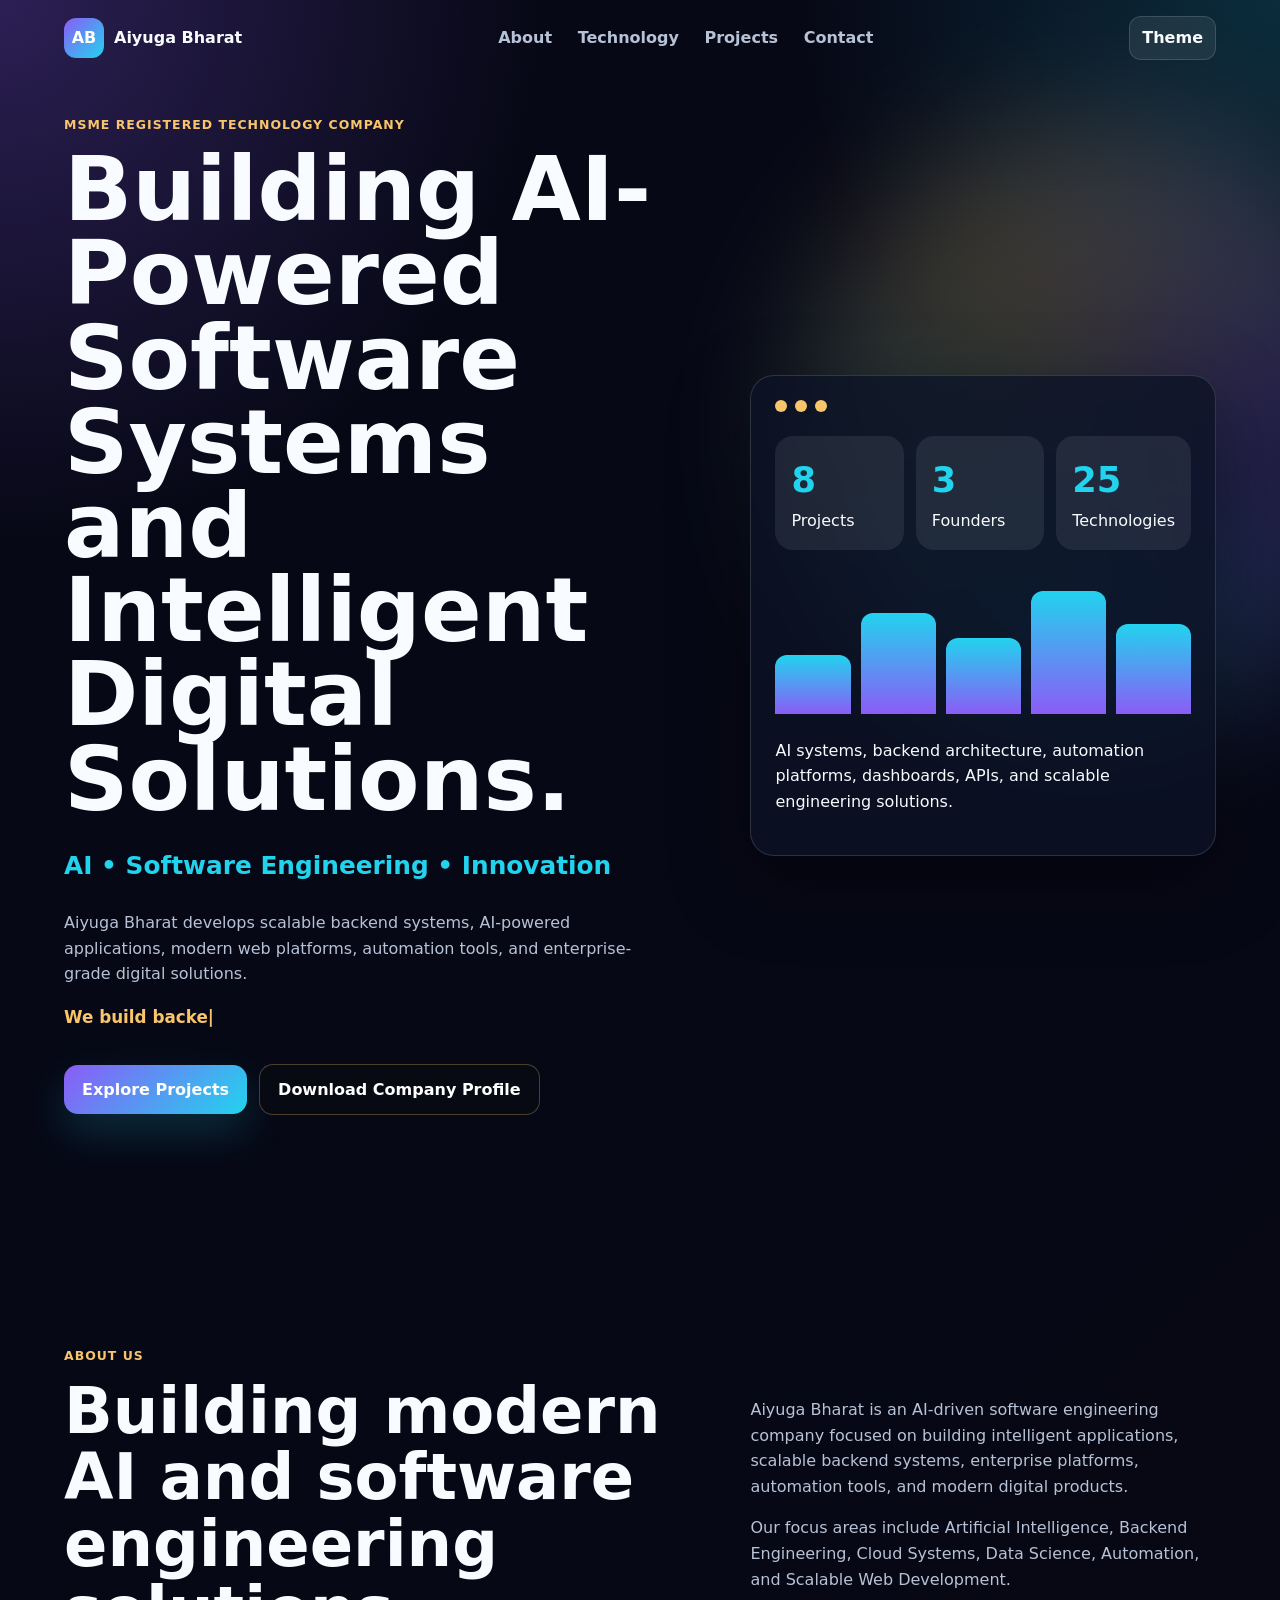
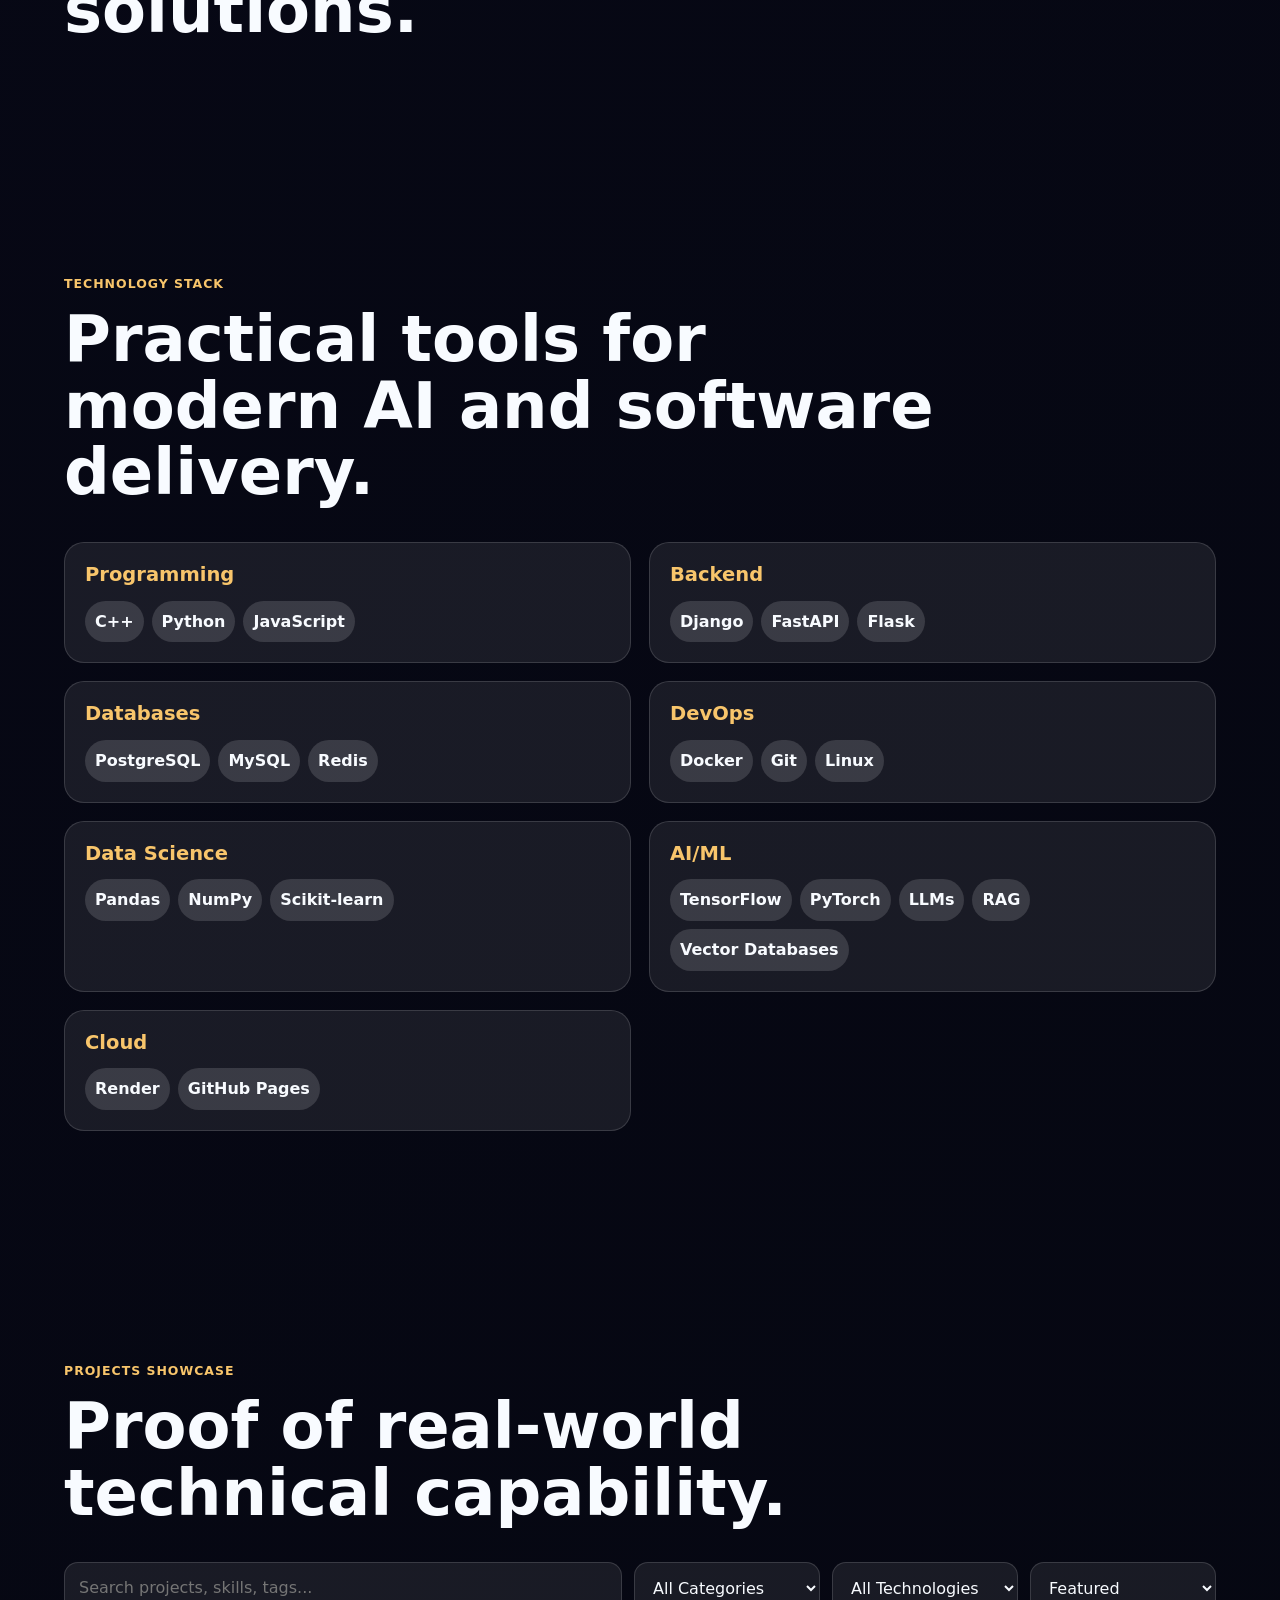
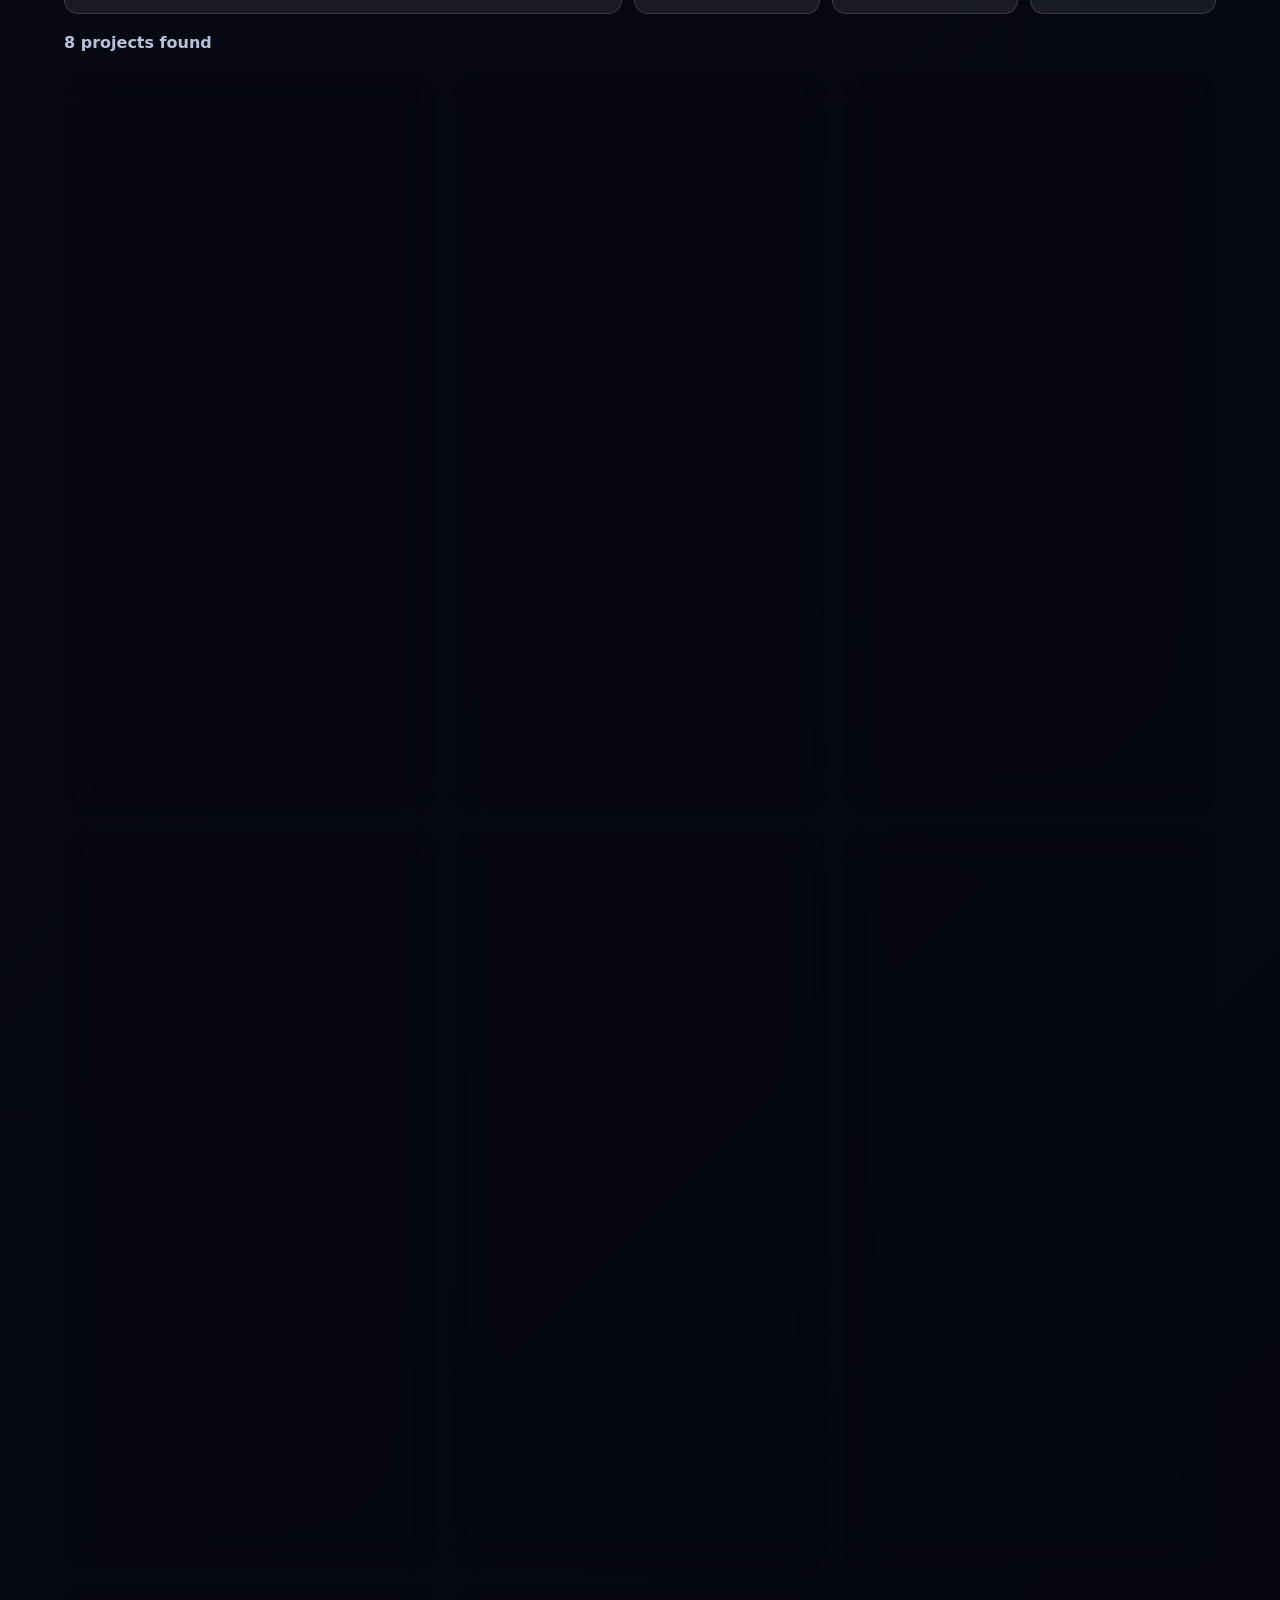
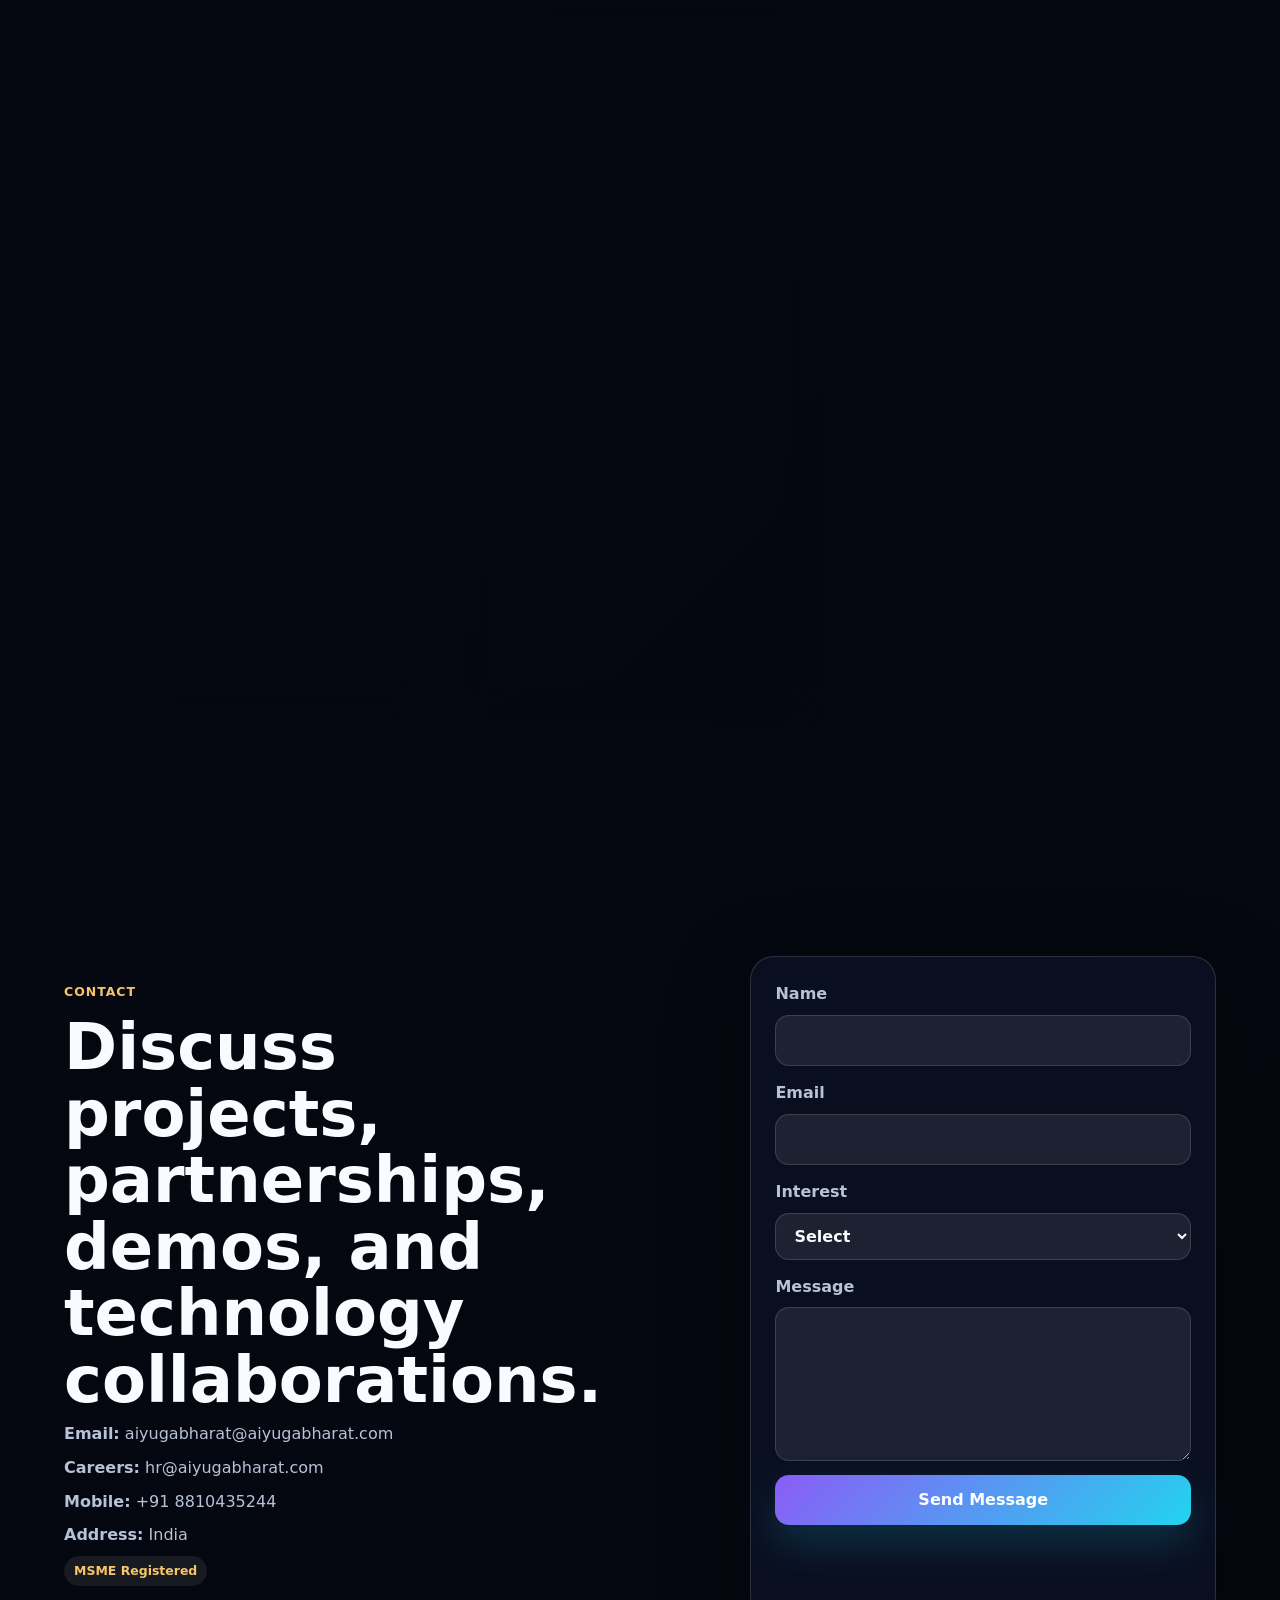
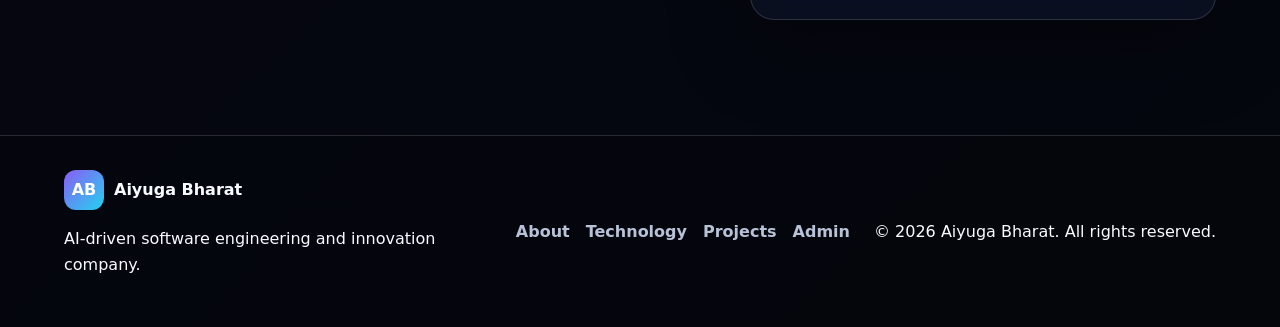
==== index.html @ 5aaa36e5 "Fix missing newline at end of index.html Add newline at the end of the HTML file" ====
<!doctype html>
<html lang="en" data-theme="dark">
<head>
  <meta charset="utf-8">
  <meta name="viewport" content="width=device-width, initial-scale=1">
  <title>Aiyuga Bharat | AI & Software Engineering Company</title>

  <meta name="description" content="Aiyuga Bharat is an AI-driven software engineering company building scalable digital products, backend systems, intelligent platforms, and modern technology solutions.">

  <meta name="keywords" content="Aiyuga Bharat, AI, software engineering, backend development, FastAPI, Django, machine learning, cloud solutions, technology company">

  <meta name="author" content="Aiyuga Bharat">

  <meta property="og:title" content="Aiyuga Bharat | Intelligent Digital Solutions">
  <meta property="og:description" content="Building AI-powered software systems, scalable digital products, and modern engineering solutions.">
  <meta property="og:type" content="website">
  <meta property="og:url" content="https://aiyugabharat.com/">
  <meta property="og:site_name" content="Aiyuga Bharat">

  <meta name="twitter:card" content="summary_large_image">
  <meta name="twitter:title" content="Aiyuga Bharat">
  <meta name="twitter:description" content="AI-powered software engineering and intelligent digital solutions.">

  <link rel="canonical" href="https://aiyugabharat.com/">
  <link rel="stylesheet" href="style.css">

  <script type="application/ld+json">
  {
    "@context": "https://schema.org",
    "@type": "Organization",
    "name": "Aiyuga Bharat",
    "url": "https://aiyugabharat.com/",
    "description": "AI-driven software engineering and digital innovation company.",
    "sameAs": [
      "https://github.com/sonudev2002/aiyugabharat"
    ]
  }
  </script>
</head>

<body>

  <div class="loader" data-loader>
    <div class="loader-mark">AB</div>
    <p>Loading Aiyuga Bharat</p>
  </div>

  <header class="site-header" data-header>
    <a class="brand" href="#home">
      <span class="brand-mark">AB</span>
      <span>Aiyuga Bharat</span>
    </a>

    <nav class="nav-links" data-nav>
      <a href="#about">About</a>
      <a href="#technology">Technology</a>
      <a href="#projects">Projects</a>
      <a href="#contact">Contact</a>
    </nav>

    <div class="header-actions">
      <button class="icon-button" type="button" data-theme-toggle>
        Theme
      </button>

      <button class="nav-toggle" type="button" data-nav-toggle>
        <span></span>
        <span></span>
        <span></span>
      </button>
    </div>
  </header>

  <main>

    <!-- HERO -->

    <section class="hero section-shell" id="home">

      <div class="hero-grid">

        <div class="hero-copy reveal">

          <p class="eyebrow">
            MSME Registered Technology Company
          </p>

          <h1>
            Building AI-Powered Software Systems and Intelligent Digital Solutions.
          </h1>

          <p class="hero-tagline">
            AI • Software Engineering • Innovation
          </p>

          <p class="hero-subtitle">
            Aiyuga Bharat develops scalable backend systems, AI-powered applications,
            modern web platforms, automation tools, and enterprise-grade digital solutions.
          </p>

          <p class="typing-line">
            We build <span data-typing></span>
          </p>

          <div class="hero-actions">
            <a class="button primary" href="#projects">
              Explore Projects
            </a>

            <a class="button dark"
               href="assets/company-profile.pdf"
               download>
               Download Company Profile
            </a>
          </div>

        </div>

        <div class="hero-visual reveal">

          <div class="glass-panel hero-dashboard">

            <div class="panel-top">
              <span></span>
              <span></span>
              <span></span>
            </div>

            <div class="metric-row">
              <div>
                <strong data-counter="8">0</strong>
                <span>Projects</span>
              </div>

              <div>
                <strong data-counter="3">0</strong>
                <span>Founders</span>
              </div>

              <div>
                <strong data-counter="25">0</strong>
                <span>Technologies</span>
              </div>
            </div>

            <div class="signal-chart">
              <span></span>
              <span></span>
              <span></span>
              <span></span>
              <span></span>
            </div>

            <p>
              AI systems, backend architecture, automation platforms,
              dashboards, APIs, and scalable engineering solutions.
            </p>

          </div>

        </div>

      </div>

    </section>

    <!-- ABOUT -->

    <section class="section-shell split-section" id="about">

      <div class="reveal">
        <p class="eyebrow">About Us</p>

        <h2>
          Building modern AI and software engineering solutions.
        </h2>
      </div>

      <div class="stacked-copy reveal">

        <p>
          Aiyuga Bharat is an AI-driven software engineering company focused on
          building intelligent applications, scalable backend systems,
          enterprise platforms, automation tools, and modern digital products.
        </p>

        <p>
          Our focus areas include Artificial Intelligence, Backend Engineering,
          Cloud Systems, Data Science, Automation, and Scalable Web Development.
        </p>

      </div>

    </section>

    <!-- TECHNOLOGY -->

    <section class="section-shell" id="technology">

      <div class="section-heading reveal">
        <p class="eyebrow">Technology Stack</p>

        <h2>
          Practical tools for modern AI and software delivery.
        </h2>
      </div>

      <div class="tech-grid" data-tech-grid></div>

    </section>

    <!-- PROJECTS -->

    <section class="section-shell" id="projects">

      <div class="section-heading reveal">

        <p class="eyebrow">Projects Showcase</p>

        <h2>
          Proof of real-world technical capability.
        </h2>

      </div>

      <div class="project-toolbar reveal">

        <input type="search"
               data-search
               placeholder="Search projects, skills, tags...">

        <select data-category-filter>
          <option value="all">All Categories</option>
        </select>

        <select data-tech-filter>
          <option value="all">All Technologies</option>
        </select>

        <select data-sort>
          <option value="featured">Featured</option>
          <option value="name">Name</option>
          <option value="complexity">Complexity</option>
          <option value="status">Status</option>
        </select>

      </div>

      <div class="project-count" data-project-count></div>

      <div class="projects-grid" data-projects-grid></div>

    </section>

    <!-- CONTACT -->

    <section class="section-shell contact-section" id="contact">

      <div class="reveal">

        <p class="eyebrow">Contact</p>

        <h2>
          Discuss projects, partnerships, demos, and technology collaborations.
        </h2>

        <div class="contact-list">

          <p>
            <strong>Email:</strong>
            aiyugabharat@aiyugabharat.com
          </p>

          <p>
            <strong>Careers:</strong>
            hr@aiyugabharat.com
          </p>

          <p>
            <strong>Mobile:</strong>
            +91 8810435244
          </p>

          <p>
            <strong>Address:</strong>
            India
          </p>

          <p>
            <span class="badge gold">
              MSME Registered
            </span>
          </p>

        </div>

      </div>

      <form class="contact-form reveal"
            data-contact-form
            novalidate>

        <label>
          Name
          <input name="name"
                 type="text"
                 required>
        </label>

        <label>
          Email
          <input name="email"
                 type="email"
                 required>
        </label>

        <label>
          Interest
          <select name="interest" required>
            <option value="">Select</option>
            <option>Business Partnership</option>
            <option>Project Discussion</option>
            <option>Demo Request</option>
            <option>Technology Collaboration</option>
          </select>
        </label>

        <label>
          Message
          <textarea name="message"
                    rows="5"
                    required></textarea>
        </label>

        <button class="button primary" type="submit">
          Send Message
        </button>

        <p class="form-status" data-contact-status></p>

      </form>

    </section>

  </main>

  <footer class="site-footer">

    <div>
      <a class="brand" href="#home">
        <span class="brand-mark">AB</span>
        <span>Aiyuga Bharat</span>
      </a>

      <p>
        AI-driven software engineering and innovation company.
      </p>
    </div>

    <div class="footer-links">
      <a href="#about">About</a>
      <a href="#technology">Technology</a>
      <a href="#projects">Projects</a>
      <a href="admin.html">Admin</a>
    </div>

    <p>
      &copy; <span data-year></span>
      Aiyuga Bharat. All rights reserved.
    </p>

  </footer>

  <button class="back-to-top"
          type="button"
          data-back-to-top>
          Top
  </button>

  <script src="script.js"></script>

</body>
</html>
---- style.css ----
:root {
  --bg: #070816;
  --surface: rgba(255, 255, 255, 0.08);
  --surface-strong: rgba(255, 255, 255, 0.14);
  --card: rgba(12, 18, 38, 0.78);
  --text: #f8fbff;
  --muted: #b7c2d6;
  --line: rgba(255, 255, 255, 0.14);
  --purple: #8b5cf6;
  --cyan: #22d3ee;
  --gold: #f8c56b;
  --black: #05070f;
  --green: #34d399;
  --danger: #fb7185;
  --shadow: 0 24px 80px rgba(0, 0, 0, 0.35);
}

[data-theme="light"] {
  --bg: #f7f8ff;
  --surface: rgba(255, 255, 255, 0.78);
  --surface-strong: #ffffff;
  --card: rgba(255, 255, 255, 0.92);
  --text: #111827;
  --muted: #4b5563;
  --line: rgba(17, 24, 39, 0.12);
  --black: #ffffff;
  --shadow: 0 24px 80px rgba(30, 41, 59, 0.14);
}

* { box-sizing: border-box; }
html { scroll-behavior: smooth; }
body {
  margin: 0;
  color: var(--text);
  background:
    radial-gradient(circle at top left, rgba(139, 92, 246, 0.28), transparent 34rem),
    radial-gradient(circle at top right, rgba(34, 211, 238, 0.18), transparent 30rem),
    linear-gradient(135deg, var(--bg), var(--black));
  font-family: Inter, ui-sans-serif, system-ui, -apple-system, BlinkMacSystemFont, "Segoe UI", sans-serif;
  line-height: 1.6;
}
a { color: inherit; text-decoration: none; }
button, input, select, textarea { font: inherit; }

.loader {
  position: fixed;
  inset: 0;
  z-index: 100;
  display: grid;
  place-items: center;
  gap: 12px;
  background: var(--bg);
  transition: opacity 260ms ease, visibility 260ms ease;
}
.loader.is-hidden { opacity: 0; visibility: hidden; }
.loader-mark {
  display: grid;
  width: 76px;
  height: 76px;
  place-items: center;
  border-radius: 24px;
  background: linear-gradient(135deg, var(--purple), var(--cyan));
  color: white;
  font-weight: 900;
  animation: pulse 1.1s infinite alternate;
}
@keyframes pulse { from { transform: scale(0.94); } to { transform: scale(1.04); } }

.site-header {
  position: fixed;
  z-index: 60;
  inset: 0 0 auto;
  display: flex;
  align-items: center;
  justify-content: space-between;
  gap: 18px;
  padding: 16px clamp(18px, 5vw, 72px);
  transition: background 180ms ease, box-shadow 180ms ease;
}
.site-header.is-scrolled {
  background: rgba(7, 8, 22, 0.78);
  border-bottom: 1px solid var(--line);
  backdrop-filter: blur(18px);
  box-shadow: var(--shadow);
}
[data-theme="light"] .site-header.is-scrolled { background: rgba(255, 255, 255, 0.82); }
.brand, .nav-links, .header-actions, .hero-actions, .footer-links { display: flex; align-items: center; }
.brand { gap: 10px; font-weight: 900; }
.brand-mark {
  display: grid;
  width: 40px;
  height: 40px;
  place-items: center;
  border-radius: 12px;
  background: linear-gradient(135deg, var(--purple), var(--cyan));
  color: white;
}
.nav-links { gap: clamp(12px, 2vw, 28px); color: var(--muted); font-weight: 800; }
.nav-links a:hover { color: var(--text); }
.header-actions { gap: 10px; }
.icon-button, .nav-toggle {
  min-height: 42px;
  border: 1px solid var(--line);
  border-radius: 12px;
  background: var(--surface);
  color: var(--text);
  cursor: pointer;
}
.icon-button { padding: 8px 12px; font-weight: 800; }
.nav-toggle { display: none; width: 44px; }
.nav-toggle span { display: block; width: 20px; height: 2px; margin: 5px auto; background: var(--text); }

.section-shell { padding: clamp(74px, 9vw, 128px) clamp(18px, 5vw, 72px); }
.hero { min-height: 100vh; display: grid; align-items: center; overflow: hidden; position: relative; }
.hero::before {
  content: "";
  position: absolute;
  inset: 10% -10% auto auto;
  width: 48vw;
  height: 48vw;
  border-radius: 999px;
  background: conic-gradient(from 90deg, var(--purple), var(--cyan), var(--gold), var(--purple));
  filter: blur(64px);
  opacity: 0.22;
  animation: drift 9s ease-in-out infinite alternate;
}
@keyframes drift { to { transform: translate(-8%, 8%) rotate(18deg); } }
.hero-grid, .split-section, .contact-section {
  position: relative;
  display: grid;
  grid-template-columns: minmax(0, 1fr) minmax(320px, 0.78fr);
  gap: clamp(32px, 7vw, 92px);
  align-items: center;
}
.eyebrow {
  margin: 0 0 12px;
  color: var(--gold);
  font-size: 0.78rem;
  font-weight: 900;
  letter-spacing: 0.08em;
  text-transform: uppercase;
}
h1, h2, h3, p { overflow-wrap: anywhere; }
h1 { max-width: 980px; margin: 0; font-size: clamp(2.9rem, 7vw, 6.9rem); line-height: 0.94; letter-spacing: 0; }
h2 { margin: 0; font-size: clamp(2rem, 5vw, 4.2rem); line-height: 1.04; letter-spacing: 0; }
h3 { margin: 0 0 10px; font-size: 1.22rem; line-height: 1.22; }
.hero-tagline { color: var(--cyan); font-size: clamp(1.1rem, 2vw, 1.55rem); font-weight: 900; }
.hero-subtitle, .stacked-copy, .glass-card p, .feature-card p, .project-card p, .team-card p, .detail-card p { color: var(--muted); }
.typing-line { font-size: 1.05rem; font-weight: 900; color: var(--gold); min-height: 32px; }
.typing-line span::after { content: "|"; animation: blink 0.8s step-end infinite; }
@keyframes blink { 50% { opacity: 0; } }
.hero-actions { flex-wrap: wrap; gap: 12px; margin-top: 28px; }
.button {
  display: inline-flex;
  min-height: 46px;
  align-items: center;
  justify-content: center;
  border: 1px solid var(--line);
  border-radius: 14px;
  padding: 12px 18px;
  font-weight: 900;
  cursor: pointer;
  transition: transform 160ms ease, box-shadow 160ms ease;
}
.button:hover { transform: translateY(-2px); }
.button.primary { border: 0; background: linear-gradient(135deg, var(--purple), var(--cyan)); color: white; box-shadow: 0 18px 42px rgba(34, 211, 238, 0.18); }
.button.ghost { background: var(--surface); color: var(--text); }
.button.dark { background: #080a13; color: white; border-color: rgba(248, 197, 107, 0.28); }
.glass-panel, .glass-card, .feature-card, .team-card, .project-card, .detail-card, .resume-card, .service-card, .faq-item, .contact-form, .newsletter {
  border: 1px solid var(--line);
  border-radius: 24px;
  background: var(--card);
  box-shadow: var(--shadow);
  backdrop-filter: blur(18px);
}
.hero-dashboard { padding: 24px; }
.panel-top { display: flex; gap: 8px; margin-bottom: 24px; }
.panel-top span { width: 12px; height: 12px; border-radius: 99px; background: var(--gold); }
.metric-row { display: grid; grid-template-columns: repeat(3, 1fr); gap: 12px; }
.metric-row div { padding: 16px; border-radius: 18px; background: var(--surface); }
.metric-row strong { display: block; font-size: 2.2rem; color: var(--cyan); }
.signal-chart { display: grid; grid-template-columns: repeat(5, 1fr); gap: 10px; align-items: end; height: 140px; margin: 24px 0; }
.signal-chart span { border-radius: 12px 12px 0 0; background: linear-gradient(180deg, var(--cyan), var(--purple)); }
.signal-chart span:nth-child(1) { height: 42%; } .signal-chart span:nth-child(2) { height: 72%; } .signal-chart span:nth-child(3) { height: 54%; } .signal-chart span:nth-child(4) { height: 88%; } .signal-chart span:nth-child(5) { height: 64%; }

.section-heading { max-width: 900px; margin-bottom: 36px; }
.team-grid, .feature-grid, .projects-grid, .details-grid, .resume-grid { display: grid; grid-template-columns: repeat(3, minmax(0, 1fr)); gap: 18px; }
.team-card, .project-card, .feature-card, .detail-card, .resume-card { padding: 22px; }
.photo-placeholder {
  display: grid;
  width: 82px;
  height: 82px;
  place-items: center;
  border-radius: 24px;
  background: linear-gradient(135deg, rgba(139, 92, 246, 0.6), rgba(34, 211, 238, 0.45));
  color: white;
  font-size: 1.6rem;
  font-weight: 900;
}
.badge-row, .tag-list, .card-actions { display: flex; flex-wrap: wrap; gap: 8px; }
.badge, .tag-list span {
  display: inline-flex;
  align-items: center;
  min-height: 28px;
  border-radius: 999px;
  padding: 5px 10px;
  background: var(--surface);
  color: var(--muted);
  font-size: 0.78rem;
  font-weight: 900;
}
.badge.open { color: var(--green); } .badge.gold { color: var(--gold); } .badge.cyan { color: var(--cyan); }
.card-actions { margin-top: 16px; }
.card-actions a { padding: 8px 10px; border: 1px solid var(--line); border-radius: 10px; font-size: 0.86rem; font-weight: 900; }
.mission-grid, .service-grid, .tech-grid { display: grid; grid-template-columns: repeat(2, minmax(0, 1fr)); gap: 18px; }
.glass-card, .service-card { padding: 24px; }
.service-grid { grid-template-columns: repeat(4, minmax(0, 1fr)); }
.service-card { font-weight: 900; color: var(--cyan); }
.tech-category { padding: 20px; border: 1px solid var(--line); border-radius: 20px; background: var(--surface); }
.tech-category h3 { color: var(--gold); }
.tech-category ul { display: flex; flex-wrap: wrap; gap: 8px; margin: 14px 0 0; padding: 0; list-style: none; }
.tech-category li { padding: 8px 10px; border-radius: 999px; background: var(--surface-strong); font-weight: 800; }

.project-toolbar { display: grid; grid-template-columns: 1.5fr repeat(3, minmax(150px, 0.5fr)); gap: 12px; margin-bottom: 16px; }
input, select, textarea {
  width: 100%;
  border: 1px solid var(--line);
  border-radius: 14px;
  padding: 12px 14px;
  background: var(--surface);
  color: var(--text);
  outline: none;
}
textarea { resize: vertical; }
.project-count { color: var(--muted); margin-bottom: 18px; font-weight: 800; }
.project-card { display: flex; flex-direction: column; gap: 12px; }
.project-meta { display: grid; grid-template-columns: repeat(2, 1fr); gap: 8px; color: var(--muted); font-size: 0.9rem; }
.work-band { background: linear-gradient(135deg, rgba(139, 92, 246, 0.22), rgba(34, 211, 238, 0.12)); border-block: 1px solid var(--line); }
.contact-list p { margin: 8px 0; color: var(--muted); }
.contact-form { padding: 24px; display: grid; gap: 14px; }
.contact-form label { display: grid; gap: 8px; color: var(--muted); font-weight: 800; }
.form-status { min-height: 24px; color: var(--green); font-weight: 900; }
.faq-list { display: grid; gap: 12px; }
.faq-item { overflow: hidden; }
.faq-question { width: 100%; border: 0; padding: 18px; background: transparent; color: var(--text); text-align: left; cursor: pointer; font-weight: 900; }
.faq-answer { display: none; padding: 0 18px 18px; color: var(--muted); }
.faq-item.is-open .faq-answer { display: block; }
.newsletter { text-align: center; }
.newsletter form { display: flex; gap: 12px; max-width: 640px; margin: 24px auto 0; }
.site-footer {
  display: grid;
  grid-template-columns: 1fr auto auto;
  gap: 24px;
  align-items: center;
  padding: 34px clamp(18px, 5vw, 72px);
  border-top: 1px solid var(--line);
  background: rgba(0, 0, 0, 0.18);
}
.footer-links { gap: 16px; color: var(--muted); font-weight: 800; }
.back-to-top {
  position: fixed;
  right: 18px;
  bottom: 18px;
  z-index: 40;
  display: none;
  border: 0;
  border-radius: 999px;
  padding: 12px 14px;
  background: linear-gradient(135deg, var(--purple), var(--cyan));
  color: white;
  font-weight: 900;
  cursor: pointer;
}
.back-to-top.is-visible { display: block; }
.reveal { opacity: 0; transform: translateY(24px); transition: opacity 520ms ease, transform 520ms ease; }
.reveal.is-visible { opacity: 1; transform: translateY(0); }

@media (max-width: 1080px) {
  .hero-grid, .split-section, .contact-section { grid-template-columns: 1fr; }
  .team-grid, .feature-grid, .projects-grid, .details-grid, .resume-grid { grid-template-columns: repeat(2, minmax(0, 1fr)); }
  .project-toolbar { grid-template-columns: 1fr 1fr; }
  .service-grid { grid-template-columns: repeat(2, minmax(0, 1fr)); }
}
@media (max-width: 760px) {
  .nav-toggle { display: block; }
  .nav-links {
    position: absolute;
    top: calc(100% - 4px);
    left: 18px;
    right: 18px;
    display: none;
    flex-direction: column;
    align-items: stretch;
    padding: 10px;
    border: 1px solid var(--line);
    border-radius: 18px;
    background: var(--card);
    box-shadow: var(--shadow);
  }
  .nav-links.is-open { display: flex; }
  .nav-links a { padding: 12px; }
  h1 { font-size: 2.8rem; }
  .metric-row, .team-grid, .feature-grid, .projects-grid, .details-grid, .resume-grid, .mission-grid, .tech-grid, .project-toolbar, .service-grid { grid-template-columns: 1fr; }
  .newsletter form, .hero-actions { flex-direction: column; align-items: stretch; }
  .site-footer { grid-template-columns: 1fr; }
}
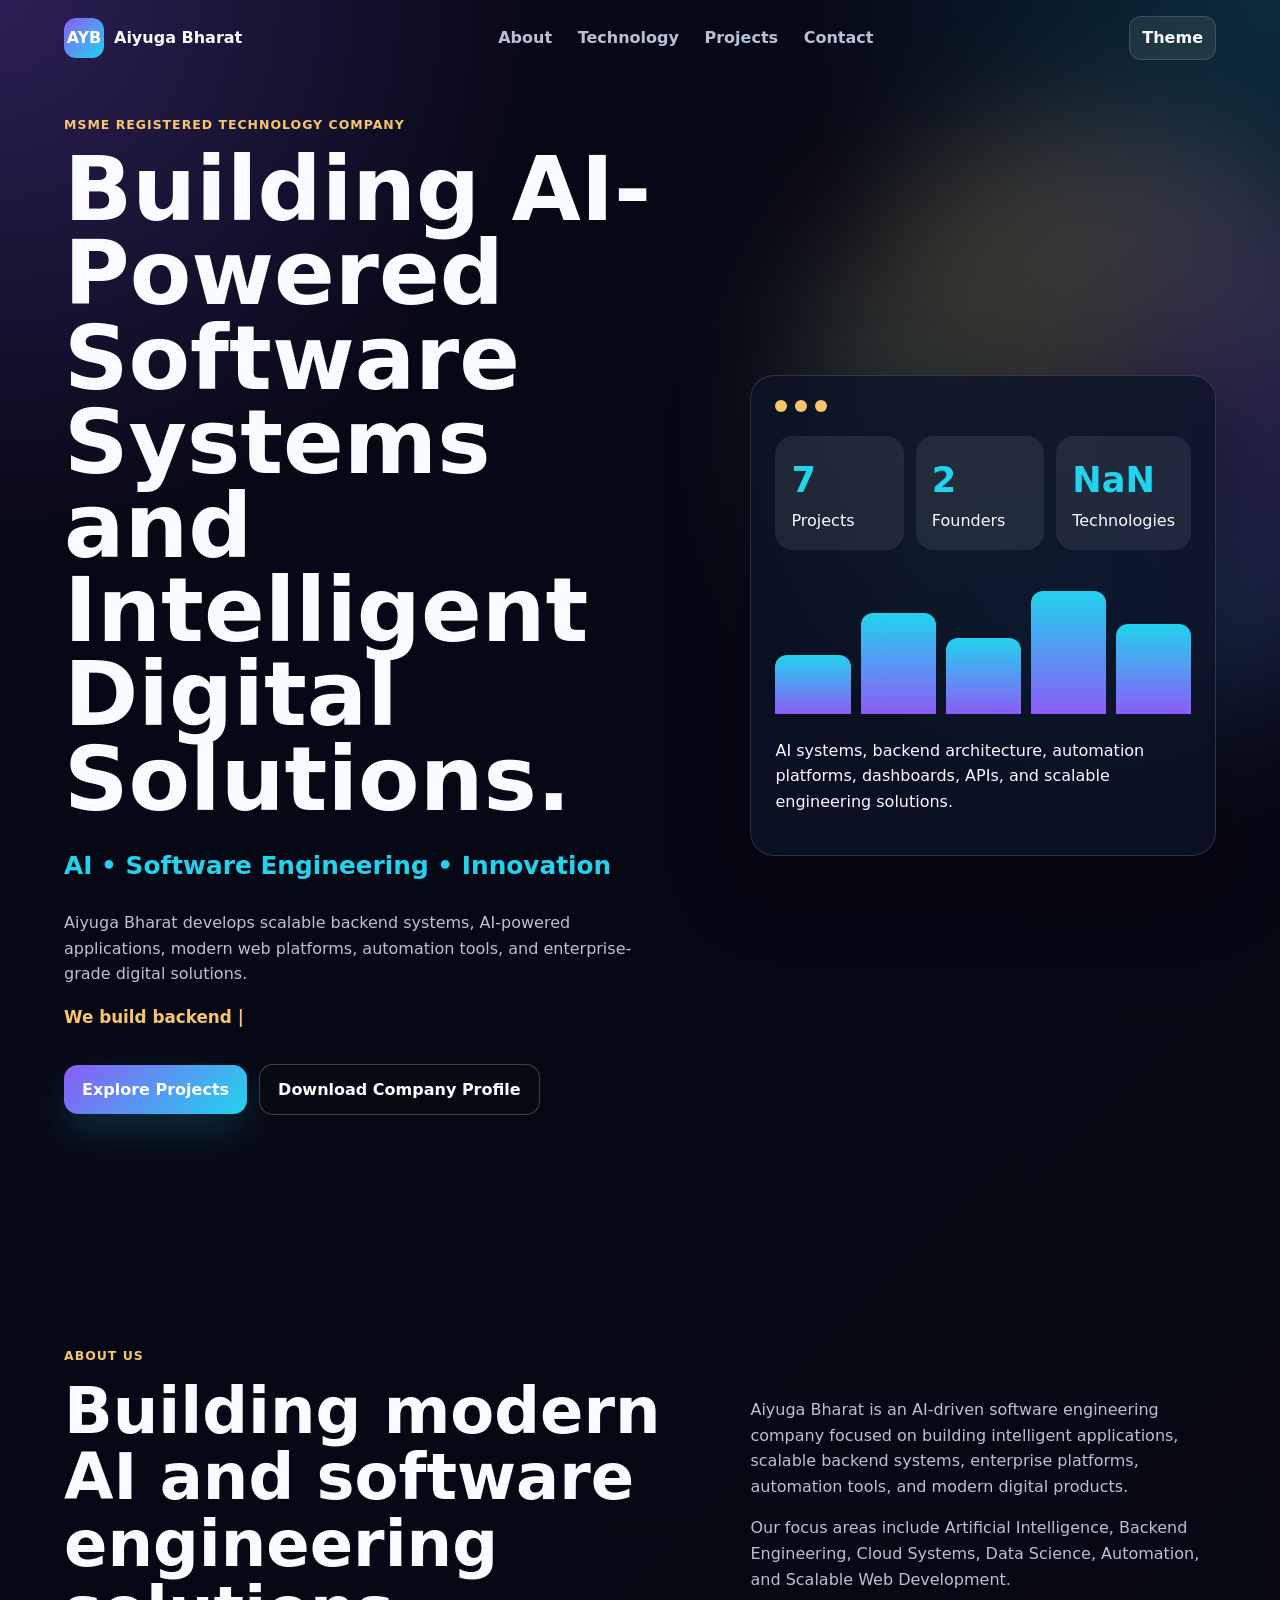
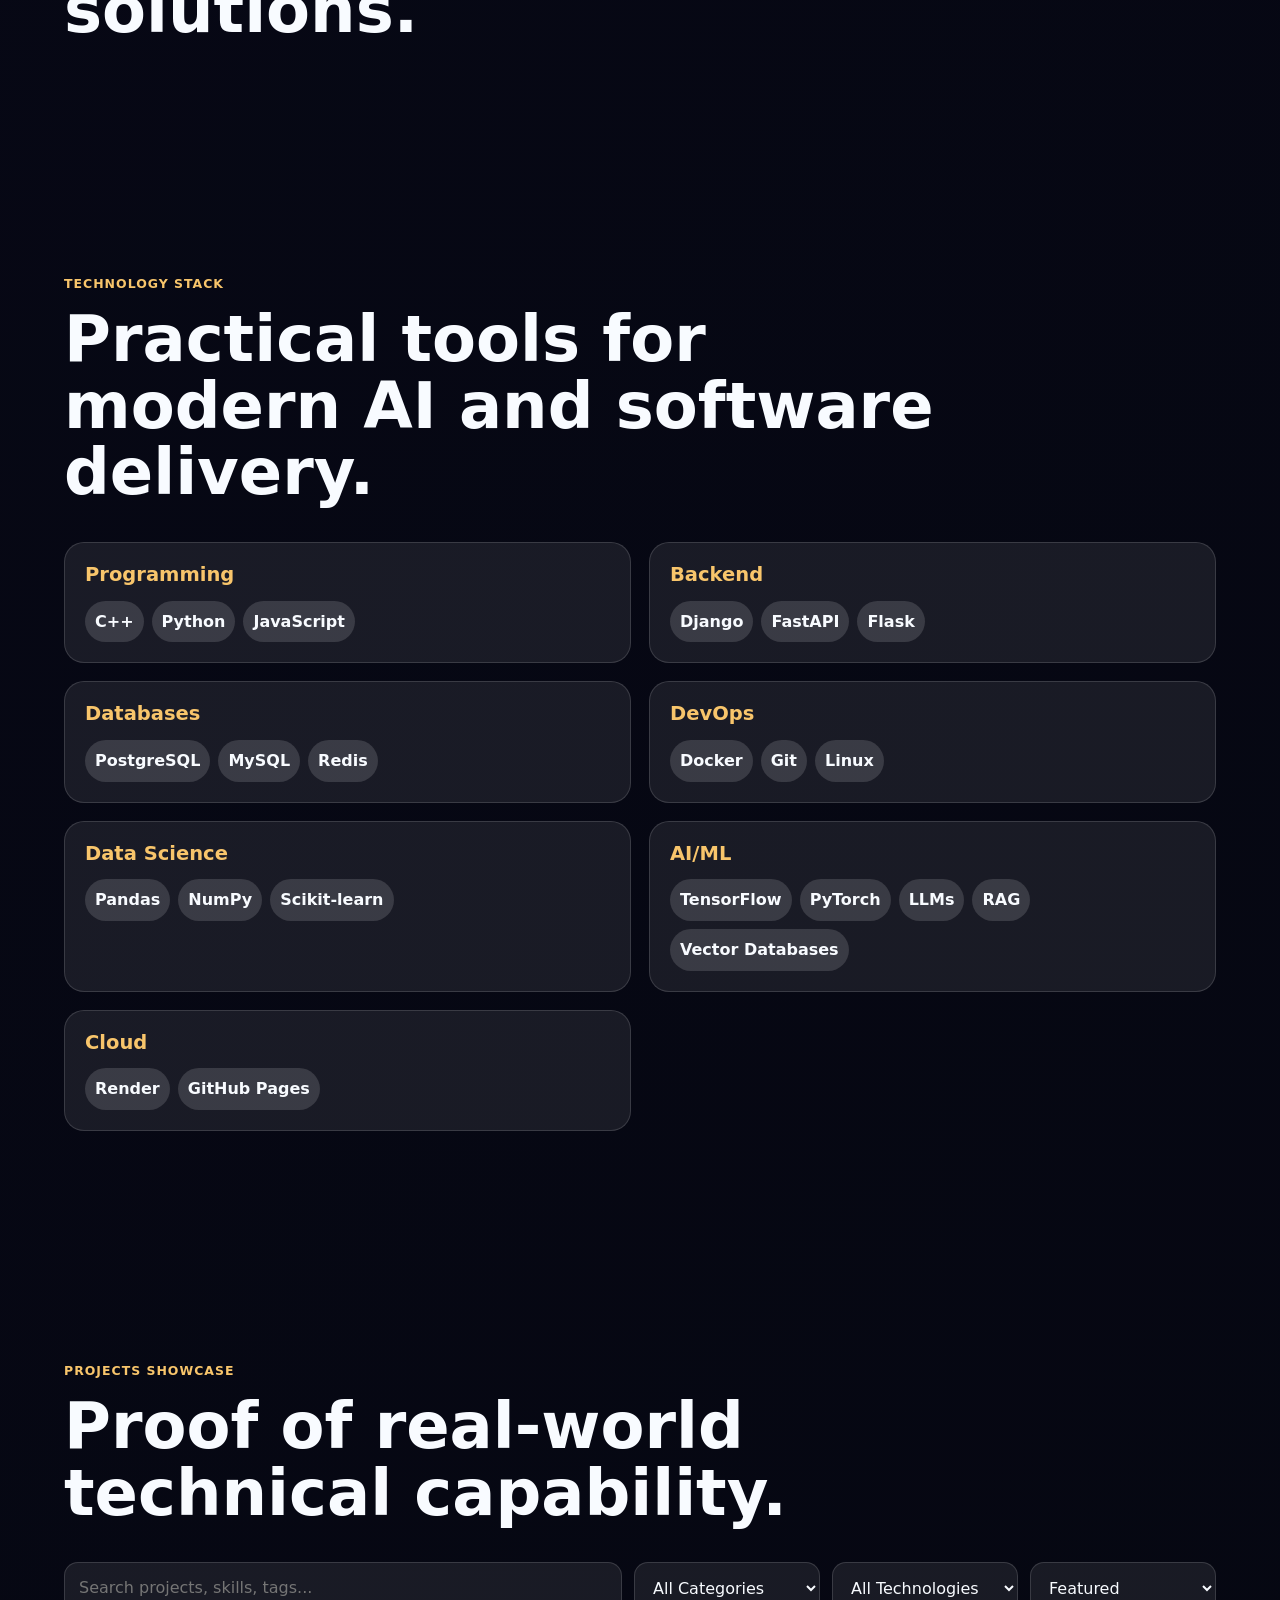
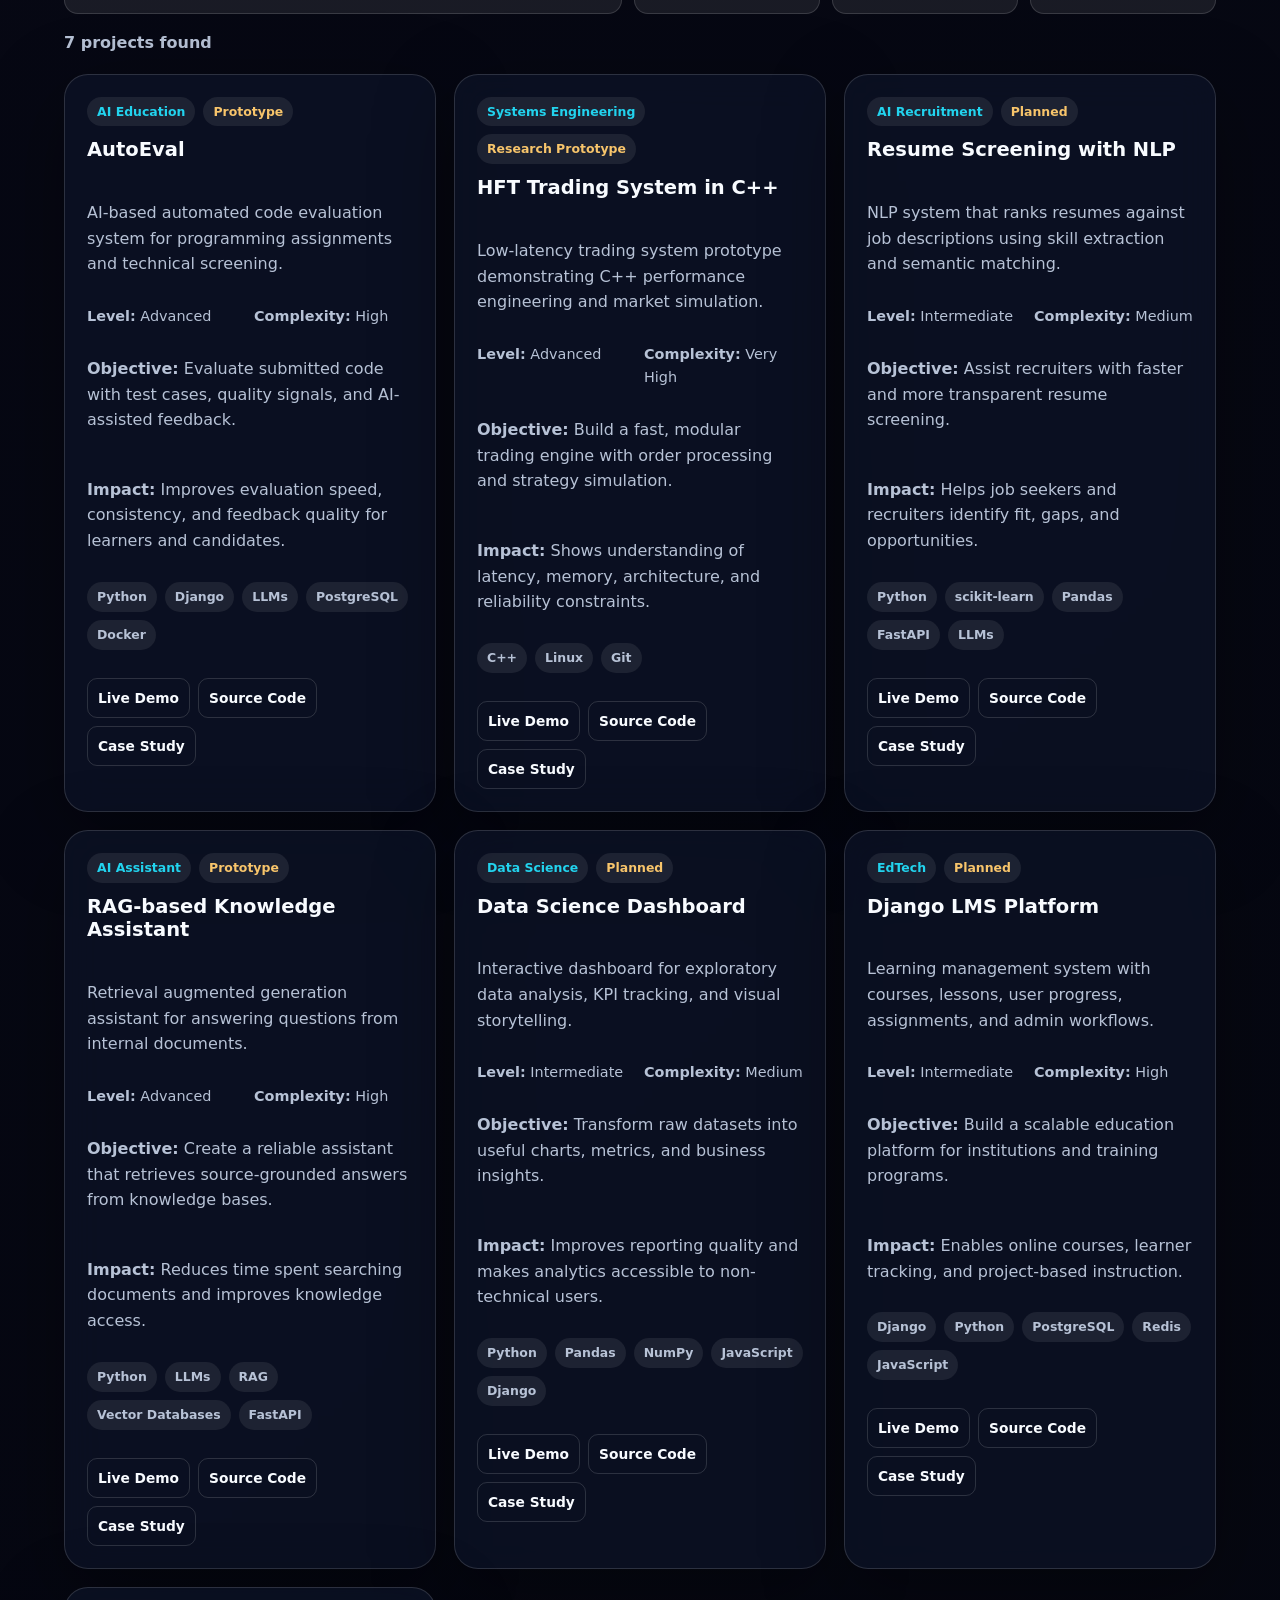
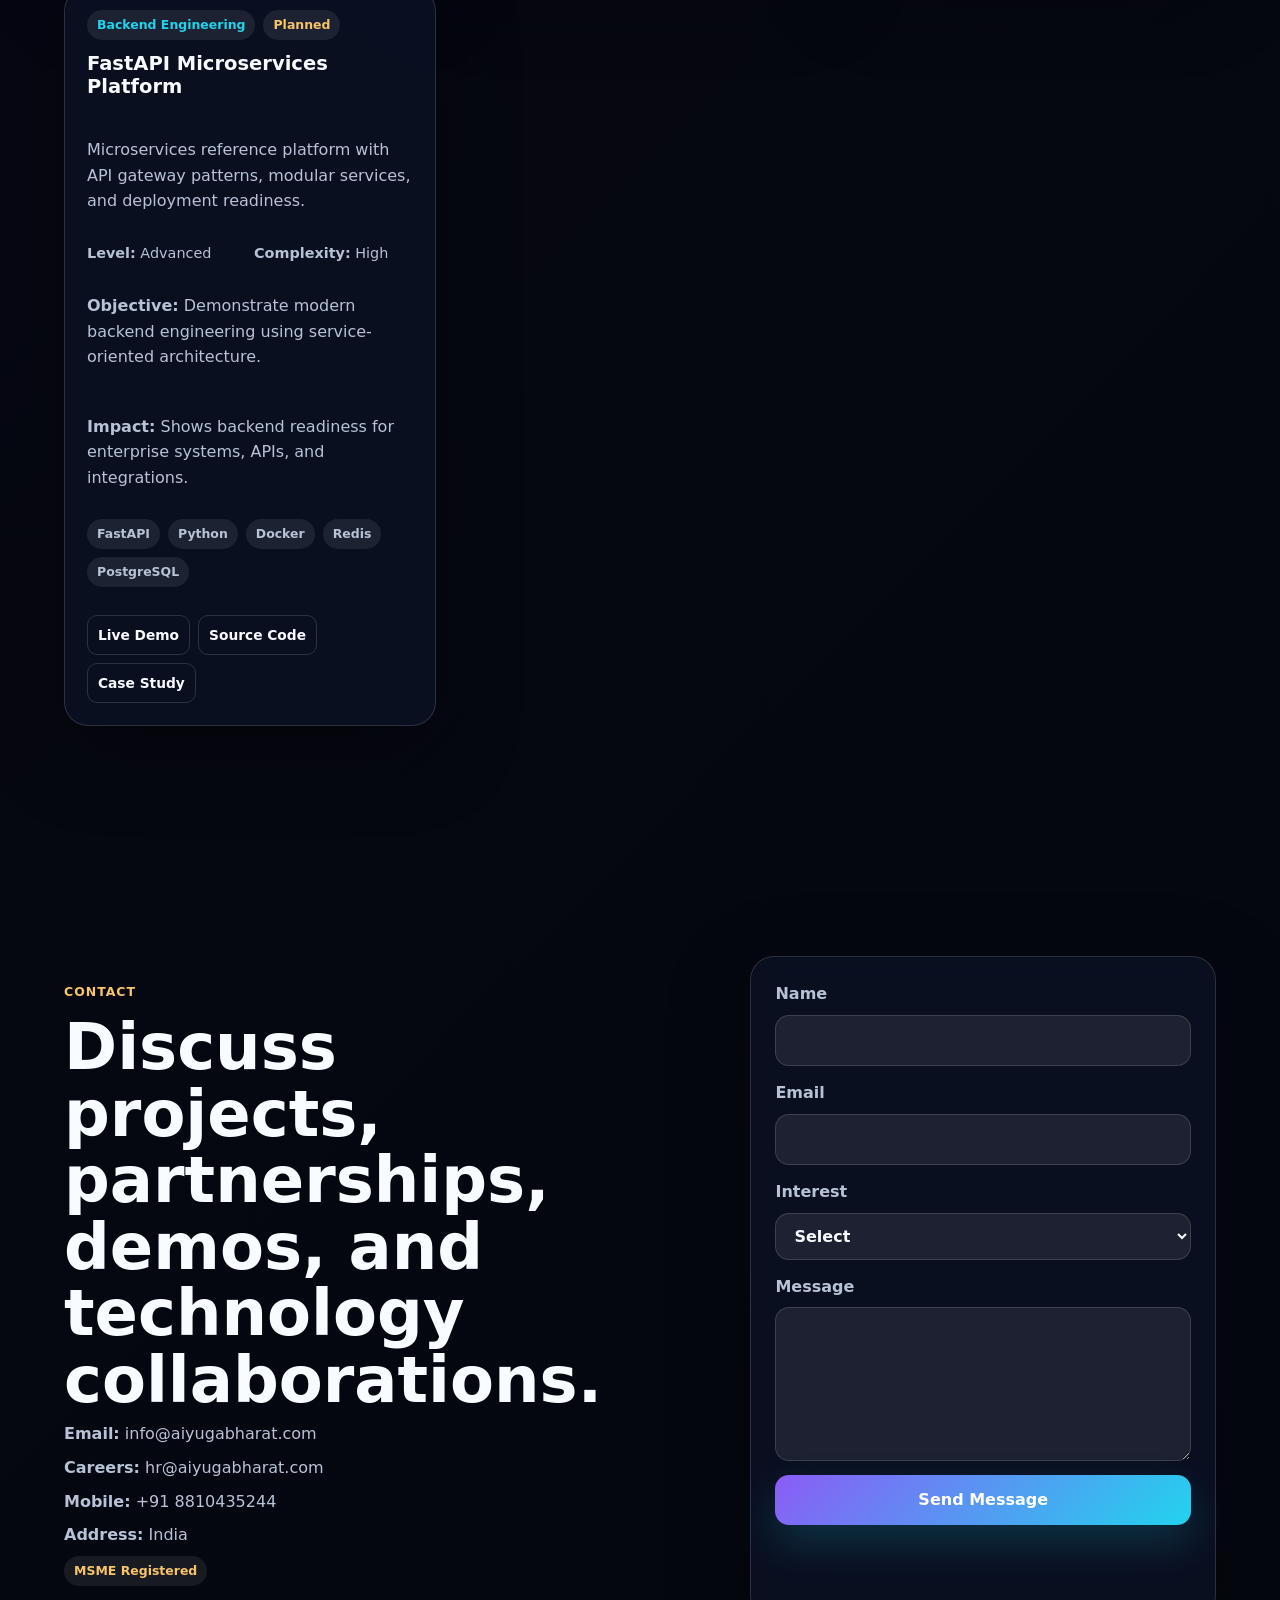
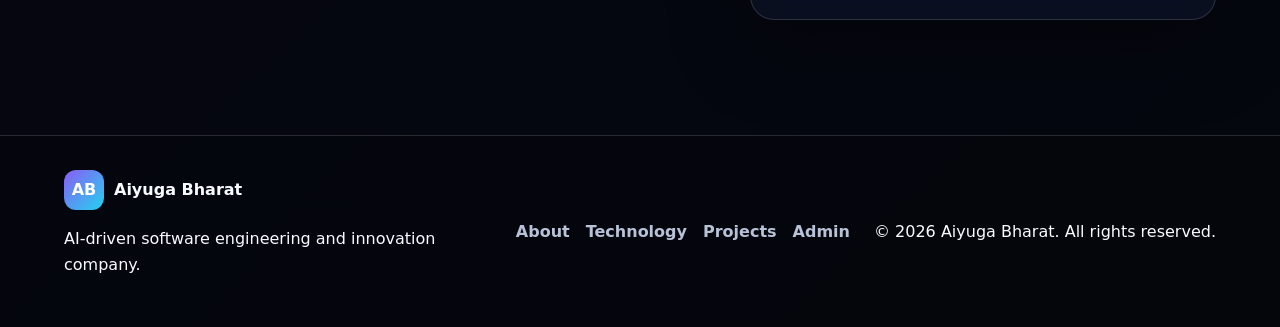
==== commit 54d8ef8e: "updated website" ====
--- a/index.html
+++ b/index.html
@@ -47,7 +47,7 @@
 
   <header class="site-header" data-header>
     <a class="brand" href="#home">
-      <span class="brand-mark">AB</span>
+      <span class="brand-mark">AYB</span>
       <span>Aiyuga Bharat</span>
     </a>
 
@@ -128,17 +128,17 @@
 
             <div class="metric-row">
               <div>
-                <strong data-counter="8">0</strong>
+                <strong data-counter="7">0</strong>
                 <span>Projects</span>
               </div>
 
               <div>
-                <strong data-counter="3">0</strong>
+                <strong data-counter="2">0</strong>
                 <span>Founders</span>
               </div>
 
               <div>
-                <strong data-counter="25">0</strong>
+                <strong data-counter="25+">0</strong>
                 <span>Technologies</span>
               </div>
             </div>
@@ -268,7 +268,7 @@
 
           <p>
             <strong>Email:</strong>
-            aiyugabharat@aiyugabharat.com
+            info@aiyugabharat.com
           </p>
 
           <p>
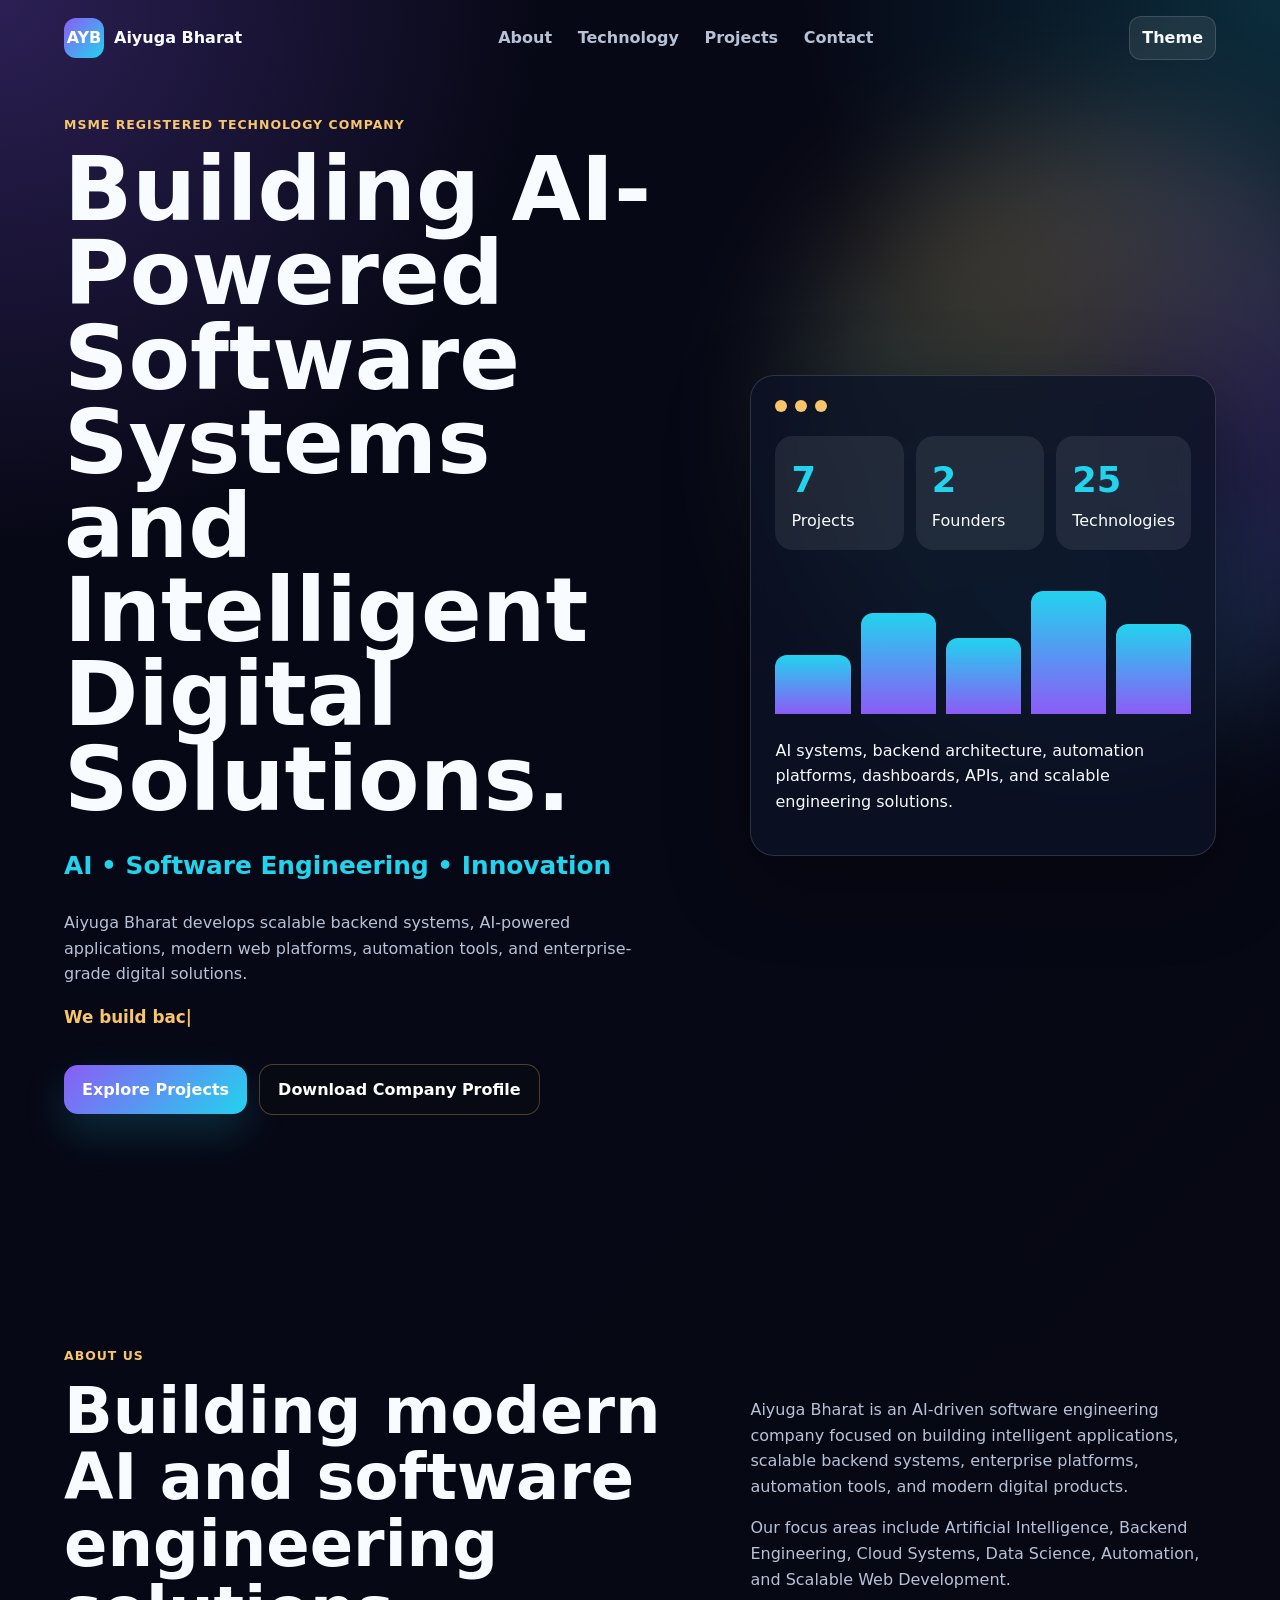
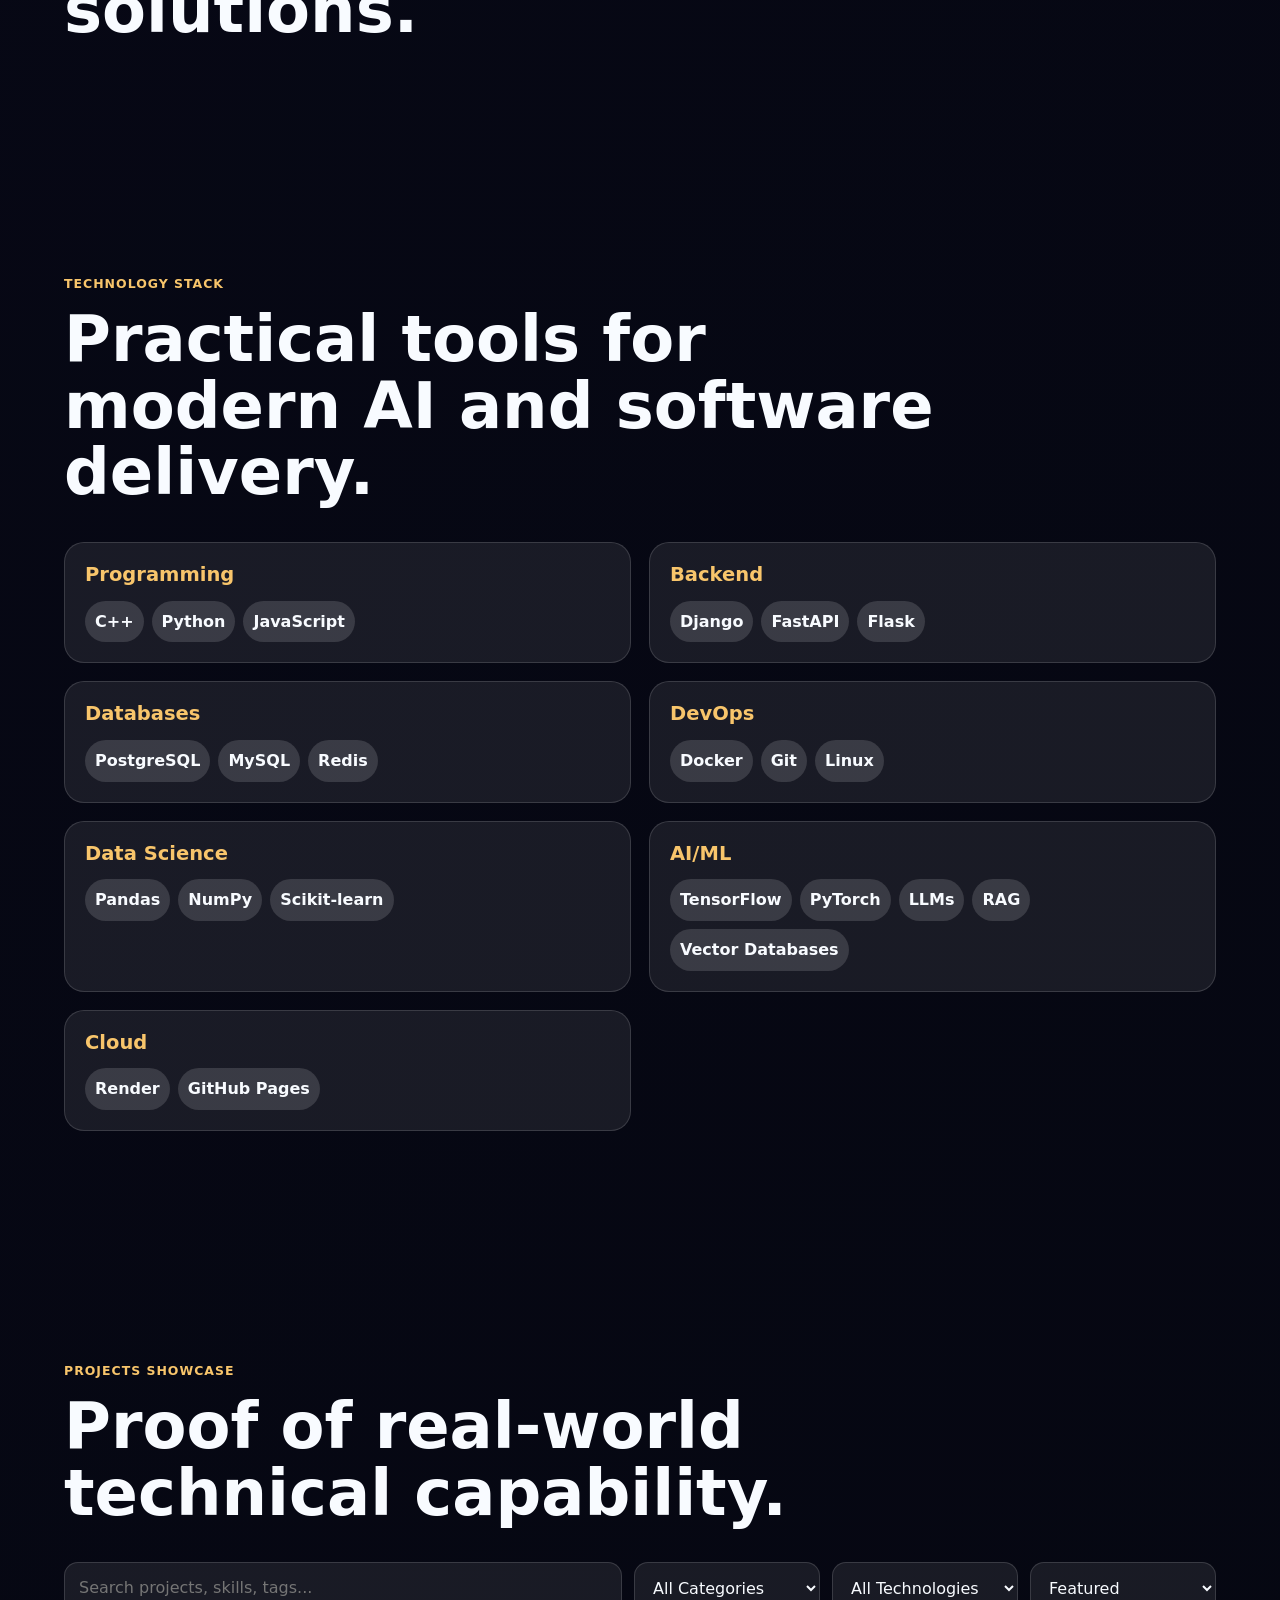
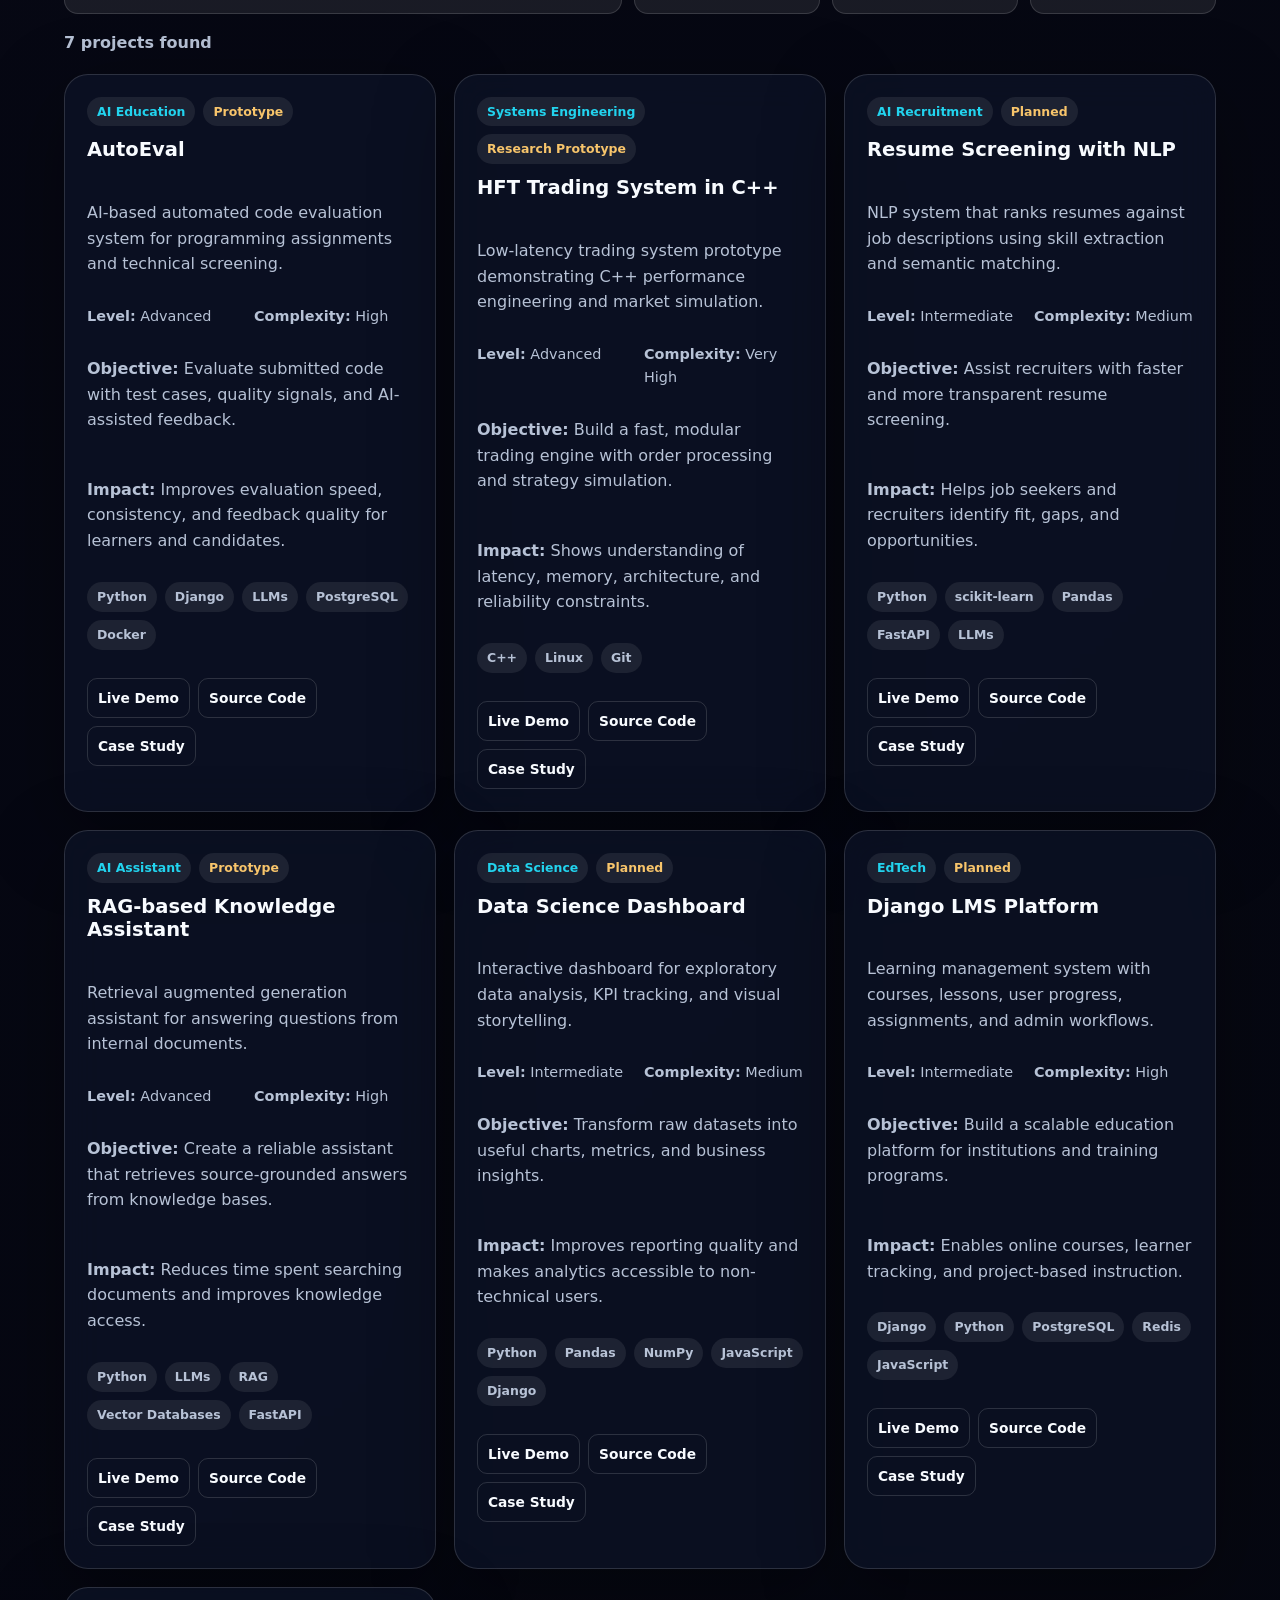
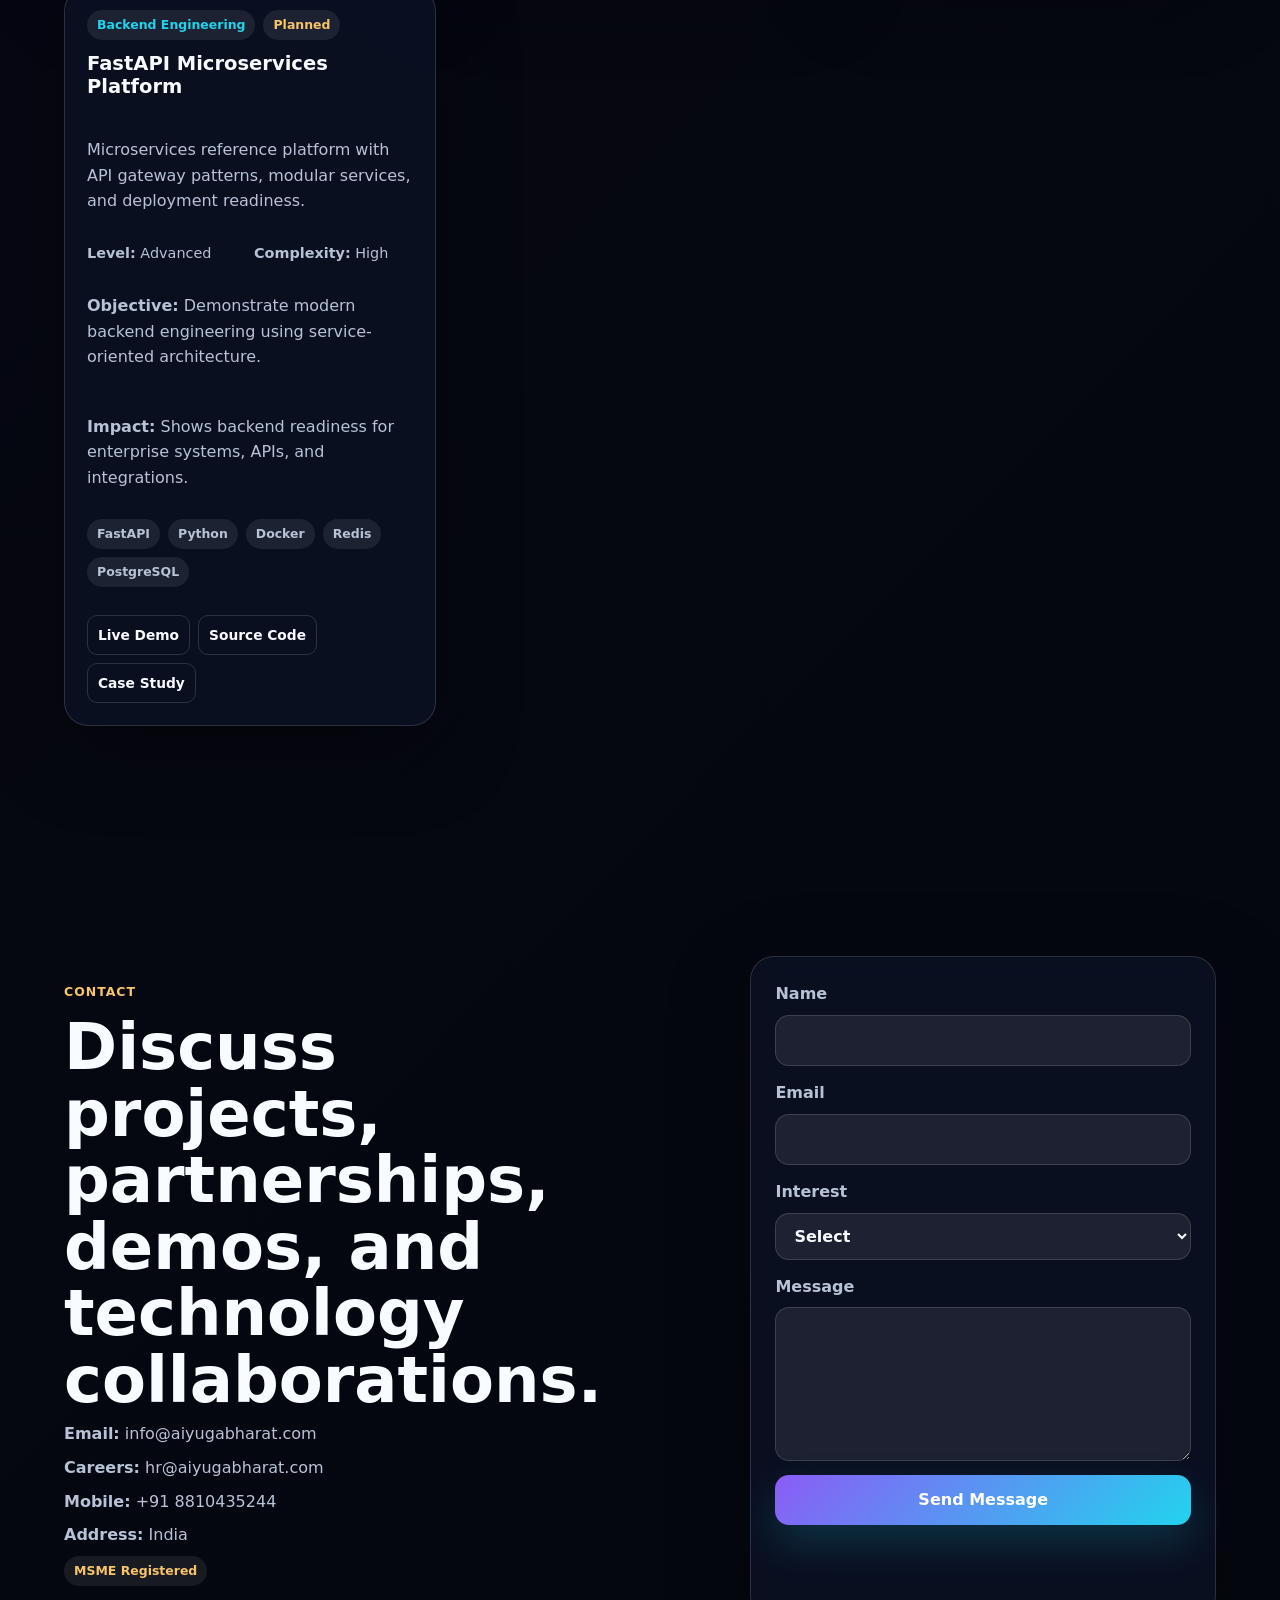
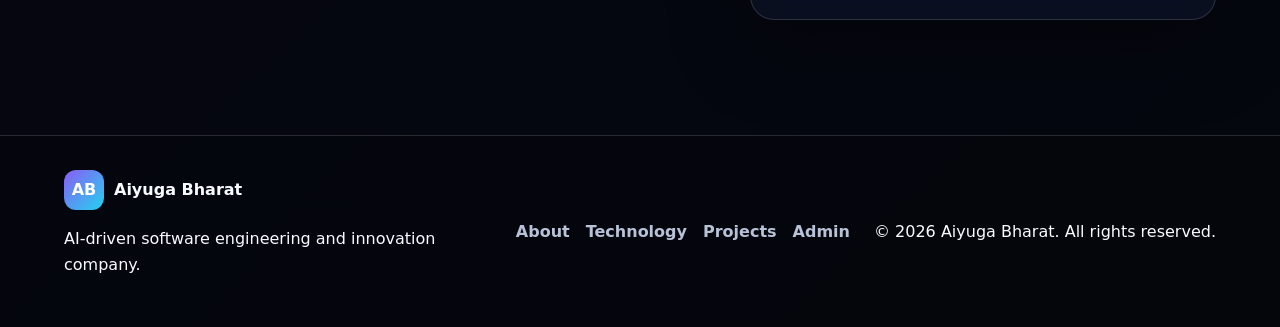
==== commit 9e3b2608: "Initial commit" ====
--- a/index.html
+++ b/index.html
@@ -138,7 +138,7 @@
               </div>
 
               <div>
-                <strong data-counter="25+">0</strong>
+                <strong data-counter="25">0</strong>
                 <span>Technologies</span>
               </div>
             </div>
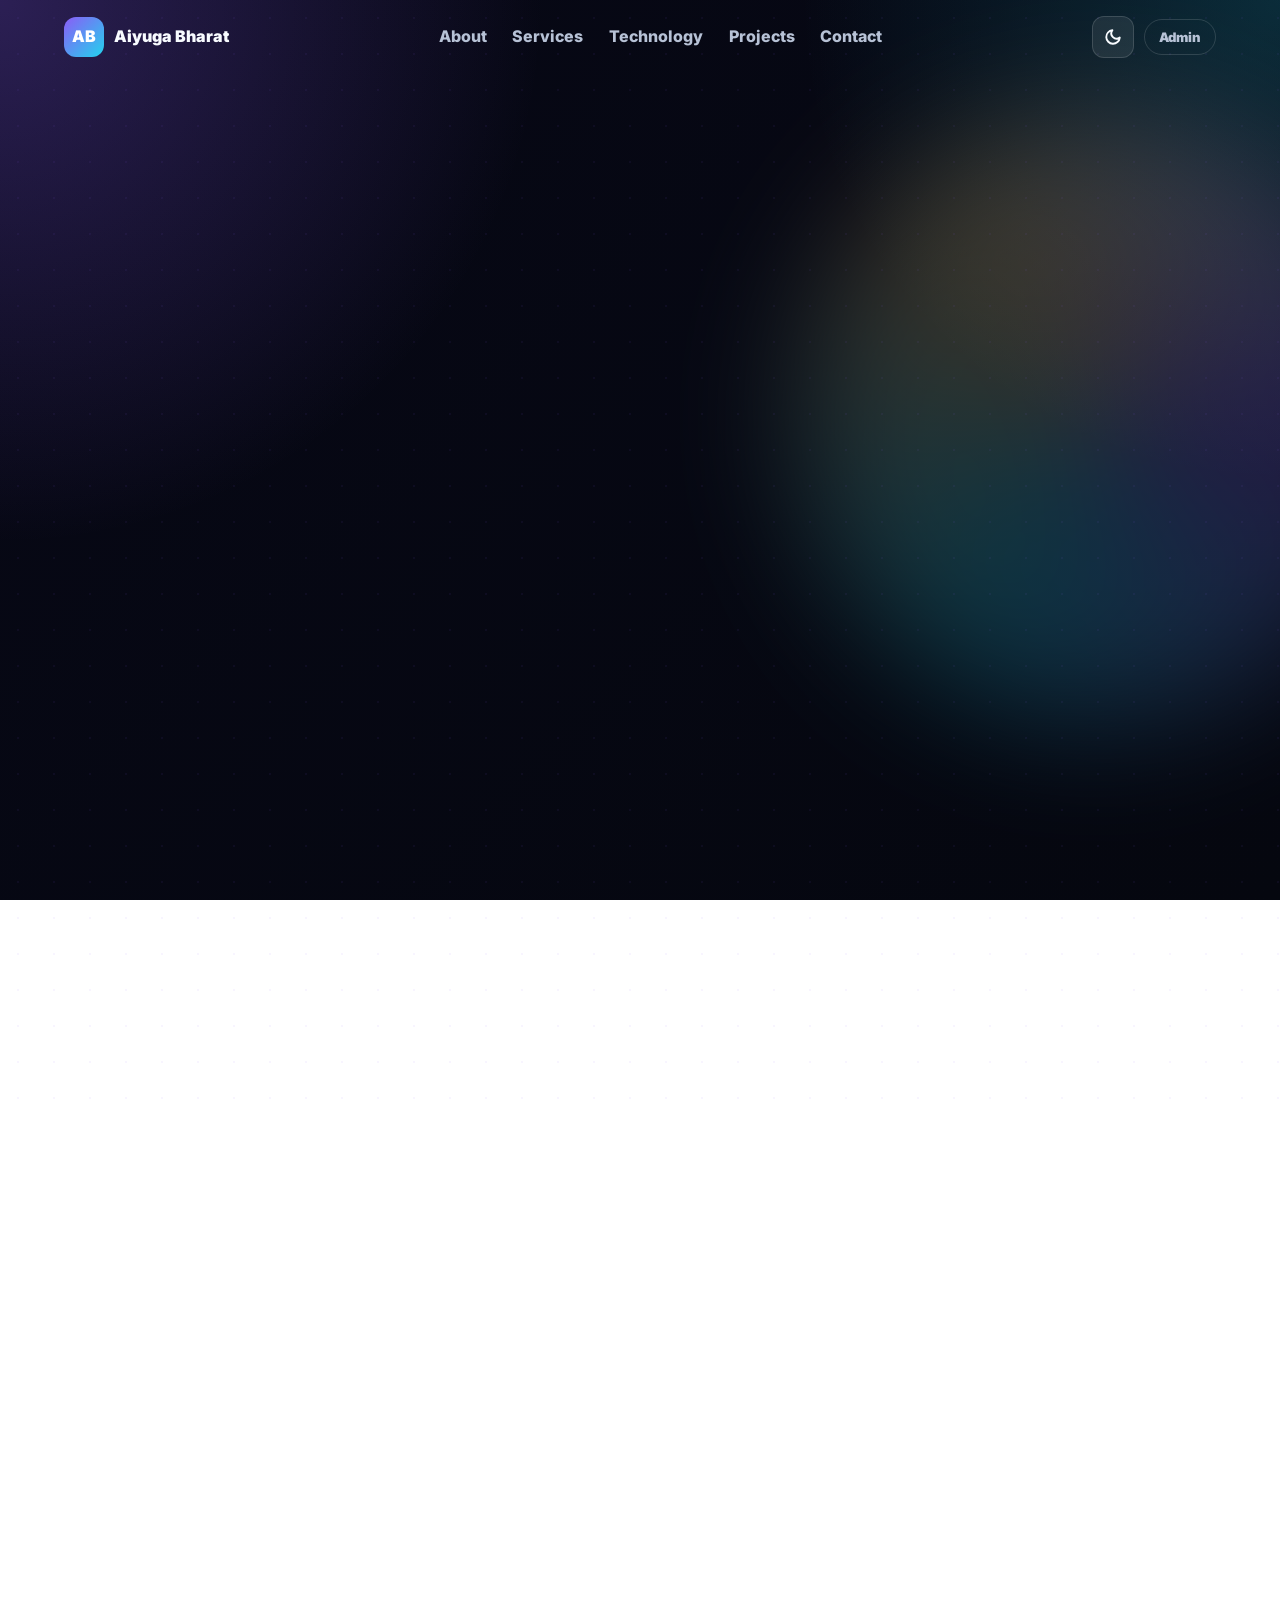
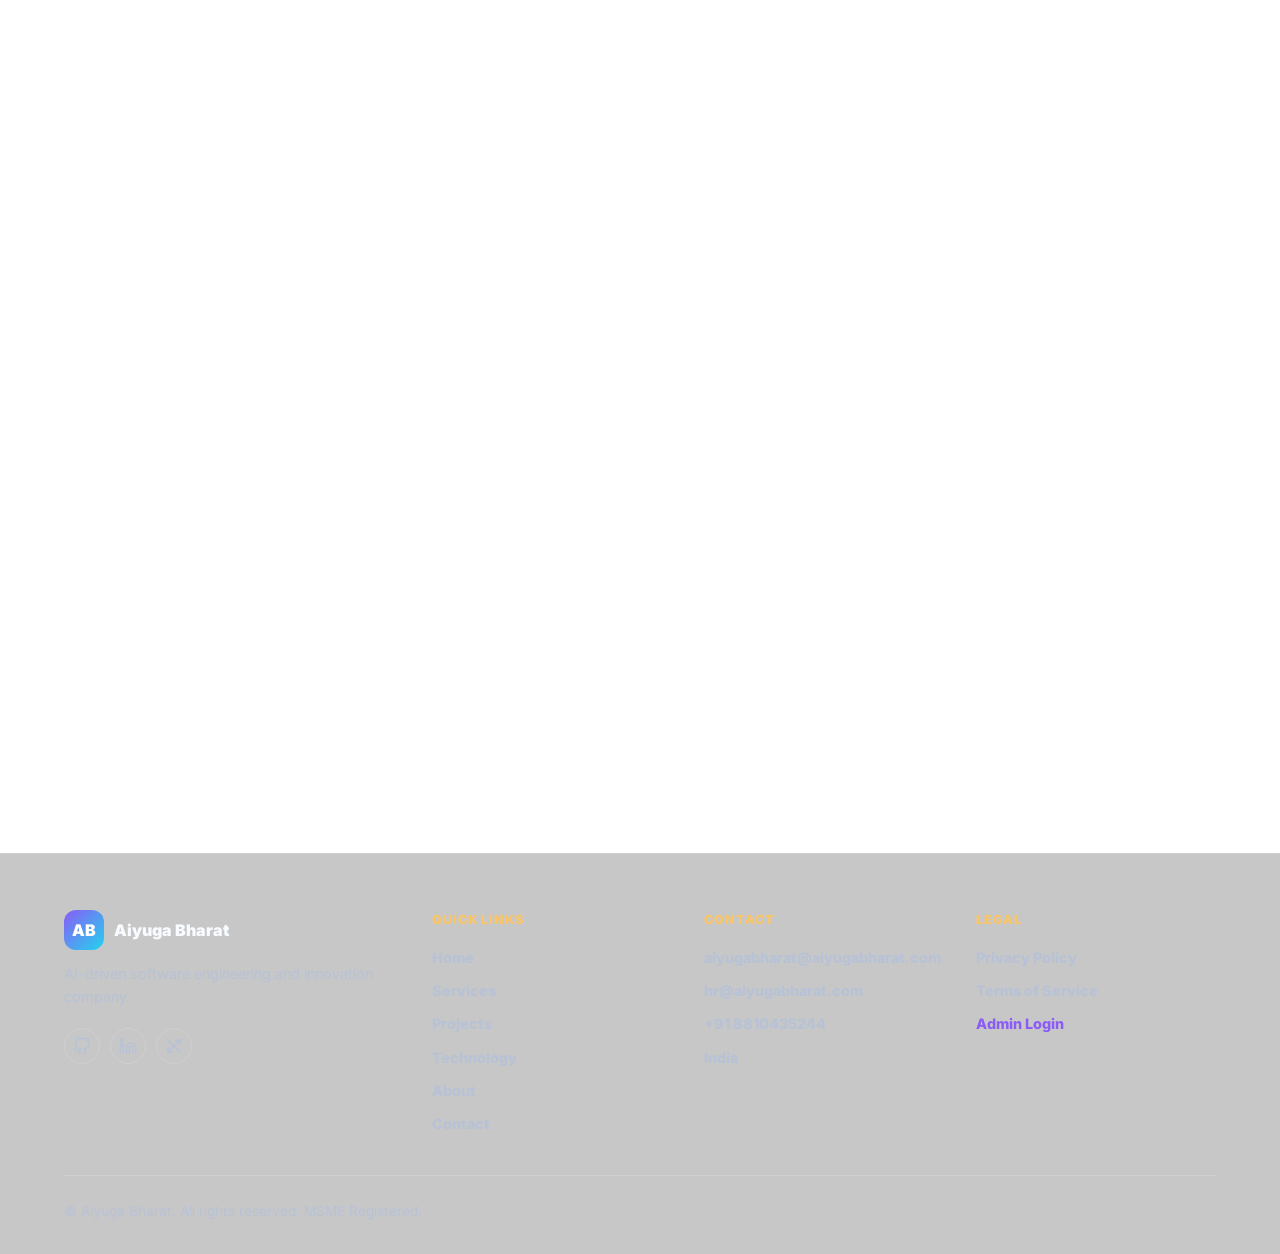
==== commit 073c6d82: "Update index.html" ====
--- a/index.html
+++ b/index.html
@@ -3,27 +3,23 @@
 <head>
   <meta charset="utf-8">
   <meta name="viewport" content="width=device-width, initial-scale=1">
-  <title>Aiyuga Bharat | AI & Software Engineering Company</title>
-
+  <title>Aiyuga Bharat | AI &amp; Software Engineering Company</title>
   <meta name="description" content="Aiyuga Bharat is an AI-driven software engineering company building scalable digital products, backend systems, intelligent platforms, and modern technology solutions.">
-
   <meta name="keywords" content="Aiyuga Bharat, AI, software engineering, backend development, FastAPI, Django, machine learning, cloud solutions, technology company">
-
   <meta name="author" content="Aiyuga Bharat">
-
   <meta property="og:title" content="Aiyuga Bharat | Intelligent Digital Solutions">
   <meta property="og:description" content="Building AI-powered software systems, scalable digital products, and modern engineering solutions.">
   <meta property="og:type" content="website">
   <meta property="og:url" content="https://aiyugabharat.com/">
   <meta property="og:site_name" content="Aiyuga Bharat">
-
   <meta name="twitter:card" content="summary_large_image">
   <meta name="twitter:title" content="Aiyuga Bharat">
   <meta name="twitter:description" content="AI-powered software engineering and intelligent digital solutions.">
-
   <link rel="canonical" href="https://aiyugabharat.com/">
+  <link rel="preconnect" href="https://fonts.googleapis.com">
+  <link rel="preconnect" href="https://fonts.gstatic.com" crossorigin>
+  <link href="https://fonts.googleapis.com/css2?family=Inter:wght@400;600;800;900&display=swap" rel="stylesheet">
   <link rel="stylesheet" href="style.css">
-
   <script type="application/ld+json">
   {
     "@context": "https://schema.org",
@@ -31,42 +27,39 @@
     "name": "Aiyuga Bharat",
     "url": "https://aiyugabharat.com/",
     "description": "AI-driven software engineering and digital innovation company.",
-    "sameAs": [
-      "https://github.com/sonudev2002/aiyugabharat"
-    ]
+    "sameAs": ["https://github.com/sonudev2002/aiyugabharat"]
   }
   </script>
 </head>
-
 <body>
 
+  <!-- LOADER -->
   <div class="loader" data-loader>
     <div class="loader-mark">AB</div>
     <p>Loading Aiyuga Bharat</p>
   </div>
 
+  <!-- HEADER -->
   <header class="site-header" data-header>
     <a class="brand" href="#home">
-      <span class="brand-mark">AYB</span>
+      <span class="brand-mark">AB</span>
       <span>Aiyuga Bharat</span>
     </a>
-
     <nav class="nav-links" data-nav>
       <a href="#about">About</a>
+      <a href="#services">Services</a>
       <a href="#technology">Technology</a>
       <a href="#projects">Projects</a>
       <a href="#contact">Contact</a>
     </nav>
-
     <div class="header-actions">
-      <button class="icon-button" type="button" data-theme-toggle>
-        Theme
+      <button class="icon-button" type="button" data-theme-toggle aria-label="Toggle theme">
+        <svg class="theme-icon theme-icon-sun" xmlns="http://www.w3.org/2000/svg" width="18" height="18" viewBox="0 0 24 24" fill="none" stroke="currentColor" stroke-width="2.5" stroke-linecap="round" stroke-linejoin="round"><circle cx="12" cy="12" r="4"/><path d="M12 2v2M12 20v2M4.93 4.93l1.41 1.41M17.66 17.66l1.41 1.41M2 12h2M20 12h2M6.34 17.66l-1.41 1.41M19.07 4.93l-1.41 1.41"/></svg>
+        <svg class="theme-icon theme-icon-moon" xmlns="http://www.w3.org/2000/svg" width="18" height="18" viewBox="0 0 24 24" fill="none" stroke="currentColor" stroke-width="2.5" stroke-linecap="round" stroke-linejoin="round"><path d="M21 12.79A9 9 0 1 1 11.21 3a7 7 0 0 0 9.79 9.79z"/></svg>
       </button>
-
-      <button class="nav-toggle" type="button" data-nav-toggle>
-        <span></span>
-        <span></span>
-        <span></span>
+      <a class="admin-link" href="admin.html">Admin</a>
+      <button class="nav-toggle" type="button" data-nav-toggle aria-label="Toggle menu" aria-expanded="false">
+        <span></span><span></span><span></span>
       </button>
     </div>
   </header>
@@ -74,310 +67,262 @@
   <main>
 
     <!-- HERO -->
-
     <section class="hero section-shell" id="home">
-
       <div class="hero-grid">
-
         <div class="hero-copy reveal">
-
-          <p class="eyebrow">
-            MSME Registered Technology Company
-          </p>
-
-          <h1>
-            Building AI-Powered Software Systems and Intelligent Digital Solutions.
-          </h1>
-
-          <p class="hero-tagline">
-            AI • Software Engineering • Innovation
-          </p>
-
-          <p class="hero-subtitle">
-            Aiyuga Bharat develops scalable backend systems, AI-powered applications,
-            modern web platforms, automation tools, and enterprise-grade digital solutions.
-          </p>
-
-          <p class="typing-line">
-            We build <span data-typing></span>
-          </p>
-
+          <p class="eyebrow">MSME Registered Technology Company</p>
+          <h1>Building AI-Powered Software Systems and Intelligent Digital Solutions.</h1>
+          <p class="hero-tagline">AI &bull; Software Engineering &bull; Innovation</p>
+          <p class="hero-subtitle">Aiyuga Bharat develops scalable backend systems, AI-powered applications, modern web platforms, automation tools, and enterprise-grade digital solutions.</p>
+          <p class="typing-line">We build <span data-typing></span></p>
           <div class="hero-actions">
-            <a class="button primary" href="#projects">
-              Explore Projects
-            </a>
-
-            <a class="button dark"
-               href="assets/company-profile.pdf"
-               download>
-               Download Company Profile
-            </a>
+            <a class="button primary" href="#projects">Explore Projects</a>
+            <a class="button ghost" href="#contact">Get in Touch</a>
           </div>
-
         </div>
-
         <div class="hero-visual reveal">
-
           <div class="glass-panel hero-dashboard">
-
-            <div class="panel-top">
-              <span></span>
-              <span></span>
-              <span></span>
+            <div class="panel-top"><span></span><span></span><span></span></div>
+            <div class="metric-row">
+              <div><strong data-counter="8">0</strong><span>Projects</span></div>
+              <div><strong data-counter="3">0</strong><span>Founders</span></div>
+              <div><strong data-counter="25">0</strong><span>Technologies</span></div>
             </div>
-
-            <div class="metric-row">
-              <div>
-                <strong data-counter="7">0</strong>
-                <span>Projects</span>
-              </div>
-
-              <div>
-                <strong data-counter="2">0</strong>
-                <span>Founders</span>
-              </div>
-
-              <div>
-                <strong data-counter="25">0</strong>
-                <span>Technologies</span>
-              </div>
+            <div class="signal-chart">
+              <span></span><span></span><span></span><span></span><span></span>
             </div>
-
-            <div class="signal-chart">
-              <span></span>
-              <span></span>
-              <span></span>
-              <span></span>
-              <span></span>
-            </div>
-
-            <p>
-              AI systems, backend architecture, automation platforms,
-              dashboards, APIs, and scalable engineering solutions.
-            </p>
-
+            <p>AI systems, backend architecture, automation platforms, dashboards, APIs, and scalable engineering solutions.</p>
           </div>
-
         </div>
-
-      </div>
-
+      </div>
+    </section>
+
+    <!-- SERVICES -->
+    <section class="section-shell" id="services">
+      <div class="section-heading reveal">
+        <p class="eyebrow">What We Build</p>
+        <h2>End-to-end AI and software engineering services.</h2>
+      </div>
+      <div class="service-grid">
+        <article class="service-card reveal">
+          <div class="service-icon">🤖</div>
+          <h3>AI Solutions</h3>
+          <p>Custom AI applications and intelligent automation systems built for your business needs.</p>
+        </article>
+        <article class="service-card reveal">
+          <div class="service-icon">💻</div>
+          <h3>Custom Software</h3>
+          <p>End-to-end development of web, desktop, and enterprise software products.</p>
+        </article>
+        <article class="service-card reveal">
+          <div class="service-icon">🧠</div>
+          <h3>LLM Development</h3>
+          <p>Fine-tuning, prompt engineering, and deployment of large language models.</p>
+        </article>
+        <article class="service-card reveal">
+          <div class="service-icon">🔍</div>
+          <h3>RAG Systems</h3>
+          <p>Retrieval-augmented generation for document search and knowledge assistants.</p>
+        </article>
+        <article class="service-card reveal">
+          <div class="service-icon">🌐</div>
+          <h3>Web Applications</h3>
+          <p>Modern, responsive web platforms built with React, Next.js, and Django.</p>
+        </article>
+        <article class="service-card reveal">
+          <div class="service-icon">📱</div>
+          <h3>Mobile Applications</h3>
+          <p>Cross-platform mobile apps for Android and iOS with native performance.</p>
+        </article>
+        <article class="service-card reveal">
+          <div class="service-icon">⚡</div>
+          <h3>AI Automation</h3>
+          <p>Workflow automation and intelligent process optimization for your operations.</p>
+        </article>
+        <article class="service-card reveal">
+          <div class="service-icon">☁️</div>
+          <h3>Cloud &amp; APIs</h3>
+          <p>Scalable cloud architecture and API development on AWS and Azure.</p>
+        </article>
+      </div>
+    </section>
+
+    <!-- WHY CHOOSE US -->
+    <section class="section-shell why-us-section" id="why-us">
+      <div class="section-heading reveal">
+        <p class="eyebrow">Why AIYUGA Bharat</p>
+        <h2>Engineering excellence you can trust.</h2>
+      </div>
+      <div class="feature-grid">
+        <article class="feature-card reveal">
+          <div class="feature-icon">🎯</div>
+          <h3>AI-First Approach</h3>
+          <p>Every solution is designed with AI at its core, not as an afterthought.</p>
+        </article>
+        <article class="feature-card reveal">
+          <div class="feature-icon">🏗️</div>
+          <h3>Scalable Architecture</h3>
+          <p>Systems built to grow with your business from day one, not patched later.</p>
+        </article>
+        <article class="feature-card reveal">
+          <div class="feature-icon">🔒</div>
+          <h3>Secure by Design</h3>
+          <p>Security best practices embedded at every layer of development.</p>
+        </article>
+        <article class="feature-card reveal">
+          <div class="feature-icon">⚡</div>
+          <h3>Fast Delivery</h3>
+          <p>Agile development with rapid prototyping and iterative delivery cycles.</p>
+        </article>
+        <article class="feature-card reveal">
+          <div class="feature-icon">🤝</div>
+          <h3>Dedicated Support</h3>
+          <p>Committed team support throughout the entire project lifecycle.</p>
+        </article>
+        <article class="feature-card reveal">
+          <div class="feature-icon">🏆</div>
+          <h3>Enterprise Quality</h3>
+          <p>Production-grade code standards with comprehensive testing coverage.</p>
+        </article>
+      </div>
+    </section>
+
+    <!-- TECHNOLOGY -->
+    <section class="section-shell" id="technology">
+      <div class="section-heading reveal">
+        <p class="eyebrow">Technology Stack</p>
+        <h2>Practical tools for modern AI and software delivery.</h2>
+        <p class="section-intro reveal">Our engineering team works with a curated set of modern, production-proven technologies across the full software development stack.</p>
+      </div>
+      <div class="tech-grid" data-tech-grid></div>
+    </section>
+
+    <!-- PROJECTS -->
+    <section class="section-shell" id="projects">
+      <div class="section-heading reveal">
+        <p class="eyebrow">Projects Showcase</p>
+        <h2>Proof of real-world technical capability.</h2>
+      </div>
+      <div class="projects-grid" data-projects-grid></div>
     </section>
 
     <!-- ABOUT -->
-
     <section class="section-shell split-section" id="about">
-
       <div class="reveal">
         <p class="eyebrow">About Us</p>
-
-        <h2>
-          Building modern AI and software engineering solutions.
-        </h2>
-      </div>
-
+        <h2>Building modern AI and software engineering solutions.</h2>
+      </div>
       <div class="stacked-copy reveal">
-
-        <p>
-          Aiyuga Bharat is an AI-driven software engineering company focused on
-          building intelligent applications, scalable backend systems,
-          enterprise platforms, automation tools, and modern digital products.
-        </p>
-
-        <p>
-          Our focus areas include Artificial Intelligence, Backend Engineering,
-          Cloud Systems, Data Science, Automation, and Scalable Web Development.
-        </p>
-
-      </div>
-
-    </section>
-
-    <!-- TECHNOLOGY -->
-
-    <section class="section-shell" id="technology">
-
-      <div class="section-heading reveal">
-        <p class="eyebrow">Technology Stack</p>
-
-        <h2>
-          Practical tools for modern AI and software delivery.
-        </h2>
-      </div>
-
-      <div class="tech-grid" data-tech-grid></div>
-
-    </section>
-
-    <!-- PROJECTS -->
-
-    <section class="section-shell" id="projects">
-
-      <div class="section-heading reveal">
-
-        <p class="eyebrow">Projects Showcase</p>
-
-        <h2>
-          Proof of real-world technical capability.
-        </h2>
-
-      </div>
-
-      <div class="project-toolbar reveal">
-
-        <input type="search"
-               data-search
-               placeholder="Search projects, skills, tags...">
-
-        <select data-category-filter>
-          <option value="all">All Categories</option>
-        </select>
-
-        <select data-tech-filter>
-          <option value="all">All Technologies</option>
-        </select>
-
-        <select data-sort>
-          <option value="featured">Featured</option>
-          <option value="name">Name</option>
-          <option value="complexity">Complexity</option>
-          <option value="status">Status</option>
-        </select>
-
-      </div>
-
-      <div class="project-count" data-project-count></div>
-
-      <div class="projects-grid" data-projects-grid></div>
-
+        <p>Aiyuga Bharat is an AI-driven software engineering company focused on building intelligent applications, scalable backend systems, enterprise platforms, automation tools, and modern digital products.</p>
+        <p>Our focus areas include Artificial Intelligence, Backend Engineering, Cloud Systems, Data Science, Automation, and Scalable Web Development.</p>
+        <div class="about-badges">
+          <span class="badge gold">MSME Registered</span>
+          <span class="badge cyan">AI-First Company</span>
+          <span class="badge open">India Based</span>
+        </div>
+      </div>
     </section>
 
     <!-- CONTACT -->
-
     <section class="section-shell contact-section" id="contact">
-
       <div class="reveal">
-
         <p class="eyebrow">Contact</p>
-
-        <h2>
-          Discuss projects, partnerships, demos, and technology collaborations.
-        </h2>
-
+        <h2>Discuss projects, partnerships, demos, and technology collaborations.</h2>
         <div class="contact-list">
-
-          <p>
-            <strong>Email:</strong>
-            info@aiyugabharat.com
-          </p>
-
-          <p>
-            <strong>Careers:</strong>
-            hr@aiyugabharat.com
-          </p>
-
-          <p>
-            <strong>Mobile:</strong>
-            +91 8810435244
-          </p>
-
-          <p>
-            <strong>Address:</strong>
-            India
-          </p>
-
-          <p>
-            <span class="badge gold">
-              MSME Registered
-            </span>
-          </p>
-
+          <p><strong>Email:</strong> <a href="mailto:aiyugabharat@aiyugabharat.com">aiyugabharat@aiyugabharat.com</a></p>
+          <p><strong>Careers:</strong> <a href="mailto:hr@aiyugabharat.com">hr@aiyugabharat.com</a></p>
+          <p><strong>Mobile:</strong> <a href="tel:+918810435244">+91 8810435244</a></p>
+          <p><strong>Address:</strong> India</p>
+          <p><span class="badge gold">MSME Registered</span></p>
         </div>
-
-      </div>
-
-      <form class="contact-form reveal"
-            data-contact-form
-            novalidate>
-
-        <label>
-          Name
-          <input name="name"
-                 type="text"
-                 required>
-        </label>
-
-        <label>
-          Email
-          <input name="email"
-                 type="email"
-                 required>
-        </label>
-
-        <label>
-          Interest
+      </div>
+      <form
+        class="contact-form reveal"
+        action="https://formspree.io/f/YOUR_FORM_ID"
+        method="POST"
+        data-contact-form
+        novalidate>
+        <input type="text" name="_gotcha" style="display:none" tabindex="-1" autocomplete="off">
+        <label>Name<input name="name" type="text" required placeholder="Your full name"></label>
+        <label>Email<input name="email" type="email" required placeholder="you@example.com"></label>
+        <label>Interest
           <select name="interest" required>
-            <option value="">Select</option>
+            <option value="">Select an interest</option>
             <option>Business Partnership</option>
             <option>Project Discussion</option>
             <option>Demo Request</option>
             <option>Technology Collaboration</option>
+            <option>AI Consultation</option>
+            <option>Career Inquiry</option>
           </select>
         </label>
-
-        <label>
-          Message
-          <textarea name="message"
-                    rows="5"
-                    required></textarea>
-        </label>
-
-        <button class="button primary" type="submit">
-          Send Message
-        </button>
-
+        <label>Message<textarea name="message" rows="5" required placeholder="Tell us about your project or inquiry…"></textarea></label>
+        <button class="button primary" type="submit">Send Message</button>
         <p class="form-status" data-contact-status></p>
-
       </form>
-
     </section>
 
   </main>
 
+  <!-- FOOTER -->
   <footer class="site-footer">
-
-    <div>
+    <div class="footer-col footer-brand-col">
       <a class="brand" href="#home">
         <span class="brand-mark">AB</span>
         <span>Aiyuga Bharat</span>
       </a>
-
-      <p>
-        AI-driven software engineering and innovation company.
-      </p>
-    </div>
-
-    <div class="footer-links">
-      <a href="#about">About</a>
-      <a href="#technology">Technology</a>
-      <a href="#projects">Projects</a>
-      <a href="admin.html">Admin</a>
-    </div>
-
-    <p>
-      &copy; <span data-year></span>
-      Aiyuga Bharat. All rights reserved.
-    </p>
-
+      <p class="footer-tagline">AI-driven software engineering and innovation company.</p>
+      <div class="social-links">
+        <a class="social-link" href="https://github.com/sonudev2002/aiyugabharat" target="_blank" rel="noopener" aria-label="GitHub">
+          <svg xmlns="http://www.w3.org/2000/svg" width="18" height="18" viewBox="0 0 24 24" fill="none" stroke="currentColor" stroke-width="2" stroke-linecap="round" stroke-linejoin="round"><path d="M9 19c-5 1.5-5-2.5-7-3m14 6v-3.87a3.37 3.37 0 0 0-.94-2.61c3.14-.35 6.44-1.54 6.44-7A5.44 5.44 0 0 0 20 4.77 5.07 5.07 0 0 0 19.91 1S18.73.65 16 2.48a13.38 13.38 0 0 0-7 0C6.27.65 5.09 1 5.09 1A5.07 5.07 0 0 0 5 4.77a5.44 5.44 0 0 0-1.5 3.78c0 5.42 3.3 6.61 6.44 7A3.37 3.37 0 0 0 9 18.13V22"/></svg>
+        </a>
+        <a class="social-link" href="https://linkedin.com/" target="_blank" rel="noopener" aria-label="LinkedIn">
+          <svg xmlns="http://www.w3.org/2000/svg" width="18" height="18" viewBox="0 0 24 24" fill="none" stroke="currentColor" stroke-width="2" stroke-linecap="round" stroke-linejoin="round"><path d="M16 8a6 6 0 0 1 6 6v7h-4v-7a2 2 0 0 0-2-2 2 2 0 0 0-2 2v7h-4v-7a6 6 0 0 1 6-6z"/><rect x="2" y="9" width="4" height="12"/><circle cx="4" cy="4" r="2"/></svg>
+        </a>
+        <a class="social-link" href="https://twitter.com/" target="_blank" rel="noopener" aria-label="Twitter / X">
+          <svg xmlns="http://www.w3.org/2000/svg" width="18" height="18" viewBox="0 0 24 24" fill="none" stroke="currentColor" stroke-width="2" stroke-linecap="round" stroke-linejoin="round"><path d="M4 4l16 16M4 20L20 4"/><path d="M14 4h6v6M10 20H4v-6"/></svg>
+        </a>
+      </div>
+    </div>
+
+    <div class="footer-col">
+      <p class="footer-col-heading">Quick Links</p>
+      <nav class="footer-nav">
+        <a href="#home">Home</a>
+        <a href="#services">Services</a>
+        <a href="#projects">Projects</a>
+        <a href="#technology">Technology</a>
+        <a href="#about">About</a>
+        <a href="#contact">Contact</a>
+      </nav>
+    </div>
+
+    <div class="footer-col">
+      <p class="footer-col-heading">Contact</p>
+      <div class="footer-contact">
+        <a href="mailto:aiyugabharat@aiyugabharat.com">aiyugabharat@aiyugabharat.com</a>
+        <a href="mailto:hr@aiyugabharat.com">hr@aiyugabharat.com</a>
+        <a href="tel:+918810435244">+91 8810435244</a>
+        <span>India</span>
+      </div>
+    </div>
+
+    <div class="footer-col">
+      <p class="footer-col-heading">Legal</p>
+      <nav class="footer-nav">
+        <a href="#">Privacy Policy</a>
+        <a href="#">Terms of Service</a>
+        <a href="admin.html" class="footer-admin-link">Admin Login</a>
+      </nav>
+    </div>
+
+    <div class="footer-bottom">
+      <p>&copy; <span data-year></span> Aiyuga Bharat. All rights reserved. MSME Registered.</p>
+    </div>
   </footer>
 
-  <button class="back-to-top"
-          type="button"
-          data-back-to-top>
-          Top
-  </button>
+  <button class="back-to-top" type="button" data-back-to-top aria-label="Back to top">↑</button>
 
   <script src="script.js"></script>
-
 </body>
 </html>
--- a/style.css
+++ b/style.css
@@ -1,3 +1,4 @@
+/* ─── DESIGN TOKENS ──────────────────────────────────────────────────────── */
 :root {
   --bg: #070816;
   --surface: rgba(255, 255, 255, 0.08);
@@ -27,6 +28,7 @@
   --shadow: 0 24px 80px rgba(30, 41, 59, 0.14);
 }
 
+/* ─── RESET & BASE ───────────────────────────────────────────────────────── */
 * { box-sizing: border-box; }
 html { scroll-behavior: smooth; }
 body {
@@ -36,271 +38,421 @@
     radial-gradient(circle at top left, rgba(139, 92, 246, 0.28), transparent 34rem),
     radial-gradient(circle at top right, rgba(34, 211, 238, 0.18), transparent 30rem),
     linear-gradient(135deg, var(--bg), var(--black));
+  background-attachment: fixed;
   font-family: Inter, ui-sans-serif, system-ui, -apple-system, BlinkMacSystemFont, "Segoe UI", sans-serif;
   line-height: 1.6;
 }
 a { color: inherit; text-decoration: none; }
 button, input, select, textarea { font: inherit; }
 
+/* ─── LOADER ─────────────────────────────────────────────────────────────── */
 .loader {
-  position: fixed;
-  inset: 0;
-  z-index: 100;
-  display: grid;
-  place-items: center;
-  gap: 12px;
+  position: fixed; inset: 0; z-index: 100;
+  display: grid; place-items: center; gap: 12px;
   background: var(--bg);
   transition: opacity 260ms ease, visibility 260ms ease;
 }
-.loader.is-hidden { opacity: 0; visibility: hidden; }
+.loader.is-hidden { opacity: 0; visibility: hidden; pointer-events: none; }
 .loader-mark {
-  display: grid;
-  width: 76px;
-  height: 76px;
-  place-items: center;
+  display: grid; width: 76px; height: 76px; place-items: center;
   border-radius: 24px;
   background: linear-gradient(135deg, var(--purple), var(--cyan));
-  color: white;
-  font-weight: 900;
+  color: white; font-weight: 900;
   animation: pulse 1.1s infinite alternate;
 }
 @keyframes pulse { from { transform: scale(0.94); } to { transform: scale(1.04); } }
 
+/* ─── HEADER & NAV ───────────────────────────────────────────────────────── */
 .site-header {
-  position: fixed;
-  z-index: 60;
-  inset: 0 0 auto;
-  display: flex;
-  align-items: center;
-  justify-content: space-between;
-  gap: 18px;
+  position: fixed; z-index: 60; inset: 0 0 auto;
+  display: flex; align-items: center; justify-content: space-between; gap: 18px;
   padding: 16px clamp(18px, 5vw, 72px);
   transition: background 180ms ease, box-shadow 180ms ease;
 }
 .site-header.is-scrolled {
-  background: rgba(7, 8, 22, 0.78);
+  background: rgba(7, 8, 22, 0.82);
   border-bottom: 1px solid var(--line);
   backdrop-filter: blur(18px);
+  -webkit-backdrop-filter: blur(18px);
   box-shadow: var(--shadow);
 }
-[data-theme="light"] .site-header.is-scrolled { background: rgba(255, 255, 255, 0.82); }
-.brand, .nav-links, .header-actions, .hero-actions, .footer-links { display: flex; align-items: center; }
+[data-theme="light"] .site-header.is-scrolled { background: rgba(247, 248, 255, 0.88); }
+
+.brand, .header-actions { display: flex; align-items: center; }
 .brand { gap: 10px; font-weight: 900; }
 .brand-mark {
-  display: grid;
-  width: 40px;
-  height: 40px;
-  place-items: center;
+  display: grid; width: 40px; height: 40px; place-items: center; flex-shrink: 0;
   border-radius: 12px;
   background: linear-gradient(135deg, var(--purple), var(--cyan));
-  color: white;
-}
-.nav-links { gap: clamp(12px, 2vw, 28px); color: var(--muted); font-weight: 800; }
+  color: white; font-weight: 900;
+}
+.nav-links { display: flex; align-items: center; gap: clamp(12px, 2vw, 28px); color: var(--muted); font-weight: 800; }
 .nav-links a:hover { color: var(--text); }
 .header-actions { gap: 10px; }
-.icon-button, .nav-toggle {
-  min-height: 42px;
-  border: 1px solid var(--line);
-  border-radius: 12px;
-  background: var(--surface);
-  color: var(--text);
-  cursor: pointer;
-}
-.icon-button { padding: 8px 12px; font-weight: 800; }
-.nav-toggle { display: none; width: 44px; }
-.nav-toggle span { display: block; width: 20px; height: 2px; margin: 5px auto; background: var(--text); }
-
+
+.icon-button {
+  display: inline-flex; align-items: center; justify-content: center;
+  min-height: 42px; width: 42px;
+  border: 1px solid var(--line); border-radius: 12px;
+  background: var(--surface); color: var(--text); cursor: pointer;
+  transition: background 160ms ease;
+}
+.icon-button:hover { background: var(--surface-strong); }
+.theme-icon { display: none; }
+[data-theme="dark"] .theme-icon-moon  { display: block; }
+[data-theme="light"] .theme-icon-sun  { display: block; }
+
+.admin-link {
+  display: inline-flex; align-items: center; min-height: 36px;
+  padding: 6px 14px; border: 1px solid var(--line);
+  border-radius: 999px; font-size: 0.82rem; font-weight: 900;
+  color: var(--muted); background: transparent;
+  transition: background 160ms ease, color 160ms ease;
+}
+.admin-link:hover { background: var(--surface-strong); color: var(--text); }
+
+.nav-toggle { display: none; min-height: 42px; width: 44px; border: 1px solid var(--line); border-radius: 12px; background: var(--surface); color: var(--text); cursor: pointer; }
+.nav-toggle span { display: block; width: 20px; height: 2px; margin: 5px auto; background: var(--text); border-radius: 2px; transition: transform 160ms ease, opacity 160ms ease; }
+
+/* ─── SECTION SHELL ──────────────────────────────────────────────────────── */
 .section-shell { padding: clamp(74px, 9vw, 128px) clamp(18px, 5vw, 72px); }
+
+/* ─── HERO ───────────────────────────────────────────────────────────────── */
 .hero { min-height: 100vh; display: grid; align-items: center; overflow: hidden; position: relative; }
+
+/* animated conic orb */
 .hero::before {
-  content: "";
-  position: absolute;
-  inset: 10% -10% auto auto;
-  width: 48vw;
-  height: 48vw;
-  border-radius: 999px;
+  content: ""; position: absolute; inset: 10% -10% auto auto;
+  width: 48vw; height: 48vw; border-radius: 999px;
   background: conic-gradient(from 90deg, var(--purple), var(--cyan), var(--gold), var(--purple));
-  filter: blur(64px);
-  opacity: 0.22;
+  filter: blur(64px); opacity: 0.22;
   animation: drift 9s ease-in-out infinite alternate;
+  pointer-events: none;
 }
 @keyframes drift { to { transform: translate(-8%, 8%) rotate(18deg); } }
-.hero-grid, .split-section, .contact-section {
-  position: relative;
-  display: grid;
+
+/* subtle dot-grid background */
+.hero::after {
+  content: ""; position: absolute; inset: 0;
+  background-image:
+    radial-gradient(circle, rgba(139, 92, 246, 0.18) 1px, transparent 1px);
+  background-size: 36px 36px;
+  opacity: 0.35;
+  pointer-events: none;
+}
+
+.hero-grid {
+  position: relative; display: grid; z-index: 1;
   grid-template-columns: minmax(0, 1fr) minmax(320px, 0.78fr);
-  gap: clamp(32px, 7vw, 92px);
-  align-items: center;
-}
+  gap: clamp(32px, 7vw, 92px); align-items: center;
+}
+
+/* ─── TYPOGRAPHY ─────────────────────────────────────────────────────────── */
 .eyebrow {
-  margin: 0 0 12px;
-  color: var(--gold);
-  font-size: 0.78rem;
-  font-weight: 900;
-  letter-spacing: 0.08em;
-  text-transform: uppercase;
+  margin: 0 0 12px; color: var(--gold);
+  font-size: 0.78rem; font-weight: 900;
+  letter-spacing: 0.08em; text-transform: uppercase;
 }
 h1, h2, h3, p { overflow-wrap: anywhere; }
-h1 { max-width: 980px; margin: 0; font-size: clamp(2.9rem, 7vw, 6.9rem); line-height: 0.94; letter-spacing: 0; }
-h2 { margin: 0; font-size: clamp(2rem, 5vw, 4.2rem); line-height: 1.04; letter-spacing: 0; }
-h3 { margin: 0 0 10px; font-size: 1.22rem; line-height: 1.22; }
-.hero-tagline { color: var(--cyan); font-size: clamp(1.1rem, 2vw, 1.55rem); font-weight: 900; }
-.hero-subtitle, .stacked-copy, .glass-card p, .feature-card p, .project-card p, .team-card p, .detail-card p { color: var(--muted); }
-.typing-line { font-size: 1.05rem; font-weight: 900; color: var(--gold); min-height: 32px; }
+h1 { max-width: 980px; margin: 0; font-size: clamp(2.9rem, 7vw, 6.9rem); line-height: 0.94; letter-spacing: -0.02em; font-weight: 900; }
+h2 { margin: 0; font-size: clamp(2rem, 5vw, 4.2rem); line-height: 1.04; letter-spacing: -0.01em; font-weight: 900; }
+h3 { margin: 0 0 10px; font-size: 1.22rem; line-height: 1.22; font-weight: 900; }
+.hero-tagline { color: var(--cyan); font-size: clamp(1.1rem, 2vw, 1.55rem); font-weight: 900; margin: 14px 0 0; }
+.hero-subtitle { color: var(--muted); }
+.typing-line { font-size: 1.05rem; font-weight: 900; color: var(--gold); min-height: 32px; margin: 6px 0 0; }
 .typing-line span::after { content: "|"; animation: blink 0.8s step-end infinite; }
 @keyframes blink { 50% { opacity: 0; } }
-.hero-actions { flex-wrap: wrap; gap: 12px; margin-top: 28px; }
+.hero-actions { display: flex; flex-wrap: wrap; gap: 12px; margin-top: 28px; }
+
+/* ─── BUTTONS ────────────────────────────────────────────────────────────── */
 .button {
-  display: inline-flex;
-  min-height: 46px;
-  align-items: center;
-  justify-content: center;
-  border: 1px solid var(--line);
-  border-radius: 14px;
-  padding: 12px 18px;
-  font-weight: 900;
-  cursor: pointer;
+  display: inline-flex; min-height: 46px; align-items: center; justify-content: center;
+  border: 1px solid var(--line); border-radius: 14px; padding: 12px 22px;
+  font-weight: 900; cursor: pointer;
   transition: transform 160ms ease, box-shadow 160ms ease;
 }
 .button:hover { transform: translateY(-2px); }
 .button.primary { border: 0; background: linear-gradient(135deg, var(--purple), var(--cyan)); color: white; box-shadow: 0 18px 42px rgba(34, 211, 238, 0.18); }
+.button.primary:hover { box-shadow: 0 22px 52px rgba(34, 211, 238, 0.28); }
 .button.ghost { background: var(--surface); color: var(--text); }
+.button.ghost:hover { background: var(--surface-strong); }
 .button.dark { background: #080a13; color: white; border-color: rgba(248, 197, 107, 0.28); }
-.glass-panel, .glass-card, .feature-card, .team-card, .project-card, .detail-card, .resume-card, .service-card, .faq-item, .contact-form, .newsletter {
-  border: 1px solid var(--line);
-  border-radius: 24px;
-  background: var(--card);
-  box-shadow: var(--shadow);
+
+/* ─── GLASS / CARD BASE ──────────────────────────────────────────────────── */
+.glass-panel,
+.glass-card,
+.feature-card,
+.project-card,
+.service-card,
+.contact-form {
+  border: 1px solid var(--line); border-radius: 24px;
+  background: var(--card); box-shadow: var(--shadow);
   backdrop-filter: blur(18px);
-}
+  -webkit-backdrop-filter: blur(18px);
+}
+
+/* ─── HERO DASHBOARD ─────────────────────────────────────────────────────── */
 .hero-dashboard { padding: 24px; }
 .panel-top { display: flex; gap: 8px; margin-bottom: 24px; }
 .panel-top span { width: 12px; height: 12px; border-radius: 99px; background: var(--gold); }
+.panel-top span:nth-child(2) { background: var(--cyan); }
+.panel-top span:nth-child(3) { background: var(--green); }
 .metric-row { display: grid; grid-template-columns: repeat(3, 1fr); gap: 12px; }
-.metric-row div { padding: 16px; border-radius: 18px; background: var(--surface); }
-.metric-row strong { display: block; font-size: 2.2rem; color: var(--cyan); }
+.metric-row div { padding: 16px; border-radius: 18px; background: var(--surface); text-align: center; }
+.metric-row strong { display: block; font-size: 2.2rem; color: var(--cyan); line-height: 1; }
+.metric-row span { font-size: 0.8rem; color: var(--muted); font-weight: 800; }
 .signal-chart { display: grid; grid-template-columns: repeat(5, 1fr); gap: 10px; align-items: end; height: 140px; margin: 24px 0; }
 .signal-chart span { border-radius: 12px 12px 0 0; background: linear-gradient(180deg, var(--cyan), var(--purple)); }
-.signal-chart span:nth-child(1) { height: 42%; } .signal-chart span:nth-child(2) { height: 72%; } .signal-chart span:nth-child(3) { height: 54%; } .signal-chart span:nth-child(4) { height: 88%; } .signal-chart span:nth-child(5) { height: 64%; }
-
-.section-heading { max-width: 900px; margin-bottom: 36px; }
-.team-grid, .feature-grid, .projects-grid, .details-grid, .resume-grid { display: grid; grid-template-columns: repeat(3, minmax(0, 1fr)); gap: 18px; }
-.team-card, .project-card, .feature-card, .detail-card, .resume-card { padding: 22px; }
-.photo-placeholder {
+.signal-chart span:nth-child(1) { height: 42%; }
+.signal-chart span:nth-child(2) { height: 72%; }
+.signal-chart span:nth-child(3) { height: 54%; }
+.signal-chart span:nth-child(4) { height: 88%; }
+.signal-chart span:nth-child(5) { height: 64%; }
+.hero-dashboard > p { color: var(--muted); font-size: 0.92rem; margin: 0; }
+
+/* ─── SECTION HEADING ────────────────────────────────────────────────────── */
+.section-heading { max-width: 900px; margin-bottom: 48px; }
+.section-intro { color: var(--muted); font-size: 1.05rem; margin: 16px 0 0; }
+
+/* ─── SERVICES SECTION ───────────────────────────────────────────────────── */
+.service-grid {
   display: grid;
-  width: 82px;
-  height: 82px;
-  place-items: center;
-  border-radius: 24px;
-  background: linear-gradient(135deg, rgba(139, 92, 246, 0.6), rgba(34, 211, 238, 0.45));
-  color: white;
-  font-size: 1.6rem;
-  font-weight: 900;
-}
+  grid-template-columns: repeat(4, minmax(0, 1fr));
+  gap: 18px;
+}
+.service-card {
+  padding: 28px 24px;
+  transition: transform 200ms ease, border-color 200ms ease, box-shadow 200ms ease;
+}
+.service-card:hover {
+  transform: translateY(-4px);
+  border-color: rgba(34, 211, 238, 0.3);
+  box-shadow: var(--shadow), 0 0 0 1px rgba(34, 211, 238, 0.15);
+}
+.service-icon {
+  font-size: 2.2rem;
+  margin-bottom: 16px;
+  display: block;
+  background: linear-gradient(135deg, rgba(139, 92, 246, 0.2), rgba(34, 211, 238, 0.15));
+  width: 64px; height: 64px; border-radius: 18px;
+  display: grid; place-items: center;
+}
+.service-card h3 { color: var(--text); margin-bottom: 10px; }
+.service-card p { color: var(--muted); font-size: 0.94rem; margin: 0; }
+
+/* ─── WHY CHOOSE US ──────────────────────────────────────────────────────── */
+.why-us-section { background: transparent; }
+.feature-grid {
+  display: grid;
+  grid-template-columns: repeat(3, minmax(0, 1fr));
+  gap: 18px;
+}
+.feature-card {
+  padding: 28px 24px;
+  transition: transform 200ms ease, border-color 200ms ease;
+}
+.feature-card:hover {
+  transform: translateY(-3px);
+  border-color: rgba(139, 92, 246, 0.3);
+}
+.feature-icon {
+  font-size: 2rem;
+  display: grid; place-items: center;
+  width: 58px; height: 58px; border-radius: 16px;
+  background: linear-gradient(135deg, rgba(139, 92, 246, 0.18), rgba(34, 211, 238, 0.1));
+  margin-bottom: 16px;
+}
+.feature-card h3 { color: var(--text); margin-bottom: 8px; }
+.feature-card p { color: var(--muted); font-size: 0.94rem; margin: 0; }
+
+/* ─── TECHNOLOGY ─────────────────────────────────────────────────────────── */
+.tech-grid {
+  display: grid;
+  grid-template-columns: repeat(4, minmax(0, 1fr));
+  gap: 18px;
+}
+.tech-category {
+  padding: 22px; border: 1px solid var(--line); border-radius: 20px;
+  background: var(--surface);
+  border-left: 3px solid var(--purple);
+  transition: border-color 200ms ease;
+}
+.tech-category:hover { border-left-color: var(--cyan); }
+.tech-category h3 { color: var(--gold); margin: 0 0 14px; font-size: 0.9rem; letter-spacing: 0.05em; text-transform: uppercase; }
+.tech-category ul { display: flex; flex-wrap: wrap; gap: 8px; margin: 0; padding: 0; list-style: none; }
+.tech-category li {
+  padding: 6px 12px; border-radius: 999px;
+  background: linear-gradient(135deg, rgba(139, 92, 246, 0.14), rgba(34, 211, 238, 0.08));
+  border: 1px solid var(--line);
+  font-weight: 800; font-size: 0.84rem;
+  color: var(--text);
+}
+
+/* ─── PROJECTS GRID ──────────────────────────────────────────────────────── */
+.projects-grid {
+  display: grid;
+  grid-template-columns: repeat(3, minmax(0, 1fr));
+  gap: 18px;
+}
+.project-card {
+  display: flex; flex-direction: column; gap: 12px; padding: 24px;
+  transition: transform 200ms ease, border-color 200ms ease;
+}
+.project-card:hover {
+  transform: translateY(-3px);
+  border-color: rgba(139, 92, 246, 0.3);
+}
+.project-card h3 { color: var(--text); font-size: 1.1rem; margin: 0; }
+.project-card p { color: var(--muted); font-size: 0.93rem; margin: 0; }
+.project-impact { font-size: 0.88rem !important; }
+.project-impact strong { color: var(--text); }
+
+/* ─── BADGES ─────────────────────────────────────────────────────────────── */
 .badge-row, .tag-list, .card-actions { display: flex; flex-wrap: wrap; gap: 8px; }
 .badge, .tag-list span {
-  display: inline-flex;
-  align-items: center;
-  min-height: 28px;
-  border-radius: 999px;
-  padding: 5px 10px;
-  background: var(--surface);
-  color: var(--muted);
-  font-size: 0.78rem;
-  font-weight: 900;
-}
-.badge.open { color: var(--green); } .badge.gold { color: var(--gold); } .badge.cyan { color: var(--cyan); }
-.card-actions { margin-top: 16px; }
-.card-actions a { padding: 8px 10px; border: 1px solid var(--line); border-radius: 10px; font-size: 0.86rem; font-weight: 900; }
-.mission-grid, .service-grid, .tech-grid { display: grid; grid-template-columns: repeat(2, minmax(0, 1fr)); gap: 18px; }
-.glass-card, .service-card { padding: 24px; }
-.service-grid { grid-template-columns: repeat(4, minmax(0, 1fr)); }
-.service-card { font-weight: 900; color: var(--cyan); }
-.tech-category { padding: 20px; border: 1px solid var(--line); border-radius: 20px; background: var(--surface); }
-.tech-category h3 { color: var(--gold); }
-.tech-category ul { display: flex; flex-wrap: wrap; gap: 8px; margin: 14px 0 0; padding: 0; list-style: none; }
-.tech-category li { padding: 8px 10px; border-radius: 999px; background: var(--surface-strong); font-weight: 800; }
-
-.project-toolbar { display: grid; grid-template-columns: 1.5fr repeat(3, minmax(150px, 0.5fr)); gap: 12px; margin-bottom: 16px; }
+  display: inline-flex; align-items: center; min-height: 26px;
+  border-radius: 999px; padding: 4px 10px;
+  background: var(--surface); color: var(--muted);
+  font-size: 0.76rem; font-weight: 900; letter-spacing: 0.02em;
+}
+.badge.open  { color: var(--green); }
+.badge.gold  { color: var(--gold); }
+.badge.cyan  { color: var(--cyan); }
+
+/* color-coded status badges */
+.badge-success { background: rgba(52, 211, 153, 0.16); color: var(--green); border: 1px solid rgba(52, 211, 153, 0.22); }
+.badge-active  { background: rgba(34, 211, 238, 0.16); color: var(--cyan);  border: 1px solid rgba(34, 211, 238, 0.22); }
+.badge-idea    { background: rgba(248, 197, 107, 0.16); color: var(--gold); border: 1px solid rgba(248, 197, 107, 0.22); }
+.badge-default { background: var(--surface); color: var(--muted); }
+
+.tag-list span { font-size: 0.76rem; }
+.tag-more { color: var(--purple) !important; }
+
+.card-actions { margin-top: auto; }
+.card-actions a {
+  padding: 8px 12px; border: 1px solid var(--line); border-radius: 10px;
+  font-size: 0.84rem; font-weight: 900; color: var(--muted);
+  transition: background 160ms ease, color 160ms ease, border-color 160ms ease;
+}
+.card-actions a:hover { background: var(--surface-strong); color: var(--text); border-color: var(--purple); }
+
+/* ─── ABOUT ──────────────────────────────────────────────────────────────── */
+.split-section, .contact-section {
+  position: relative; display: grid;
+  grid-template-columns: minmax(0, 1fr) minmax(320px, 0.78fr);
+  gap: clamp(32px, 7vw, 92px); align-items: start;
+}
+.stacked-copy p { color: var(--muted); margin: 0 0 14px; }
+.about-badges { display: flex; flex-wrap: wrap; gap: 10px; margin-top: 24px; }
+
+/* ─── CONTACT ────────────────────────────────────────────────────────────── */
+.contact-list p { margin: 8px 0; color: var(--muted); }
+.contact-list a { color: var(--cyan); }
+.contact-list a:hover { text-decoration: underline; }
+.contact-form { padding: 28px; display: grid; gap: 14px; }
+.contact-form label { display: grid; gap: 8px; color: var(--muted); font-size: 0.88rem; font-weight: 800; }
 input, select, textarea {
-  width: 100%;
-  border: 1px solid var(--line);
-  border-radius: 14px;
-  padding: 12px 14px;
-  background: var(--surface);
-  color: var(--text);
-  outline: none;
-}
+  width: 100%; border: 1px solid var(--line); border-radius: 14px;
+  padding: 12px 14px; background: var(--surface); color: var(--text); outline: none;
+  transition: border-color 160ms ease;
+}
+input:focus, select:focus, textarea:focus { border-color: var(--purple); }
 textarea { resize: vertical; }
-.project-count { color: var(--muted); margin-bottom: 18px; font-weight: 800; }
-.project-card { display: flex; flex-direction: column; gap: 12px; }
-.project-meta { display: grid; grid-template-columns: repeat(2, 1fr); gap: 8px; color: var(--muted); font-size: 0.9rem; }
-.work-band { background: linear-gradient(135deg, rgba(139, 92, 246, 0.22), rgba(34, 211, 238, 0.12)); border-block: 1px solid var(--line); }
-.contact-list p { margin: 8px 0; color: var(--muted); }
-.contact-form { padding: 24px; display: grid; gap: 14px; }
-.contact-form label { display: grid; gap: 8px; color: var(--muted); font-weight: 800; }
-.form-status { min-height: 24px; color: var(--green); font-weight: 900; }
-.faq-list { display: grid; gap: 12px; }
-.faq-item { overflow: hidden; }
-.faq-question { width: 100%; border: 0; padding: 18px; background: transparent; color: var(--text); text-align: left; cursor: pointer; font-weight: 900; }
-.faq-answer { display: none; padding: 0 18px 18px; color: var(--muted); }
-.faq-item.is-open .faq-answer { display: block; }
-.newsletter { text-align: center; }
-.newsletter form { display: flex; gap: 12px; max-width: 640px; margin: 24px auto 0; }
+.form-status { min-height: 24px; color: var(--green); font-weight: 900; margin: 0; font-size: 0.9rem; }
+
+/* ─── FOOTER ─────────────────────────────────────────────────────────────── */
 .site-footer {
   display: grid;
-  grid-template-columns: 1fr auto auto;
-  gap: 24px;
-  align-items: center;
-  padding: 34px clamp(18px, 5vw, 72px);
+  grid-template-columns: 1.4fr 1fr 1fr 1fr;
+  grid-template-rows: auto auto;
+  gap: 40px 32px;
+  padding: 56px clamp(18px, 5vw, 72px) 32px;
   border-top: 1px solid var(--line);
-  background: rgba(0, 0, 0, 0.18);
-}
-.footer-links { gap: 16px; color: var(--muted); font-weight: 800; }
+  background: rgba(0, 0, 0, 0.22);
+}
+.footer-bottom {
+  grid-column: 1 / -1;
+  padding-top: 24px;
+  border-top: 1px solid var(--line);
+  color: var(--muted); font-size: 0.86rem;
+}
+.footer-bottom p { margin: 0; }
+.footer-col-heading {
+  font-weight: 900; font-size: 0.78rem; letter-spacing: 0.08em;
+  text-transform: uppercase; color: var(--gold);
+  margin: 0 0 16px;
+}
+.footer-brand-col .brand { margin-bottom: 12px; }
+.footer-tagline { color: var(--muted); font-size: 0.9rem; margin: 0 0 20px; }
+.footer-nav { display: flex; flex-direction: column; gap: 10px; }
+.footer-nav a { color: var(--muted); font-weight: 800; font-size: 0.9rem; transition: color 160ms ease; }
+.footer-nav a:hover { color: var(--text); }
+.footer-admin-link { color: var(--purple) !important; }
+.footer-contact { display: flex; flex-direction: column; gap: 10px; }
+.footer-contact a, .footer-contact span { color: var(--muted); font-size: 0.9rem; font-weight: 800; transition: color 160ms ease; }
+.footer-contact a:hover { color: var(--cyan); }
+
+.social-links { display: flex; gap: 10px; }
+.social-link {
+  display: grid; place-items: center;
+  width: 36px; height: 36px; border-radius: 999px;
+  border: 1px solid var(--line); color: var(--muted);
+  transition: background 160ms ease, color 160ms ease, border-color 160ms ease;
+}
+.social-link:hover { background: var(--purple); color: white; border-color: var(--purple); }
+
+/* ─── BACK TO TOP ────────────────────────────────────────────────────────── */
 .back-to-top {
-  position: fixed;
-  right: 18px;
-  bottom: 18px;
-  z-index: 40;
-  display: none;
-  border: 0;
-  border-radius: 999px;
-  padding: 12px 14px;
+  position: fixed; right: 18px; bottom: 18px; z-index: 40; display: none;
+  border: 0; border-radius: 999px; padding: 12px 16px;
   background: linear-gradient(135deg, var(--purple), var(--cyan));
-  color: white;
-  font-weight: 900;
-  cursor: pointer;
-}
+  color: white; font-weight: 900; cursor: pointer;
+  font-size: 1.1rem;
+  transition: transform 160ms ease, box-shadow 160ms ease;
+}
+.back-to-top:hover { transform: translateY(-2px); box-shadow: 0 8px 24px rgba(139, 92, 246, 0.4); }
 .back-to-top.is-visible { display: block; }
+
+/* ─── REVEAL ANIMATIONS ──────────────────────────────────────────────────── */
 .reveal { opacity: 0; transform: translateY(24px); transition: opacity 520ms ease, transform 520ms ease; }
 .reveal.is-visible { opacity: 1; transform: translateY(0); }
 
+/* ─── RESPONSIVE: TABLET (≤1080px) ──────────────────────────────────────── */
 @media (max-width: 1080px) {
   .hero-grid, .split-section, .contact-section { grid-template-columns: 1fr; }
-  .team-grid, .feature-grid, .projects-grid, .details-grid, .resume-grid { grid-template-columns: repeat(2, minmax(0, 1fr)); }
-  .project-toolbar { grid-template-columns: 1fr 1fr; }
-  .service-grid { grid-template-columns: repeat(2, minmax(0, 1fr)); }
-}
+  .service-grid  { grid-template-columns: repeat(2, minmax(0, 1fr)); }
+  .feature-grid  { grid-template-columns: repeat(2, minmax(0, 1fr)); }
+  .tech-grid     { grid-template-columns: repeat(2, minmax(0, 1fr)); }
+  .projects-grid { grid-template-columns: repeat(2, minmax(0, 1fr)); }
+  .site-footer   { grid-template-columns: 1fr 1fr; }
+  .footer-brand-col { grid-column: 1 / -1; }
+  .footer-bottom { grid-column: 1 / -1; }
+}
+
+/* ─── RESPONSIVE: MOBILE (≤760px) ───────────────────────────────────────── */
 @media (max-width: 760px) {
   .nav-toggle { display: block; }
+  .admin-link { display: none; }
   .nav-links {
-    position: absolute;
-    top: calc(100% - 4px);
-    left: 18px;
-    right: 18px;
-    display: none;
-    flex-direction: column;
-    align-items: stretch;
-    padding: 10px;
-    border: 1px solid var(--line);
-    border-radius: 18px;
-    background: var(--card);
-    box-shadow: var(--shadow);
+    position: absolute; top: calc(100% - 4px); left: 18px; right: 18px;
+    display: none; flex-direction: column; align-items: stretch;
+    padding: 10px; border: 1px solid var(--line); border-radius: 18px;
+    background: var(--card); box-shadow: var(--shadow);
   }
   .nav-links.is-open { display: flex; }
-  .nav-links a { padding: 12px; }
+  .nav-links a { padding: 12px; border-radius: 10px; }
+  .nav-links a:hover { background: var(--surface); }
+
   h1 { font-size: 2.8rem; }
-  .metric-row, .team-grid, .feature-grid, .projects-grid, .details-grid, .resume-grid, .mission-grid, .tech-grid, .project-toolbar, .service-grid { grid-template-columns: 1fr; }
-  .newsletter form, .hero-actions { flex-direction: column; align-items: stretch; }
-  .site-footer { grid-template-columns: 1fr; }
-}
+  h2 { font-size: 2rem; }
+
+  .service-grid,
+  .feature-grid,
+  .tech-grid,
+  .projects-grid { grid-template-columns: 1fr; }
+  .hero-actions { flex-direction: column; align-items: stretch; }
+
+  .site-footer { grid-template-columns: 1fr; gap: 28px; }
+  .footer-brand-col { grid-column: auto; }
+  .footer-bottom { grid-column: auto; }
+}
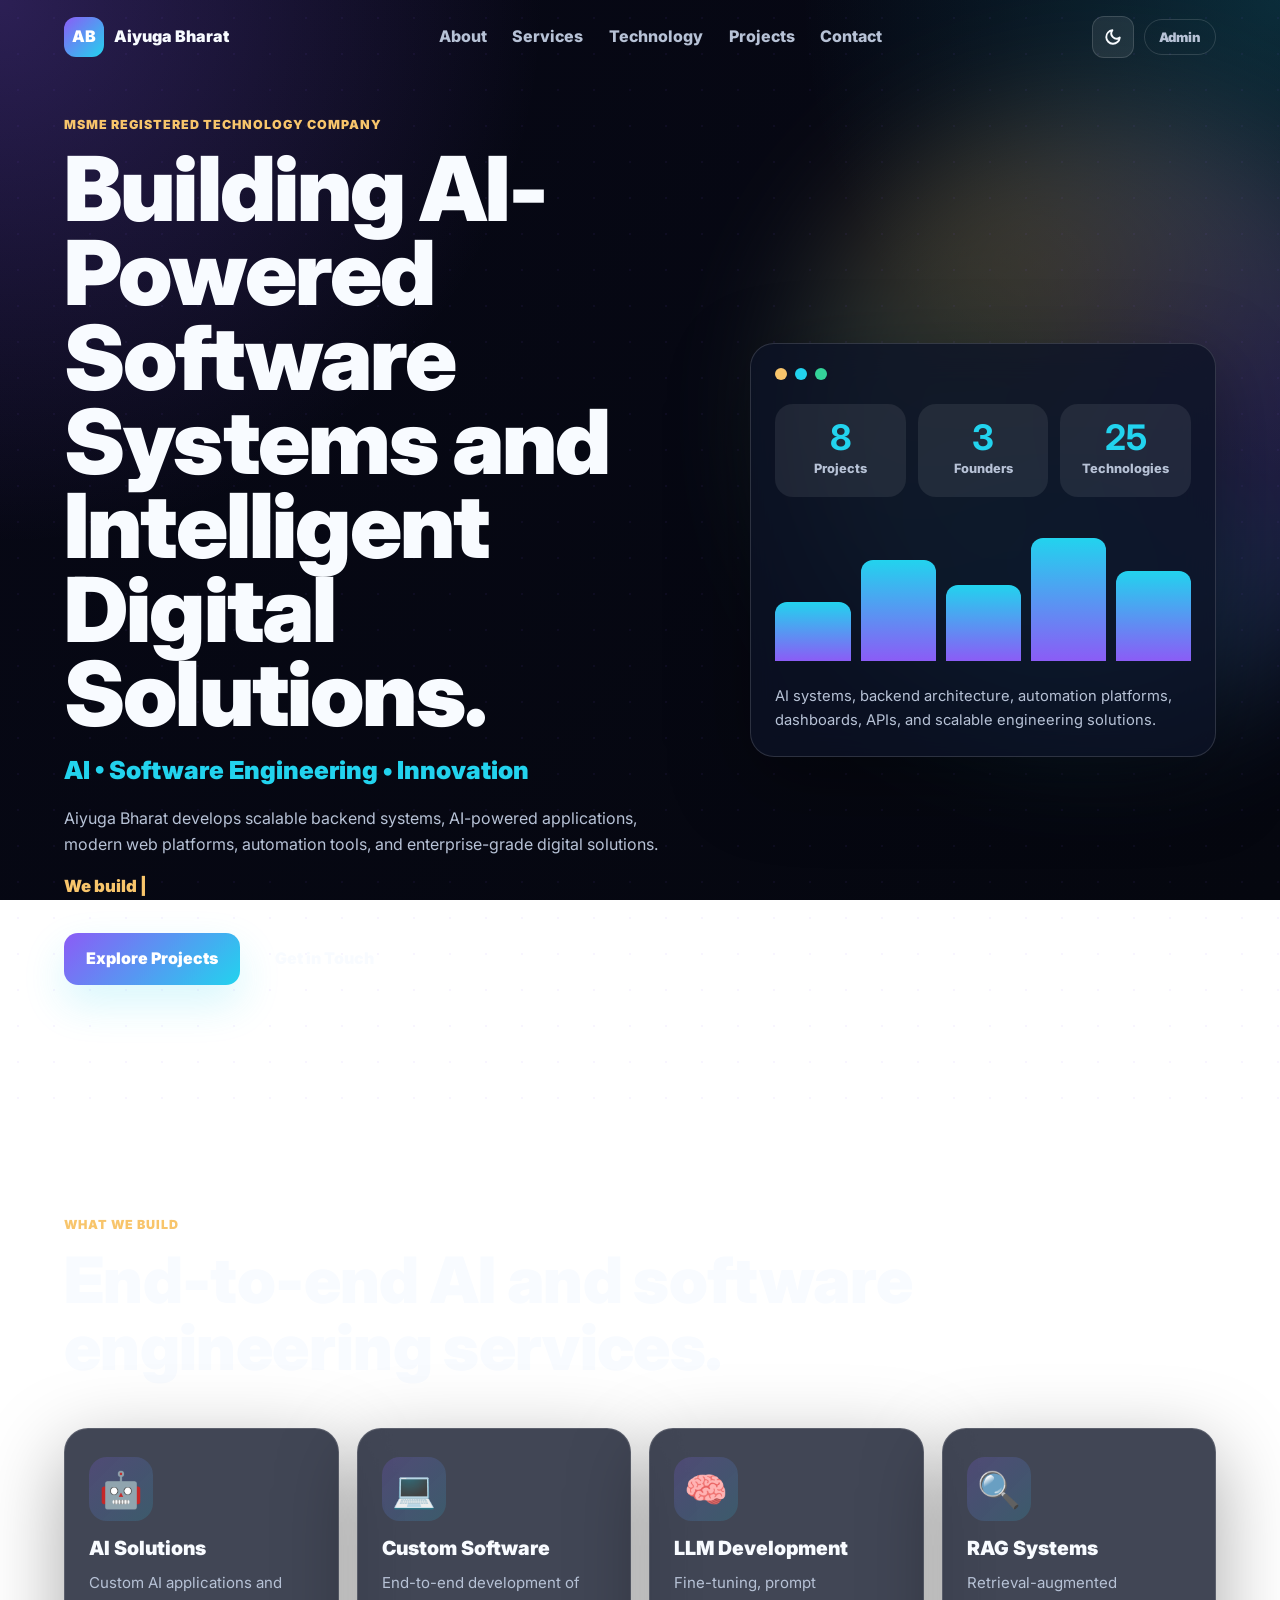
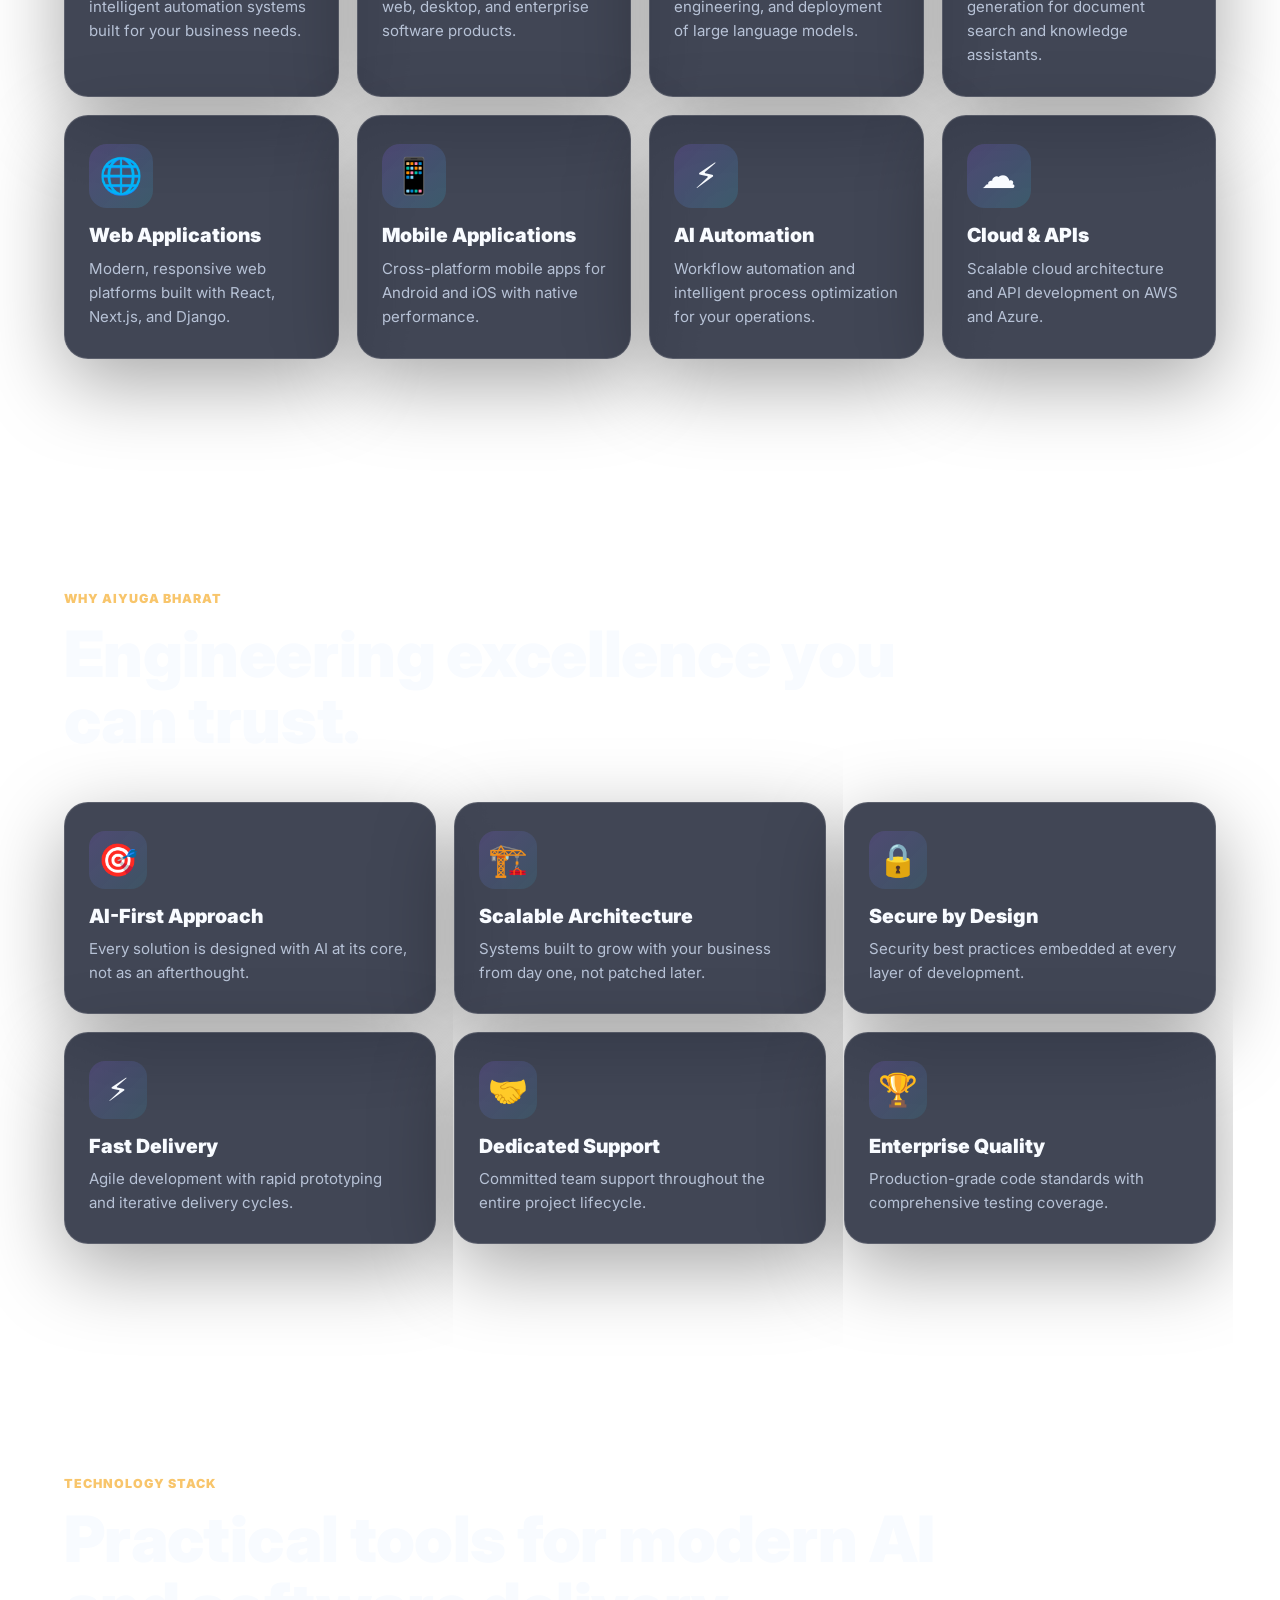
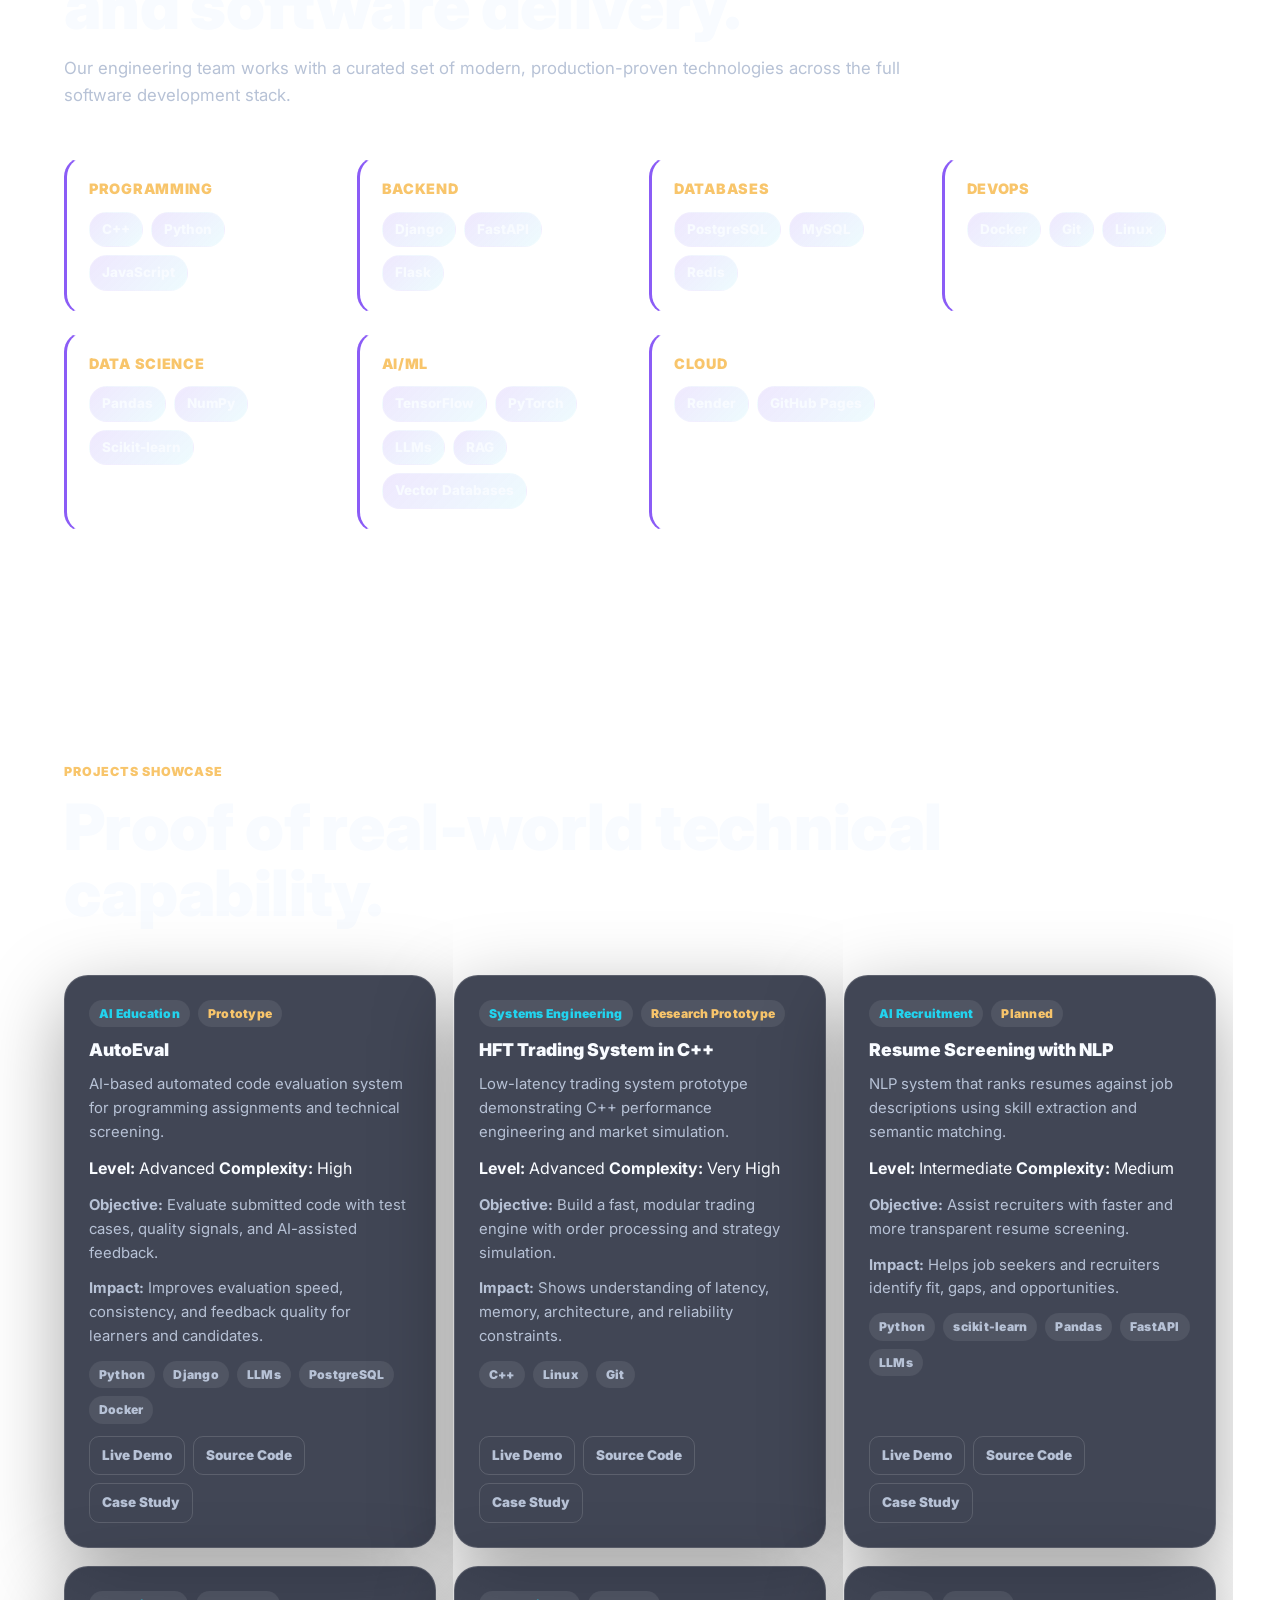
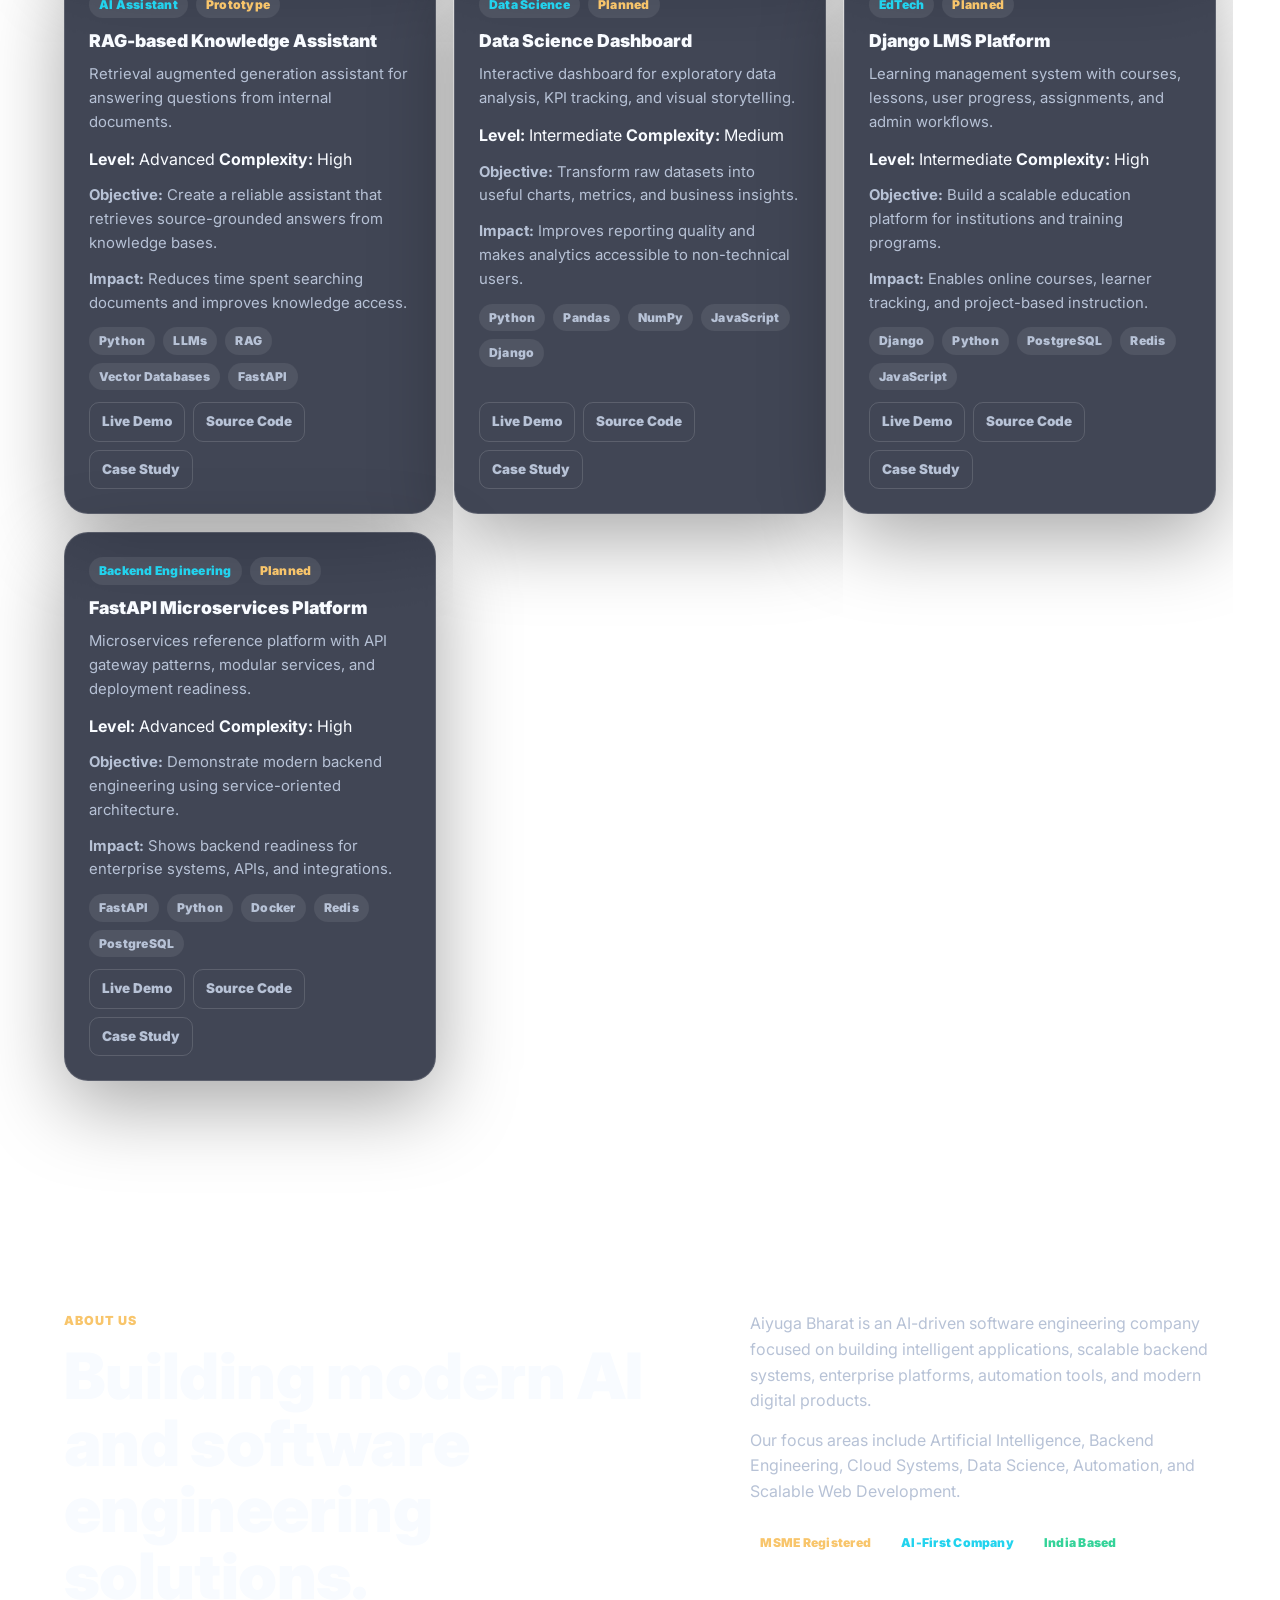
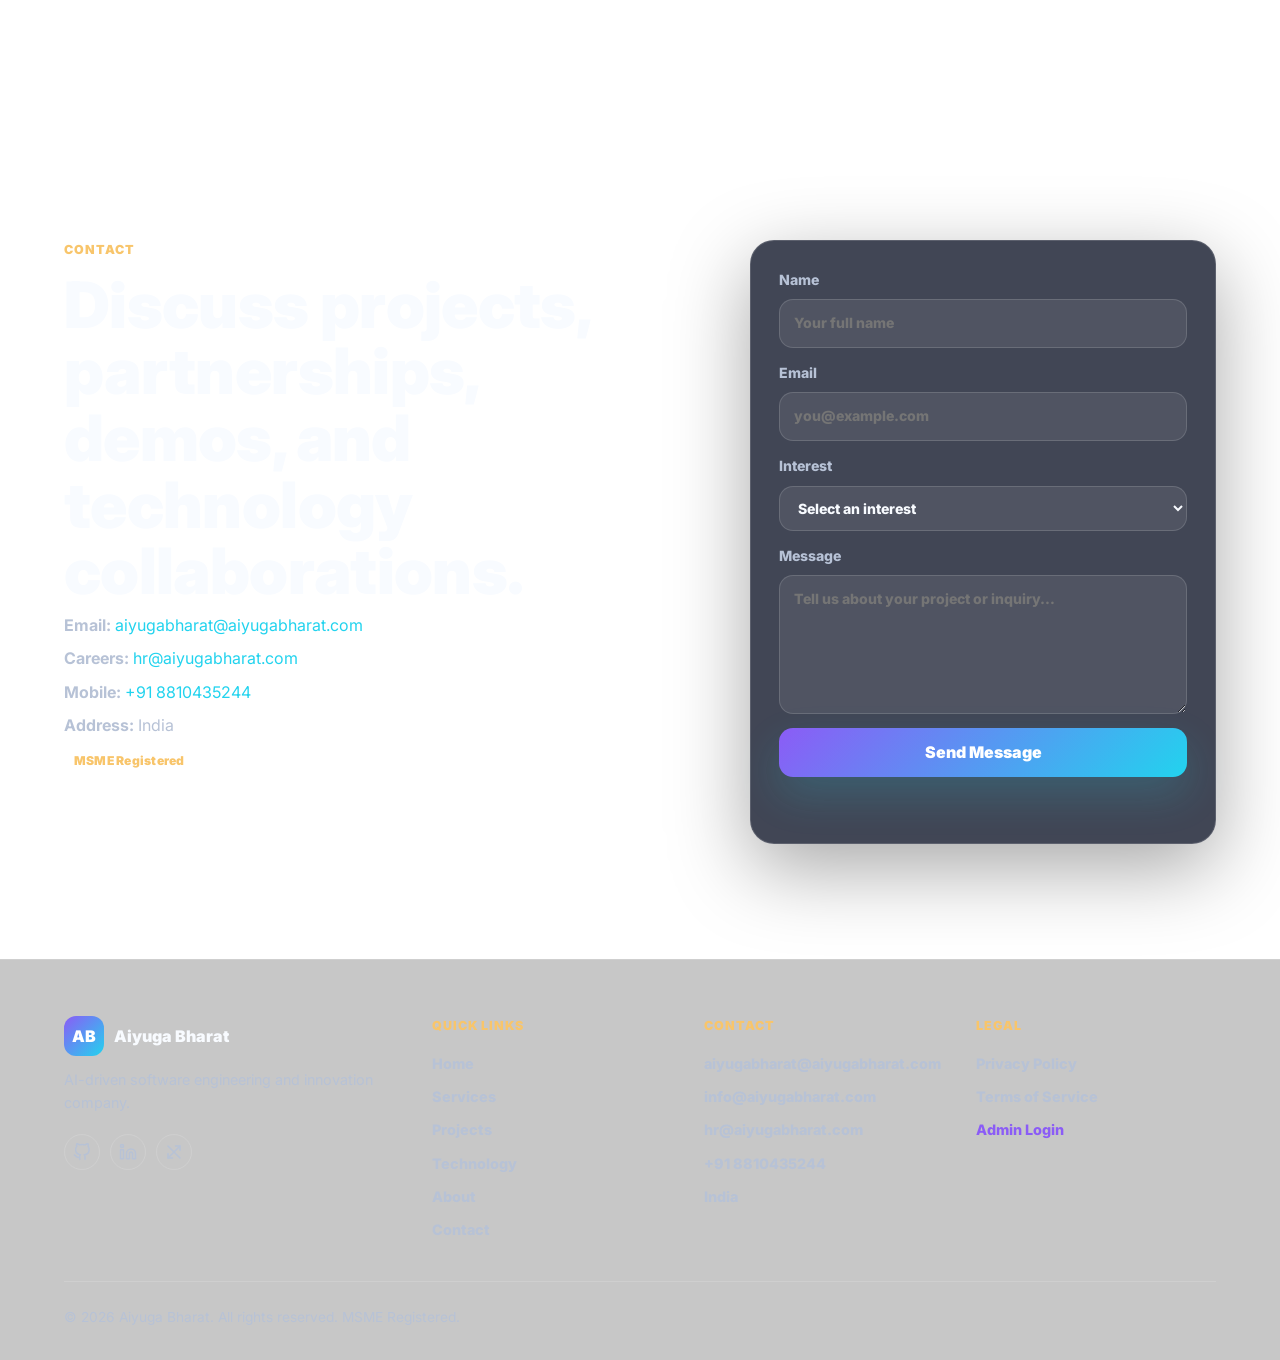
==== commit 5485d38d: "Update index.html" ====
--- a/index.html
+++ b/index.html
@@ -276,10 +276,10 @@
         <a class="social-link" href="https://github.com/sonudev2002/aiyugabharat" target="_blank" rel="noopener" aria-label="GitHub">
           <svg xmlns="http://www.w3.org/2000/svg" width="18" height="18" viewBox="0 0 24 24" fill="none" stroke="currentColor" stroke-width="2" stroke-linecap="round" stroke-linejoin="round"><path d="M9 19c-5 1.5-5-2.5-7-3m14 6v-3.87a3.37 3.37 0 0 0-.94-2.61c3.14-.35 6.44-1.54 6.44-7A5.44 5.44 0 0 0 20 4.77 5.07 5.07 0 0 0 19.91 1S18.73.65 16 2.48a13.38 13.38 0 0 0-7 0C6.27.65 5.09 1 5.09 1A5.07 5.07 0 0 0 5 4.77a5.44 5.44 0 0 0-1.5 3.78c0 5.42 3.3 6.61 6.44 7A3.37 3.37 0 0 0 9 18.13V22"/></svg>
         </a>
-        <a class="social-link" href="https://linkedin.com/" target="_blank" rel="noopener" aria-label="LinkedIn">
+        <a class="social-link" href="https://www.linkedin.com/company/aiyugabharat/" target="_blank" rel="noopener" aria-label="LinkedIn">
           <svg xmlns="http://www.w3.org/2000/svg" width="18" height="18" viewBox="0 0 24 24" fill="none" stroke="currentColor" stroke-width="2" stroke-linecap="round" stroke-linejoin="round"><path d="M16 8a6 6 0 0 1 6 6v7h-4v-7a2 2 0 0 0-2-2 2 2 0 0 0-2 2v7h-4v-7a6 6 0 0 1 6-6z"/><rect x="2" y="9" width="4" height="12"/><circle cx="4" cy="4" r="2"/></svg>
         </a>
-        <a class="social-link" href="https://twitter.com/" target="_blank" rel="noopener" aria-label="Twitter / X">
+        <a class="social-link" href="https://x.com/aiyugabharat" target="_blank" rel="noopener" aria-label="Twitter / X">
           <svg xmlns="http://www.w3.org/2000/svg" width="18" height="18" viewBox="0 0 24 24" fill="none" stroke="currentColor" stroke-width="2" stroke-linecap="round" stroke-linejoin="round"><path d="M4 4l16 16M4 20L20 4"/><path d="M14 4h6v6M10 20H4v-6"/></svg>
         </a>
       </div>
@@ -301,6 +301,7 @@
       <p class="footer-col-heading">Contact</p>
       <div class="footer-contact">
         <a href="mailto:aiyugabharat@aiyugabharat.com">aiyugabharat@aiyugabharat.com</a>
+         <a href="mailto:info@aiyugabharat.com">info@aiyugabharat.com</a>
         <a href="mailto:hr@aiyugabharat.com">hr@aiyugabharat.com</a>
         <a href="tel:+918810435244">+91 8810435244</a>
         <span>India</span>
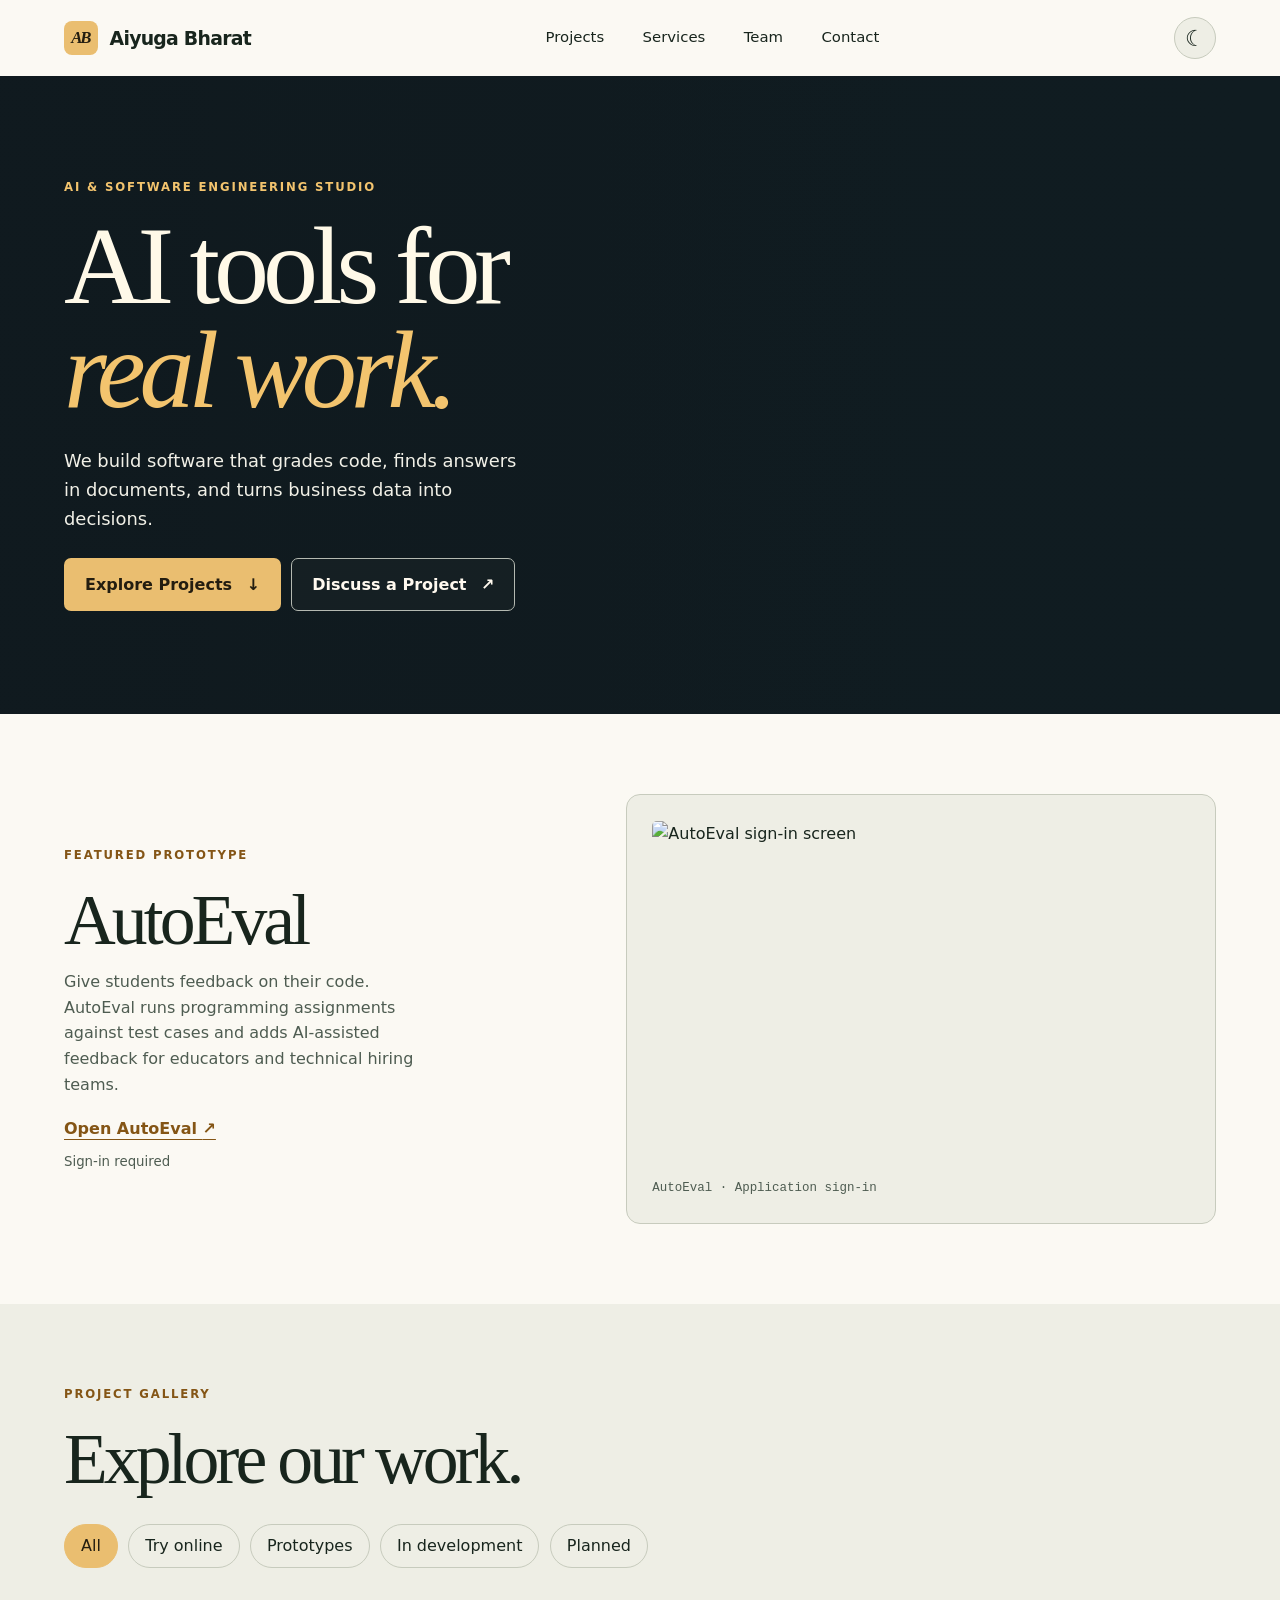
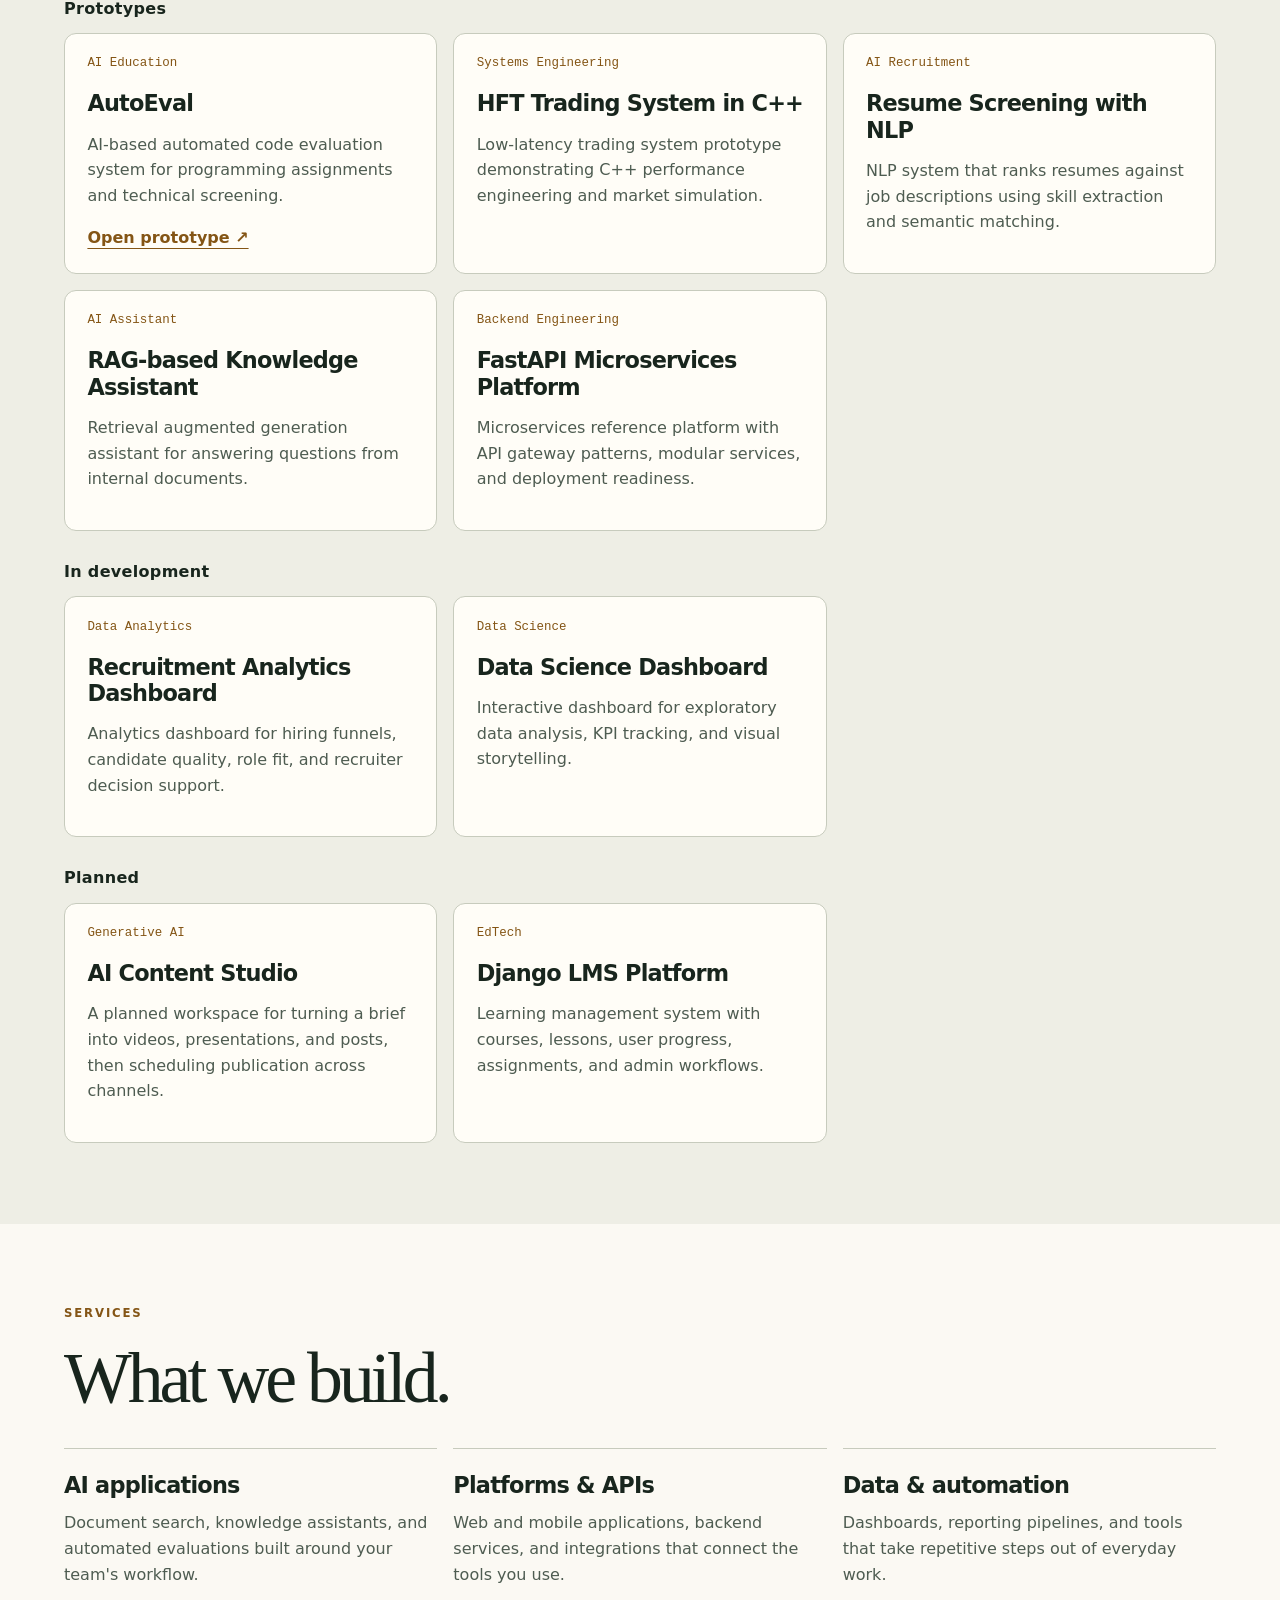
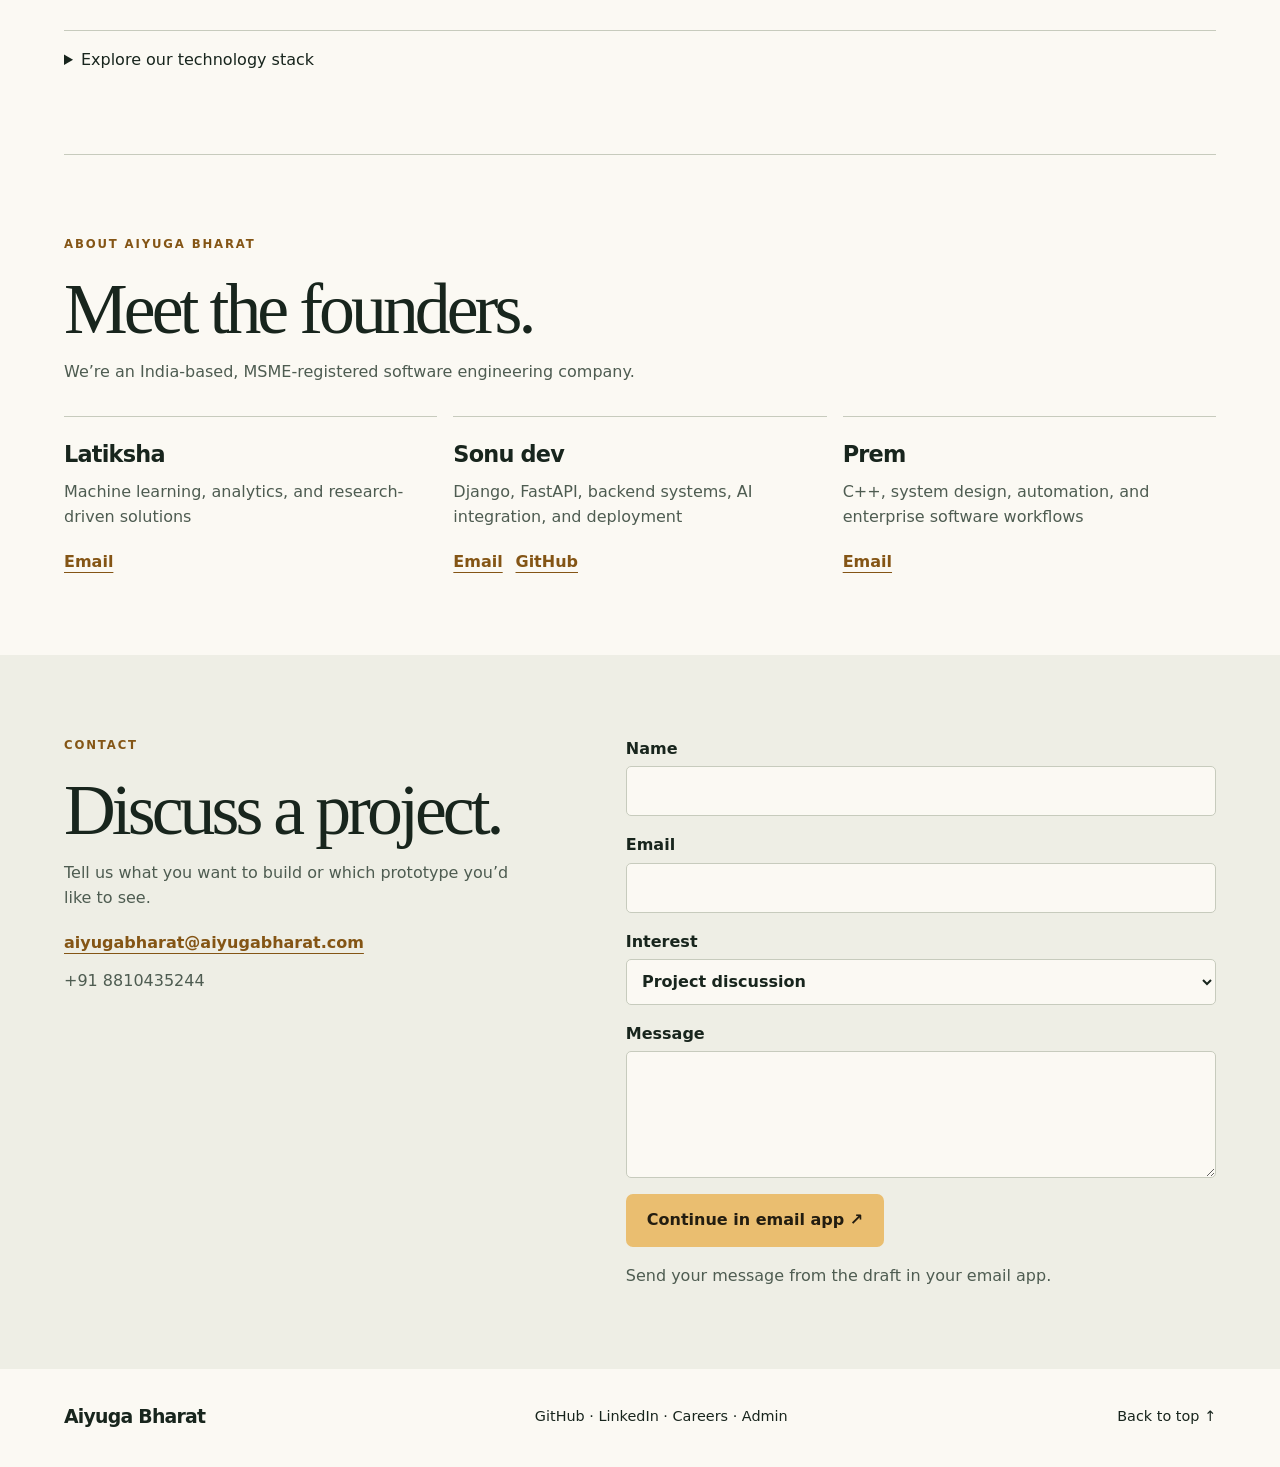
==== commit 49bdb86a: "Add files via upload" ====
--- a/index.html
+++ b/index.html
@@ -16,9 +16,6 @@
   <meta name="twitter:title" content="Aiyuga Bharat">
   <meta name="twitter:description" content="AI-powered software engineering and intelligent digital solutions.">
   <link rel="canonical" href="https://aiyugabharat.com/">
-  <link rel="preconnect" href="https://fonts.googleapis.com">
-  <link rel="preconnect" href="https://fonts.gstatic.com" crossorigin>
-  <link href="https://fonts.googleapis.com/css2?family=Inter:wght@400;600;800;900&display=swap" rel="stylesheet">
   <link rel="stylesheet" href="style.css">
   <script type="application/ld+json">
   {
@@ -32,298 +29,46 @@
   </script>
 </head>
 <body>
-
-  <!-- LOADER -->
-  <div class="loader" data-loader>
-    <div class="loader-mark">AB</div>
-    <p>Loading Aiyuga Bharat</p>
-  </div>
-
-  <!-- HEADER -->
-  <header class="site-header" data-header>
-    <a class="brand" href="#home">
-      <span class="brand-mark">AB</span>
-      <span>Aiyuga Bharat</span>
-    </a>
-    <nav class="nav-links" data-nav>
-      <a href="#about">About</a>
-      <a href="#services">Services</a>
-      <a href="#technology">Technology</a>
-      <a href="#projects">Projects</a>
-      <a href="#contact">Contact</a>
-    </nav>
-    <div class="header-actions">
-      <button class="icon-button" type="button" data-theme-toggle aria-label="Toggle theme">
-        <svg class="theme-icon theme-icon-sun" xmlns="http://www.w3.org/2000/svg" width="18" height="18" viewBox="0 0 24 24" fill="none" stroke="currentColor" stroke-width="2.5" stroke-linecap="round" stroke-linejoin="round"><circle cx="12" cy="12" r="4"/><path d="M12 2v2M12 20v2M4.93 4.93l1.41 1.41M17.66 17.66l1.41 1.41M2 12h2M20 12h2M6.34 17.66l-1.41 1.41M19.07 4.93l-1.41 1.41"/></svg>
-        <svg class="theme-icon theme-icon-moon" xmlns="http://www.w3.org/2000/svg" width="18" height="18" viewBox="0 0 24 24" fill="none" stroke="currentColor" stroke-width="2.5" stroke-linecap="round" stroke-linejoin="round"><path d="M21 12.79A9 9 0 1 1 11.21 3a7 7 0 0 0 9.79 9.79z"/></svg>
-      </button>
-      <a class="admin-link" href="admin.html">Admin</a>
-      <button class="nav-toggle" type="button" data-nav-toggle aria-label="Toggle menu" aria-expanded="false">
-        <span></span><span></span><span></span>
-      </button>
+<a class="skip" href="#main">Skip to content</a>
+<header class="shell mast">
+  <a class="brand" href="#home"><b aria-hidden="true">AB</b> Aiyuga Bharat</a>
+  <nav aria-label="Main"><a href="#projects">Projects</a><a href="#services">Services</a><a href="#about">Team</a><a href="#contact">Contact</a></nav>
+  <button class="theme" type="button" aria-label="Switch to light theme">☼</button>
+</header>
+<main id="main">
+  <section class="hero" id="home">
+    <div class="shell"><div class="hero-copy">
+      <p class="kicker">AI &amp; software engineering studio</p>
+      <h1>AI tools for<br><em>real work.</em></h1>
+      <p>We build software that grades code, finds answers in documents, and turns business data into decisions.</p>
+      <div class="actions"><a class="button" href="#projects">Explore Projects <span aria-hidden="true">↓</span></a><a class="button ghost" href="#contact">Discuss a Project <span aria-hidden="true">↗</span></a></div>
+    </div></div>
+  </section>
+  <section class="shell section feature" aria-labelledby="feature-title">
+    <div class="feature-text"><p class="kicker">Featured prototype</p><h2 id="feature-title">AutoEval</h2>
+      <p>Give students feedback on their code. AutoEval runs programming assignments against test cases and adds AI-assisted feedback for educators and technical hiring teams.</p>
+      <a class="text-link" href="https://autoeval.aiyugabharat.com/">Open AutoEval <span aria-hidden="true">↗</span></a><small>Sign-in required</small>
     </div>
-  </header>
-
-  <main>
-
-    <!-- HERO -->
-    <section class="hero section-shell" id="home">
-      <div class="hero-grid">
-        <div class="hero-copy reveal">
-          <p class="eyebrow">MSME Registered Technology Company</p>
-          <h1>Building AI-Powered Software Systems and Intelligent Digital Solutions.</h1>
-          <p class="hero-tagline">AI &bull; Software Engineering &bull; Innovation</p>
-          <p class="hero-subtitle">Aiyuga Bharat develops scalable backend systems, AI-powered applications, modern web platforms, automation tools, and enterprise-grade digital solutions.</p>
-          <p class="typing-line">We build <span data-typing></span></p>
-          <div class="hero-actions">
-            <a class="button primary" href="#projects">Explore Projects</a>
-            <a class="button ghost" href="#contact">Get in Touch</a>
-          </div>
-        </div>
-        <div class="hero-visual reveal">
-          <div class="glass-panel hero-dashboard">
-            <div class="panel-top"><span></span><span></span><span></span></div>
-            <div class="metric-row">
-              <div><strong data-counter="8">0</strong><span>Projects</span></div>
-              <div><strong data-counter="3">0</strong><span>Founders</span></div>
-              <div><strong data-counter="25">0</strong><span>Technologies</span></div>
-            </div>
-            <div class="signal-chart">
-              <span></span><span></span><span></span><span></span><span></span>
-            </div>
-            <p>AI systems, backend architecture, automation platforms, dashboards, APIs, and scalable engineering solutions.</p>
-          </div>
-        </div>
-      </div>
-    </section>
-
-    <!-- SERVICES -->
-    <section class="section-shell" id="services">
-      <div class="section-heading reveal">
-        <p class="eyebrow">What We Build</p>
-        <h2>End-to-end AI and software engineering services.</h2>
-      </div>
-      <div class="service-grid">
-        <article class="service-card reveal">
-          <div class="service-icon">🤖</div>
-          <h3>AI Solutions</h3>
-          <p>Custom AI applications and intelligent automation systems built for your business needs.</p>
-        </article>
-        <article class="service-card reveal">
-          <div class="service-icon">💻</div>
-          <h3>Custom Software</h3>
-          <p>End-to-end development of web, desktop, and enterprise software products.</p>
-        </article>
-        <article class="service-card reveal">
-          <div class="service-icon">🧠</div>
-          <h3>LLM Development</h3>
-          <p>Fine-tuning, prompt engineering, and deployment of large language models.</p>
-        </article>
-        <article class="service-card reveal">
-          <div class="service-icon">🔍</div>
-          <h3>RAG Systems</h3>
-          <p>Retrieval-augmented generation for document search and knowledge assistants.</p>
-        </article>
-        <article class="service-card reveal">
-          <div class="service-icon">🌐</div>
-          <h3>Web Applications</h3>
-          <p>Modern, responsive web platforms built with React, Next.js, and Django.</p>
-        </article>
-        <article class="service-card reveal">
-          <div class="service-icon">📱</div>
-          <h3>Mobile Applications</h3>
-          <p>Cross-platform mobile apps for Android and iOS with native performance.</p>
-        </article>
-        <article class="service-card reveal">
-          <div class="service-icon">⚡</div>
-          <h3>AI Automation</h3>
-          <p>Workflow automation and intelligent process optimization for your operations.</p>
-        </article>
-        <article class="service-card reveal">
-          <div class="service-icon">☁️</div>
-          <h3>Cloud &amp; APIs</h3>
-          <p>Scalable cloud architecture and API development on AWS and Azure.</p>
-        </article>
-      </div>
-    </section>
-
-    <!-- WHY CHOOSE US -->
-    <section class="section-shell why-us-section" id="why-us">
-      <div class="section-heading reveal">
-        <p class="eyebrow">Why AIYUGA Bharat</p>
-        <h2>Engineering excellence you can trust.</h2>
-      </div>
-      <div class="feature-grid">
-        <article class="feature-card reveal">
-          <div class="feature-icon">🎯</div>
-          <h3>AI-First Approach</h3>
-          <p>Every solution is designed with AI at its core, not as an afterthought.</p>
-        </article>
-        <article class="feature-card reveal">
-          <div class="feature-icon">🏗️</div>
-          <h3>Scalable Architecture</h3>
-          <p>Systems built to grow with your business from day one, not patched later.</p>
-        </article>
-        <article class="feature-card reveal">
-          <div class="feature-icon">🔒</div>
-          <h3>Secure by Design</h3>
-          <p>Security best practices embedded at every layer of development.</p>
-        </article>
-        <article class="feature-card reveal">
-          <div class="feature-icon">⚡</div>
-          <h3>Fast Delivery</h3>
-          <p>Agile development with rapid prototyping and iterative delivery cycles.</p>
-        </article>
-        <article class="feature-card reveal">
-          <div class="feature-icon">🤝</div>
-          <h3>Dedicated Support</h3>
-          <p>Committed team support throughout the entire project lifecycle.</p>
-        </article>
-        <article class="feature-card reveal">
-          <div class="feature-icon">🏆</div>
-          <h3>Enterprise Quality</h3>
-          <p>Production-grade code standards with comprehensive testing coverage.</p>
-        </article>
-      </div>
-    </section>
-
-    <!-- TECHNOLOGY -->
-    <section class="section-shell" id="technology">
-      <div class="section-heading reveal">
-        <p class="eyebrow">Technology Stack</p>
-        <h2>Practical tools for modern AI and software delivery.</h2>
-        <p class="section-intro reveal">Our engineering team works with a curated set of modern, production-proven technologies across the full software development stack.</p>
-      </div>
-      <div class="tech-grid" data-tech-grid></div>
-    </section>
-
-    <!-- PROJECTS -->
-    <section class="section-shell" id="projects">
-      <div class="section-heading reveal">
-        <p class="eyebrow">Projects Showcase</p>
-        <h2>Proof of real-world technical capability.</h2>
-      </div>
-      <div class="projects-grid" data-projects-grid></div>
-    </section>
-
-    <!-- ABOUT -->
-    <section class="section-shell split-section" id="about">
-      <div class="reveal">
-        <p class="eyebrow">About Us</p>
-        <h2>Building modern AI and software engineering solutions.</h2>
-      </div>
-      <div class="stacked-copy reveal">
-        <p>Aiyuga Bharat is an AI-driven software engineering company focused on building intelligent applications, scalable backend systems, enterprise platforms, automation tools, and modern digital products.</p>
-        <p>Our focus areas include Artificial Intelligence, Backend Engineering, Cloud Systems, Data Science, Automation, and Scalable Web Development.</p>
-        <div class="about-badges">
-          <span class="badge gold">MSME Registered</span>
-          <span class="badge cyan">AI-First Company</span>
-          <span class="badge open">India Based</span>
-        </div>
-      </div>
-    </section>
-
-    <!-- CONTACT -->
-    <section class="section-shell contact-section" id="contact">
-      <div class="reveal">
-        <p class="eyebrow">Contact</p>
-        <h2>Discuss projects, partnerships, demos, and technology collaborations.</h2>
-        <div class="contact-list">
-          <p><strong>Email:</strong> <a href="mailto:aiyugabharat@aiyugabharat.com">aiyugabharat@aiyugabharat.com</a></p>
-          <p><strong>Careers:</strong> <a href="mailto:hr@aiyugabharat.com">hr@aiyugabharat.com</a></p>
-          <p><strong>Mobile:</strong> <a href="tel:+918810435244">+91 8810435244</a></p>
-          <p><strong>Address:</strong> India</p>
-          <p><span class="badge gold">MSME Registered</span></p>
-        </div>
-      </div>
-      <form
-        class="contact-form reveal"
-        action="https://formspree.io/f/YOUR_FORM_ID"
-        method="POST"
-        data-contact-form
-        novalidate>
-        <input type="text" name="_gotcha" style="display:none" tabindex="-1" autocomplete="off">
-        <label>Name<input name="name" type="text" required placeholder="Your full name"></label>
-        <label>Email<input name="email" type="email" required placeholder="you@example.com"></label>
-        <label>Interest
-          <select name="interest" required>
-            <option value="">Select an interest</option>
-            <option>Business Partnership</option>
-            <option>Project Discussion</option>
-            <option>Demo Request</option>
-            <option>Technology Collaboration</option>
-            <option>AI Consultation</option>
-            <option>Career Inquiry</option>
-          </select>
-        </label>
-        <label>Message<textarea name="message" rows="5" required placeholder="Tell us about your project or inquiry…"></textarea></label>
-        <button class="button primary" type="submit">Send Message</button>
-        <p class="form-status" data-contact-status></p>
-      </form>
-    </section>
-
-  </main>
-
-  <!-- FOOTER -->
-  <footer class="site-footer">
-    <div class="footer-col footer-brand-col">
-      <a class="brand" href="#home">
-        <span class="brand-mark">AB</span>
-        <span>Aiyuga Bharat</span>
-      </a>
-      <p class="footer-tagline">AI-driven software engineering and innovation company.</p>
-      <div class="social-links">
-        <a class="social-link" href="https://github.com/sonudev2002/aiyugabharat" target="_blank" rel="noopener" aria-label="GitHub">
-          <svg xmlns="http://www.w3.org/2000/svg" width="18" height="18" viewBox="0 0 24 24" fill="none" stroke="currentColor" stroke-width="2" stroke-linecap="round" stroke-linejoin="round"><path d="M9 19c-5 1.5-5-2.5-7-3m14 6v-3.87a3.37 3.37 0 0 0-.94-2.61c3.14-.35 6.44-1.54 6.44-7A5.44 5.44 0 0 0 20 4.77 5.07 5.07 0 0 0 19.91 1S18.73.65 16 2.48a13.38 13.38 0 0 0-7 0C6.27.65 5.09 1 5.09 1A5.07 5.07 0 0 0 5 4.77a5.44 5.44 0 0 0-1.5 3.78c0 5.42 3.3 6.61 6.44 7A3.37 3.37 0 0 0 9 18.13V22"/></svg>
-        </a>
-        <a class="social-link" href="https://www.linkedin.com/company/aiyugabharat/" target="_blank" rel="noopener" aria-label="LinkedIn">
-          <svg xmlns="http://www.w3.org/2000/svg" width="18" height="18" viewBox="0 0 24 24" fill="none" stroke="currentColor" stroke-width="2" stroke-linecap="round" stroke-linejoin="round"><path d="M16 8a6 6 0 0 1 6 6v7h-4v-7a2 2 0 0 0-2-2 2 2 0 0 0-2 2v7h-4v-7a6 6 0 0 1 6-6z"/><rect x="2" y="9" width="4" height="12"/><circle cx="4" cy="4" r="2"/></svg>
-        </a>
-        <a class="social-link" href="https://x.com/aiyugabharat" target="_blank" rel="noopener" aria-label="Twitter / X">
-          <svg xmlns="http://www.w3.org/2000/svg" width="18" height="18" viewBox="0 0 24 24" fill="none" stroke="currentColor" stroke-width="2" stroke-linecap="round" stroke-linejoin="round"><path d="M4 4l16 16M4 20L20 4"/><path d="M14 4h6v6M10 20H4v-6"/></svg>
-        </a>
-      </div>
-    </div>
-
-    <div class="footer-col">
-      <p class="footer-col-heading">Quick Links</p>
-      <nav class="footer-nav">
-        <a href="#home">Home</a>
-        <a href="#services">Services</a>
-        <a href="#projects">Projects</a>
-        <a href="#technology">Technology</a>
-        <a href="#about">About</a>
-        <a href="#contact">Contact</a>
-      </nav>
-    </div>
-
-    <div class="footer-col">
-      <p class="footer-col-heading">Contact</p>
-      <div class="footer-contact">
-        <a href="mailto:aiyugabharat@aiyugabharat.com">aiyugabharat@aiyugabharat.com</a>
-         <a href="mailto:info@aiyugabharat.com">info@aiyugabharat.com</a>
-        <a href="mailto:hr@aiyugabharat.com">hr@aiyugabharat.com</a>
-        <a href="tel:+918810435244">+91 8810435244</a>
-        <span>India</span>
-      </div>
-    </div>
-
-    <div class="footer-col">
-      <p class="footer-col-heading">Legal</p>
-      <nav class="footer-nav">
-        <a href="#">Privacy Policy</a>
-        <a href="#">Terms of Service</a>
-        <a href="admin.html" class="footer-admin-link">Admin Login</a>
-      </nav>
-    </div>
-
-    <div class="footer-bottom">
-      <p>&copy; <span data-year></span> Aiyuga Bharat. All rights reserved. MSME Registered.</p>
-    </div>
-  </footer>
-
-  <button class="back-to-top" type="button" data-back-to-top aria-label="Back to top">↑</button>
-
-  <script src="script.js"></script>
-</body>
-</html>
+    <figure><img src="assets/autoeval.webp" width="1180" height="760" alt="AutoEval sign-in screen" loading="lazy"><figcaption>AutoEval · Application sign-in</figcaption></figure>
+  </section>
+  <section id="projects" class="band"><div class="shell section">
+    <p class="kicker">Project gallery</p><h2>Explore our work.</h2>
+    <div class="filters" aria-label="Filter projects" role="group" id="filters"></div>
+    <p id="results" class="sr" role="status"></p><div id="gallery"></div>
+    <noscript>Enable JavaScript to browse the full catalog, or open the featured AutoEval prototype above.</noscript>
+  </div></section>
+  <section class="shell section" id="services"><p class="kicker">Services</p><h2>What we build.</h2>
+    <div class="columns"><article><h3>AI applications</h3><p>Document search, knowledge assistants, and automated evaluations built around your team's workflow.</p></article>
+    <article><h3>Platforms &amp; APIs</h3><p>Web and mobile applications, backend services, and integrations that connect the tools you use.</p></article>
+    <article><h3>Data &amp; automation</h3><p>Dashboards, reporting pipelines, and tools that take repetitive steps out of everyday work.</p></article></div>
+    <details id="technology"><summary>Explore our technology stack</summary><p>Python, C++, JavaScript, Django, FastAPI, Flask, PostgreSQL, Redis, Docker, TensorFlow, PyTorch, and retrieval-augmented generation.</p></details>
+  </section>
+  <section class="shell section team" id="about"><p class="kicker">About Aiyuga Bharat</p><h2>Meet the founders.</h2><p>We’re an India-based, MSME-registered software engineering company.</p><div class="columns" id="team"></div></section>
+  <section class="band" id="contact"><div class="shell section contact"><div><p class="kicker">Contact</p><h2>Discuss a project.</h2><p>Tell us what you want to build or which prototype you’d like to see.</p><a class="text-link" href="mailto:aiyugabharat@aiyugabharat.com">aiyugabharat@aiyugabharat.com</a><p><a href="tel:+918810435244">+91 8810435244</a></p></div>
+    <form id="inquiry" hidden><label>Name<input name="name" autocomplete="name" required></label><label>Email<input type="email" name="email" autocomplete="email" required></label>
+    <label>Interest<select name="interest"><option>Project discussion</option><option>Demo request</option><option>Partnership</option><option>Career inquiry</option></select></label>
+    <label>Message<textarea name="message" rows="4" required></textarea></label><button class="button" type="submit">Continue in email app ↗</button><p id="delivery" role="status">Send your message from the draft in your email app.</p></form>
+  </div></section>
+</main>
+<footer class="shell"><a class="brand" href="#home">Aiyuga Bharat</a><div><a href="https://github.com/sonudev2002/aiyugabharat">GitHub</a> · <a href="https://www.linkedin.com/company/aiyugabharat/">LinkedIn</a> · <a href="mailto:hr@aiyugabharat.com">Careers</a> · <a href="admin.html">Admin</a></div><a href="#home">Back to top ↑</a></footer>
+<script src="script.js" defer></script></body></html>
--- a/style.css
+++ b/style.css
@@ -1,458 +1,83 @@
-/* ─── DESIGN TOKENS ──────────────────────────────────────────────────────── */
 :root {
-  --bg: #070816;
-  --surface: rgba(255, 255, 255, 0.08);
-  --surface-strong: rgba(255, 255, 255, 0.14);
-  --card: rgba(12, 18, 38, 0.78);
-  --text: #f8fbff;
-  --muted: #b7c2d6;
-  --line: rgba(255, 255, 255, 0.14);
-  --purple: #8b5cf6;
-  --cyan: #22d3ee;
-  --gold: #f8c56b;
-  --black: #05070f;
-  --green: #34d399;
-  --danger: #fb7185;
-  --shadow: 0 24px 80px rgba(0, 0, 0, 0.35);
+  color-scheme:dark;
+  --bg:#101714; --panel:#18221e; --card:#202b25; --ink:#f5f1e6; --muted:#b8c4ba;
+  --line:#39443b; --accent:#f3c46e; --solid:#f3c46e; --button-ink:#231d10;
 }
-
-[data-theme="light"] {
-  --bg: #f7f8ff;
-  --surface: rgba(255, 255, 255, 0.78);
-  --surface-strong: #ffffff;
-  --card: rgba(255, 255, 255, 0.92);
-  --text: #111827;
-  --muted: #4b5563;
-  --line: rgba(17, 24, 39, 0.12);
-  --black: #ffffff;
-  --shadow: 0 24px 80px rgba(30, 41, 59, 0.14);
+:root[data-theme="light"] {
+  color-scheme:light;
+  --bg:#fbf9f3; --panel:#eeeee5; --card:#fffdf7; --ink:#18251d; --muted:#4e5c51;
+  --line:#c7cbbd; --accent:#845515; --solid:#eabe70;
 }
-
-/* ─── RESET & BASE ───────────────────────────────────────────────────────── */
-* { box-sizing: border-box; }
-html { scroll-behavior: smooth; }
-body {
-  margin: 0;
-  color: var(--text);
-  background:
-    radial-gradient(circle at top left, rgba(139, 92, 246, 0.28), transparent 34rem),
-    radial-gradient(circle at top right, rgba(34, 211, 238, 0.18), transparent 30rem),
-    linear-gradient(135deg, var(--bg), var(--black));
-  background-attachment: fixed;
-  font-family: Inter, ui-sans-serif, system-ui, -apple-system, BlinkMacSystemFont, "Segoe UI", sans-serif;
-  line-height: 1.6;
+* {box-sizing:border-box}
+html {scroll-behavior:smooth;scroll-padding-top:1.5rem}
+body {margin:0;background:var(--bg);color:var(--ink);font:1rem/1.6 Inter,system-ui,sans-serif}
+a {color:inherit;text-decoration:none}
+a:hover,summary:hover {text-decoration:underline;text-underline-offset:.25em}
+button,input,select,textarea {font:inherit}
+button,summary {cursor:pointer}
+:focus-visible {outline:3px solid var(--accent);outline-offset:3px}
+.shell {width:min(1160px,90%);margin-inline:auto}
+.mast,nav,.brand,.actions,footer,.filters {display:flex;align-items:center}
+.mast {min-height:76px;gap:2rem;justify-content:space-between}
+.brand {gap:.7rem;font-weight:720;letter-spacing:-.04em;font-size:1.18rem}
+.brand b {display:grid;place-items:center;width:2.15rem;height:2.15rem;background:var(--solid);color:var(--button-ink);border-radius:8px;font:italic bold 1.05rem Georgia,serif;letter-spacing:-.13em;padding-right:.12em}
+nav {gap:clamp(1rem,3vw,2.5rem);font-size:.93rem}
+nav a {padding:.55rem 0}
+.theme {border:1px solid var(--line);border-radius:50%;width:42px;height:42px;background:var(--panel);color:var(--ink);font-size:1.4rem;line-height:1}
+.hero {color:#fff9e8;background:#101c21 linear-gradient(90deg,#0e191ef2 5%,#101b20db 34%,#101b2044 61%,transparent 100%);position:relative;isolation:isolate;overflow:hidden}
+.hero::before {content:"";position:absolute;inset:0;z-index:-1;background:linear-gradient(90deg,#101a1fed,#101a1fa8 38%,transparent 72%),url("assets/studio.webp") center 55%/cover no-repeat}
+.hero-copy {padding:clamp(4rem,8vw,8rem) 0;max-width:555px}
+.kicker {margin:0 0 1.15rem;color:var(--accent);font-weight:720;font-size:.73rem;letter-spacing:.16em;text-transform:uppercase}
+.hero .kicker,.hero em {color:#f3c46e}
+h1,h2 {font:500 clamp(2.55rem,5.6vw,5rem)/1.04 Georgia,serif;letter-spacing:-.055em;margin:0;text-wrap:balance}
+h1 {font-size:clamp(4.5rem,8.6vw,8.2rem);line-height:.94}
+h3 {line-height:1.17;letter-spacing:-.035em;font-size:1.4rem;margin:.45rem 0}
+p {color:var(--muted);margin:.75rem 0 1.2rem}
+.hero-copy>p:not(.kicker) {max-width:460px;font-size:1.12rem;color:#f1f0e7;margin:1.55rem 0}
+.actions,.filters {flex-wrap:wrap;gap:.65rem}
+.button {display:inline-flex;gap:.9em;align-items:center;justify-content:center;background:var(--solid);color:var(--button-ink);padding:.8rem 1.25rem;border:1px solid transparent;border-radius:7px;font-weight:680;transition:transform .18s}
+.button:hover {transform:translateY(-2px);text-decoration:none}
+.ghost {color:#fff9ef;background:#182124c9;border-color:#b4b9b1}
+.section {padding-block:clamp(3.3rem,6.3vw,6.5rem)}
+.feature,.contact {display:grid;grid-template-columns:1fr 1.25fr;align-items:center;gap:clamp(2rem,7vw,7rem)}
+.feature-text p:not(.kicker) {max-width:37ch}
+.text-link {color:var(--accent);font-weight:650;text-decoration:underline;text-underline-offset:.3em}
+small {display:block;color:var(--muted);margin-top:.55rem}
+figure {margin:0;padding:clamp(.85rem,2vw,1.75rem);background:var(--panel);border:1px solid var(--line);border-radius:14px}
+figure img {width:100%;height:auto;display:block;border-radius:5px}
+figcaption {font: .78rem/1.4 ui-monospace,monospace;color:var(--muted);padding-top:.8rem}
+.band {background:var(--panel)}
+.filters {margin:1.7rem 0 2rem}
+.filters button {color:var(--ink);background:transparent;border:1px solid var(--line);border-radius:2rem;padding:.52rem 1rem}
+.filters button[aria-pressed="true"] {color:var(--button-ink);background:var(--solid);border-color:var(--solid)}
+.group {margin-top:2rem}
+.group>h3 {font-size:1rem;letter-spacing:.02em;margin:0 0 .9rem}
+.cards,.columns {display:grid;grid-template-columns:repeat(3,minmax(0,1fr));gap:1rem}
+.card {background:var(--card);border:1px solid var(--line);padding:1.4rem;border-radius:12px;display:flex;flex-direction:column;align-items:flex-start}
+.card .category {font: .78rem ui-monospace,monospace;color:var(--accent);margin:0 0 .8rem}
+.card p {margin:.5rem 0 1rem}
+.card .links {margin-top:auto}
+.links a {margin-right:.8rem}
+.columns {margin-top:2rem}
+.columns article,details,.team {border-top:1px solid var(--line)}
+.columns article,details {padding-top:1rem}
+details {margin-top:1.5rem}
+.contact {align-items:start}
+form {display:grid;gap:1rem}
+[hidden] {display:none!important}
+label {display:grid;gap:.3rem;font-weight:600}
+input,select,textarea {background:var(--bg);color:var(--ink);border:1px solid var(--line);padding:.7rem;border-radius:5px;min-width:0;width:100%}
+textarea {resize:vertical}
+form .button {justify-self:start}
+#delivery {margin:0}
+footer {justify-content:space-between;gap:1rem;flex-wrap:wrap;padding-block:2rem;font-size:.9rem}
+.sr,.skip:not(:focus) {position:absolute;width:1px;height:1px;clip-path:inset(50%);overflow:hidden}
+.skip:focus {position:absolute;z-index:5;background:var(--bg);padding:.8rem}
+@media(max-width:760px){
+  .mast {gap:.5rem;flex-wrap:wrap;padding-block:.65rem}.mast nav {order:3;width:100%;justify-content:space-between}
+  .hero::before {background:linear-gradient(90deg,#101a1fee,#101a1fac 64%,#101a1f65),url("assets/studio.webp") 64% center/cover}
+  .feature,.contact {grid-template-columns:1fr;gap:1.6rem}.cards,.columns {grid-template-columns:1fr}
+  .hero-copy {padding-block:3.4rem}.hero-copy>p:not(.kicker) {max-width:32ch}
 }
-a { color: inherit; text-decoration: none; }
-button, input, select, textarea { font: inherit; }
-
-/* ─── LOADER ─────────────────────────────────────────────────────────────── */
-.loader {
-  position: fixed; inset: 0; z-index: 100;
-  display: grid; place-items: center; gap: 12px;
-  background: var(--bg);
-  transition: opacity 260ms ease, visibility 260ms ease;
-}
-.loader.is-hidden { opacity: 0; visibility: hidden; pointer-events: none; }
-.loader-mark {
-  display: grid; width: 76px; height: 76px; place-items: center;
-  border-radius: 24px;
-  background: linear-gradient(135deg, var(--purple), var(--cyan));
-  color: white; font-weight: 900;
-  animation: pulse 1.1s infinite alternate;
-}
-@keyframes pulse { from { transform: scale(0.94); } to { transform: scale(1.04); } }
-
-/* ─── HEADER & NAV ───────────────────────────────────────────────────────── */
-.site-header {
-  position: fixed; z-index: 60; inset: 0 0 auto;
-  display: flex; align-items: center; justify-content: space-between; gap: 18px;
-  padding: 16px clamp(18px, 5vw, 72px);
-  transition: background 180ms ease, box-shadow 180ms ease;
-}
-.site-header.is-scrolled {
-  background: rgba(7, 8, 22, 0.82);
-  border-bottom: 1px solid var(--line);
-  backdrop-filter: blur(18px);
-  -webkit-backdrop-filter: blur(18px);
-  box-shadow: var(--shadow);
-}
-[data-theme="light"] .site-header.is-scrolled { background: rgba(247, 248, 255, 0.88); }
-
-.brand, .header-actions { display: flex; align-items: center; }
-.brand { gap: 10px; font-weight: 900; }
-.brand-mark {
-  display: grid; width: 40px; height: 40px; place-items: center; flex-shrink: 0;
-  border-radius: 12px;
-  background: linear-gradient(135deg, var(--purple), var(--cyan));
-  color: white; font-weight: 900;
-}
-.nav-links { display: flex; align-items: center; gap: clamp(12px, 2vw, 28px); color: var(--muted); font-weight: 800; }
-.nav-links a:hover { color: var(--text); }
-.header-actions { gap: 10px; }
-
-.icon-button {
-  display: inline-flex; align-items: center; justify-content: center;
-  min-height: 42px; width: 42px;
-  border: 1px solid var(--line); border-radius: 12px;
-  background: var(--surface); color: var(--text); cursor: pointer;
-  transition: background 160ms ease;
-}
-.icon-button:hover { background: var(--surface-strong); }
-.theme-icon { display: none; }
-[data-theme="dark"] .theme-icon-moon  { display: block; }
-[data-theme="light"] .theme-icon-sun  { display: block; }
-
-.admin-link {
-  display: inline-flex; align-items: center; min-height: 36px;
-  padding: 6px 14px; border: 1px solid var(--line);
-  border-radius: 999px; font-size: 0.82rem; font-weight: 900;
-  color: var(--muted); background: transparent;
-  transition: background 160ms ease, color 160ms ease;
-}
-.admin-link:hover { background: var(--surface-strong); color: var(--text); }
-
-.nav-toggle { display: none; min-height: 42px; width: 44px; border: 1px solid var(--line); border-radius: 12px; background: var(--surface); color: var(--text); cursor: pointer; }
-.nav-toggle span { display: block; width: 20px; height: 2px; margin: 5px auto; background: var(--text); border-radius: 2px; transition: transform 160ms ease, opacity 160ms ease; }
-
-/* ─── SECTION SHELL ──────────────────────────────────────────────────────── */
-.section-shell { padding: clamp(74px, 9vw, 128px) clamp(18px, 5vw, 72px); }
-
-/* ─── HERO ───────────────────────────────────────────────────────────────── */
-.hero { min-height: 100vh; display: grid; align-items: center; overflow: hidden; position: relative; }
-
-/* animated conic orb */
-.hero::before {
-  content: ""; position: absolute; inset: 10% -10% auto auto;
-  width: 48vw; height: 48vw; border-radius: 999px;
-  background: conic-gradient(from 90deg, var(--purple), var(--cyan), var(--gold), var(--purple));
-  filter: blur(64px); opacity: 0.22;
-  animation: drift 9s ease-in-out infinite alternate;
-  pointer-events: none;
-}
-@keyframes drift { to { transform: translate(-8%, 8%) rotate(18deg); } }
-
-/* subtle dot-grid background */
-.hero::after {
-  content: ""; position: absolute; inset: 0;
-  background-image:
-    radial-gradient(circle, rgba(139, 92, 246, 0.18) 1px, transparent 1px);
-  background-size: 36px 36px;
-  opacity: 0.35;
-  pointer-events: none;
-}
-
-.hero-grid {
-  position: relative; display: grid; z-index: 1;
-  grid-template-columns: minmax(0, 1fr) minmax(320px, 0.78fr);
-  gap: clamp(32px, 7vw, 92px); align-items: center;
-}
-
-/* ─── TYPOGRAPHY ─────────────────────────────────────────────────────────── */
-.eyebrow {
-  margin: 0 0 12px; color: var(--gold);
-  font-size: 0.78rem; font-weight: 900;
-  letter-spacing: 0.08em; text-transform: uppercase;
-}
-h1, h2, h3, p { overflow-wrap: anywhere; }
-h1 { max-width: 980px; margin: 0; font-size: clamp(2.9rem, 7vw, 6.9rem); line-height: 0.94; letter-spacing: -0.02em; font-weight: 900; }
-h2 { margin: 0; font-size: clamp(2rem, 5vw, 4.2rem); line-height: 1.04; letter-spacing: -0.01em; font-weight: 900; }
-h3 { margin: 0 0 10px; font-size: 1.22rem; line-height: 1.22; font-weight: 900; }
-.hero-tagline { color: var(--cyan); font-size: clamp(1.1rem, 2vw, 1.55rem); font-weight: 900; margin: 14px 0 0; }
-.hero-subtitle { color: var(--muted); }
-.typing-line { font-size: 1.05rem; font-weight: 900; color: var(--gold); min-height: 32px; margin: 6px 0 0; }
-.typing-line span::after { content: "|"; animation: blink 0.8s step-end infinite; }
-@keyframes blink { 50% { opacity: 0; } }
-.hero-actions { display: flex; flex-wrap: wrap; gap: 12px; margin-top: 28px; }
-
-/* ─── BUTTONS ────────────────────────────────────────────────────────────── */
-.button {
-  display: inline-flex; min-height: 46px; align-items: center; justify-content: center;
-  border: 1px solid var(--line); border-radius: 14px; padding: 12px 22px;
-  font-weight: 900; cursor: pointer;
-  transition: transform 160ms ease, box-shadow 160ms ease;
-}
-.button:hover { transform: translateY(-2px); }
-.button.primary { border: 0; background: linear-gradient(135deg, var(--purple), var(--cyan)); color: white; box-shadow: 0 18px 42px rgba(34, 211, 238, 0.18); }
-.button.primary:hover { box-shadow: 0 22px 52px rgba(34, 211, 238, 0.28); }
-.button.ghost { background: var(--surface); color: var(--text); }
-.button.ghost:hover { background: var(--surface-strong); }
-.button.dark { background: #080a13; color: white; border-color: rgba(248, 197, 107, 0.28); }
-
-/* ─── GLASS / CARD BASE ──────────────────────────────────────────────────── */
-.glass-panel,
-.glass-card,
-.feature-card,
-.project-card,
-.service-card,
-.contact-form {
-  border: 1px solid var(--line); border-radius: 24px;
-  background: var(--card); box-shadow: var(--shadow);
-  backdrop-filter: blur(18px);
-  -webkit-backdrop-filter: blur(18px);
-}
-
-/* ─── HERO DASHBOARD ─────────────────────────────────────────────────────── */
-.hero-dashboard { padding: 24px; }
-.panel-top { display: flex; gap: 8px; margin-bottom: 24px; }
-.panel-top span { width: 12px; height: 12px; border-radius: 99px; background: var(--gold); }
-.panel-top span:nth-child(2) { background: var(--cyan); }
-.panel-top span:nth-child(3) { background: var(--green); }
-.metric-row { display: grid; grid-template-columns: repeat(3, 1fr); gap: 12px; }
-.metric-row div { padding: 16px; border-radius: 18px; background: var(--surface); text-align: center; }
-.metric-row strong { display: block; font-size: 2.2rem; color: var(--cyan); line-height: 1; }
-.metric-row span { font-size: 0.8rem; color: var(--muted); font-weight: 800; }
-.signal-chart { display: grid; grid-template-columns: repeat(5, 1fr); gap: 10px; align-items: end; height: 140px; margin: 24px 0; }
-.signal-chart span { border-radius: 12px 12px 0 0; background: linear-gradient(180deg, var(--cyan), var(--purple)); }
-.signal-chart span:nth-child(1) { height: 42%; }
-.signal-chart span:nth-child(2) { height: 72%; }
-.signal-chart span:nth-child(3) { height: 54%; }
-.signal-chart span:nth-child(4) { height: 88%; }
-.signal-chart span:nth-child(5) { height: 64%; }
-.hero-dashboard > p { color: var(--muted); font-size: 0.92rem; margin: 0; }
-
-/* ─── SECTION HEADING ────────────────────────────────────────────────────── */
-.section-heading { max-width: 900px; margin-bottom: 48px; }
-.section-intro { color: var(--muted); font-size: 1.05rem; margin: 16px 0 0; }
-
-/* ─── SERVICES SECTION ───────────────────────────────────────────────────── */
-.service-grid {
-  display: grid;
-  grid-template-columns: repeat(4, minmax(0, 1fr));
-  gap: 18px;
-}
-.service-card {
-  padding: 28px 24px;
-  transition: transform 200ms ease, border-color 200ms ease, box-shadow 200ms ease;
-}
-.service-card:hover {
-  transform: translateY(-4px);
-  border-color: rgba(34, 211, 238, 0.3);
-  box-shadow: var(--shadow), 0 0 0 1px rgba(34, 211, 238, 0.15);
-}
-.service-icon {
-  font-size: 2.2rem;
-  margin-bottom: 16px;
-  display: block;
-  background: linear-gradient(135deg, rgba(139, 92, 246, 0.2), rgba(34, 211, 238, 0.15));
-  width: 64px; height: 64px; border-radius: 18px;
-  display: grid; place-items: center;
-}
-.service-card h3 { color: var(--text); margin-bottom: 10px; }
-.service-card p { color: var(--muted); font-size: 0.94rem; margin: 0; }
-
-/* ─── WHY CHOOSE US ──────────────────────────────────────────────────────── */
-.why-us-section { background: transparent; }
-.feature-grid {
-  display: grid;
-  grid-template-columns: repeat(3, minmax(0, 1fr));
-  gap: 18px;
-}
-.feature-card {
-  padding: 28px 24px;
-  transition: transform 200ms ease, border-color 200ms ease;
-}
-.feature-card:hover {
-  transform: translateY(-3px);
-  border-color: rgba(139, 92, 246, 0.3);
-}
-.feature-icon {
-  font-size: 2rem;
-  display: grid; place-items: center;
-  width: 58px; height: 58px; border-radius: 16px;
-  background: linear-gradient(135deg, rgba(139, 92, 246, 0.18), rgba(34, 211, 238, 0.1));
-  margin-bottom: 16px;
-}
-.feature-card h3 { color: var(--text); margin-bottom: 8px; }
-.feature-card p { color: var(--muted); font-size: 0.94rem; margin: 0; }
-
-/* ─── TECHNOLOGY ─────────────────────────────────────────────────────────── */
-.tech-grid {
-  display: grid;
-  grid-template-columns: repeat(4, minmax(0, 1fr));
-  gap: 18px;
-}
-.tech-category {
-  padding: 22px; border: 1px solid var(--line); border-radius: 20px;
-  background: var(--surface);
-  border-left: 3px solid var(--purple);
-  transition: border-color 200ms ease;
-}
-.tech-category:hover { border-left-color: var(--cyan); }
-.tech-category h3 { color: var(--gold); margin: 0 0 14px; font-size: 0.9rem; letter-spacing: 0.05em; text-transform: uppercase; }
-.tech-category ul { display: flex; flex-wrap: wrap; gap: 8px; margin: 0; padding: 0; list-style: none; }
-.tech-category li {
-  padding: 6px 12px; border-radius: 999px;
-  background: linear-gradient(135deg, rgba(139, 92, 246, 0.14), rgba(34, 211, 238, 0.08));
-  border: 1px solid var(--line);
-  font-weight: 800; font-size: 0.84rem;
-  color: var(--text);
-}
-
-/* ─── PROJECTS GRID ──────────────────────────────────────────────────────── */
-.projects-grid {
-  display: grid;
-  grid-template-columns: repeat(3, minmax(0, 1fr));
-  gap: 18px;
-}
-.project-card {
-  display: flex; flex-direction: column; gap: 12px; padding: 24px;
-  transition: transform 200ms ease, border-color 200ms ease;
-}
-.project-card:hover {
-  transform: translateY(-3px);
-  border-color: rgba(139, 92, 246, 0.3);
-}
-.project-card h3 { color: var(--text); font-size: 1.1rem; margin: 0; }
-.project-card p { color: var(--muted); font-size: 0.93rem; margin: 0; }
-.project-impact { font-size: 0.88rem !important; }
-.project-impact strong { color: var(--text); }
-
-/* ─── BADGES ─────────────────────────────────────────────────────────────── */
-.badge-row, .tag-list, .card-actions { display: flex; flex-wrap: wrap; gap: 8px; }
-.badge, .tag-list span {
-  display: inline-flex; align-items: center; min-height: 26px;
-  border-radius: 999px; padding: 4px 10px;
-  background: var(--surface); color: var(--muted);
-  font-size: 0.76rem; font-weight: 900; letter-spacing: 0.02em;
-}
-.badge.open  { color: var(--green); }
-.badge.gold  { color: var(--gold); }
-.badge.cyan  { color: var(--cyan); }
-
-/* color-coded status badges */
-.badge-success { background: rgba(52, 211, 153, 0.16); color: var(--green); border: 1px solid rgba(52, 211, 153, 0.22); }
-.badge-active  { background: rgba(34, 211, 238, 0.16); color: var(--cyan);  border: 1px solid rgba(34, 211, 238, 0.22); }
-.badge-idea    { background: rgba(248, 197, 107, 0.16); color: var(--gold); border: 1px solid rgba(248, 197, 107, 0.22); }
-.badge-default { background: var(--surface); color: var(--muted); }
-
-.tag-list span { font-size: 0.76rem; }
-.tag-more { color: var(--purple) !important; }
-
-.card-actions { margin-top: auto; }
-.card-actions a {
-  padding: 8px 12px; border: 1px solid var(--line); border-radius: 10px;
-  font-size: 0.84rem; font-weight: 900; color: var(--muted);
-  transition: background 160ms ease, color 160ms ease, border-color 160ms ease;
-}
-.card-actions a:hover { background: var(--surface-strong); color: var(--text); border-color: var(--purple); }
-
-/* ─── ABOUT ──────────────────────────────────────────────────────────────── */
-.split-section, .contact-section {
-  position: relative; display: grid;
-  grid-template-columns: minmax(0, 1fr) minmax(320px, 0.78fr);
-  gap: clamp(32px, 7vw, 92px); align-items: start;
-}
-.stacked-copy p { color: var(--muted); margin: 0 0 14px; }
-.about-badges { display: flex; flex-wrap: wrap; gap: 10px; margin-top: 24px; }
-
-/* ─── CONTACT ────────────────────────────────────────────────────────────── */
-.contact-list p { margin: 8px 0; color: var(--muted); }
-.contact-list a { color: var(--cyan); }
-.contact-list a:hover { text-decoration: underline; }
-.contact-form { padding: 28px; display: grid; gap: 14px; }
-.contact-form label { display: grid; gap: 8px; color: var(--muted); font-size: 0.88rem; font-weight: 800; }
-input, select, textarea {
-  width: 100%; border: 1px solid var(--line); border-radius: 14px;
-  padding: 12px 14px; background: var(--surface); color: var(--text); outline: none;
-  transition: border-color 160ms ease;
-}
-input:focus, select:focus, textarea:focus { border-color: var(--purple); }
-textarea { resize: vertical; }
-.form-status { min-height: 24px; color: var(--green); font-weight: 900; margin: 0; font-size: 0.9rem; }
-
-/* ─── FOOTER ─────────────────────────────────────────────────────────────── */
-.site-footer {
-  display: grid;
-  grid-template-columns: 1.4fr 1fr 1fr 1fr;
-  grid-template-rows: auto auto;
-  gap: 40px 32px;
-  padding: 56px clamp(18px, 5vw, 72px) 32px;
-  border-top: 1px solid var(--line);
-  background: rgba(0, 0, 0, 0.22);
-}
-.footer-bottom {
-  grid-column: 1 / -1;
-  padding-top: 24px;
-  border-top: 1px solid var(--line);
-  color: var(--muted); font-size: 0.86rem;
-}
-.footer-bottom p { margin: 0; }
-.footer-col-heading {
-  font-weight: 900; font-size: 0.78rem; letter-spacing: 0.08em;
-  text-transform: uppercase; color: var(--gold);
-  margin: 0 0 16px;
-}
-.footer-brand-col .brand { margin-bottom: 12px; }
-.footer-tagline { color: var(--muted); font-size: 0.9rem; margin: 0 0 20px; }
-.footer-nav { display: flex; flex-direction: column; gap: 10px; }
-.footer-nav a { color: var(--muted); font-weight: 800; font-size: 0.9rem; transition: color 160ms ease; }
-.footer-nav a:hover { color: var(--text); }
-.footer-admin-link { color: var(--purple) !important; }
-.footer-contact { display: flex; flex-direction: column; gap: 10px; }
-.footer-contact a, .footer-contact span { color: var(--muted); font-size: 0.9rem; font-weight: 800; transition: color 160ms ease; }
-.footer-contact a:hover { color: var(--cyan); }
-
-.social-links { display: flex; gap: 10px; }
-.social-link {
-  display: grid; place-items: center;
-  width: 36px; height: 36px; border-radius: 999px;
-  border: 1px solid var(--line); color: var(--muted);
-  transition: background 160ms ease, color 160ms ease, border-color 160ms ease;
-}
-.social-link:hover { background: var(--purple); color: white; border-color: var(--purple); }
-
-/* ─── BACK TO TOP ────────────────────────────────────────────────────────── */
-.back-to-top {
-  position: fixed; right: 18px; bottom: 18px; z-index: 40; display: none;
-  border: 0; border-radius: 999px; padding: 12px 16px;
-  background: linear-gradient(135deg, var(--purple), var(--cyan));
-  color: white; font-weight: 900; cursor: pointer;
-  font-size: 1.1rem;
-  transition: transform 160ms ease, box-shadow 160ms ease;
-}
-.back-to-top:hover { transform: translateY(-2px); box-shadow: 0 8px 24px rgba(139, 92, 246, 0.4); }
-.back-to-top.is-visible { display: block; }
-
-/* ─── REVEAL ANIMATIONS ──────────────────────────────────────────────────── */
-.reveal { opacity: 0; transform: translateY(24px); transition: opacity 520ms ease, transform 520ms ease; }
-.reveal.is-visible { opacity: 1; transform: translateY(0); }
-
-/* ─── RESPONSIVE: TABLET (≤1080px) ──────────────────────────────────────── */
-@media (max-width: 1080px) {
-  .hero-grid, .split-section, .contact-section { grid-template-columns: 1fr; }
-  .service-grid  { grid-template-columns: repeat(2, minmax(0, 1fr)); }
-  .feature-grid  { grid-template-columns: repeat(2, minmax(0, 1fr)); }
-  .tech-grid     { grid-template-columns: repeat(2, minmax(0, 1fr)); }
-  .projects-grid { grid-template-columns: repeat(2, minmax(0, 1fr)); }
-  .site-footer   { grid-template-columns: 1fr 1fr; }
-  .footer-brand-col { grid-column: 1 / -1; }
-  .footer-bottom { grid-column: 1 / -1; }
-}
-
-/* ─── RESPONSIVE: MOBILE (≤760px) ───────────────────────────────────────── */
-@media (max-width: 760px) {
-  .nav-toggle { display: block; }
-  .admin-link { display: none; }
-  .nav-links {
-    position: absolute; top: calc(100% - 4px); left: 18px; right: 18px;
-    display: none; flex-direction: column; align-items: stretch;
-    padding: 10px; border: 1px solid var(--line); border-radius: 18px;
-    background: var(--card); box-shadow: var(--shadow);
-  }
-  .nav-links.is-open { display: flex; }
-  .nav-links a { padding: 12px; border-radius: 10px; }
-  .nav-links a:hover { background: var(--surface); }
-
-  h1 { font-size: 2.8rem; }
-  h2 { font-size: 2rem; }
-
-  .service-grid,
-  .feature-grid,
-  .tech-grid,
-  .projects-grid { grid-template-columns: 1fr; }
-  .hero-actions { flex-direction: column; align-items: stretch; }
-
-  .site-footer { grid-template-columns: 1fr; gap: 28px; }
-  .footer-brand-col { grid-column: auto; }
-  .footer-bottom { grid-column: auto; }
-}
+@media(prefers-reduced-motion:reduce){html{scroll-behavior:auto}.button{transition:none}.button:hover{transform:none}}
+.card h4 {font-size:1.4rem;line-height:1.17;letter-spacing:-.035em;margin:.45rem 0}
